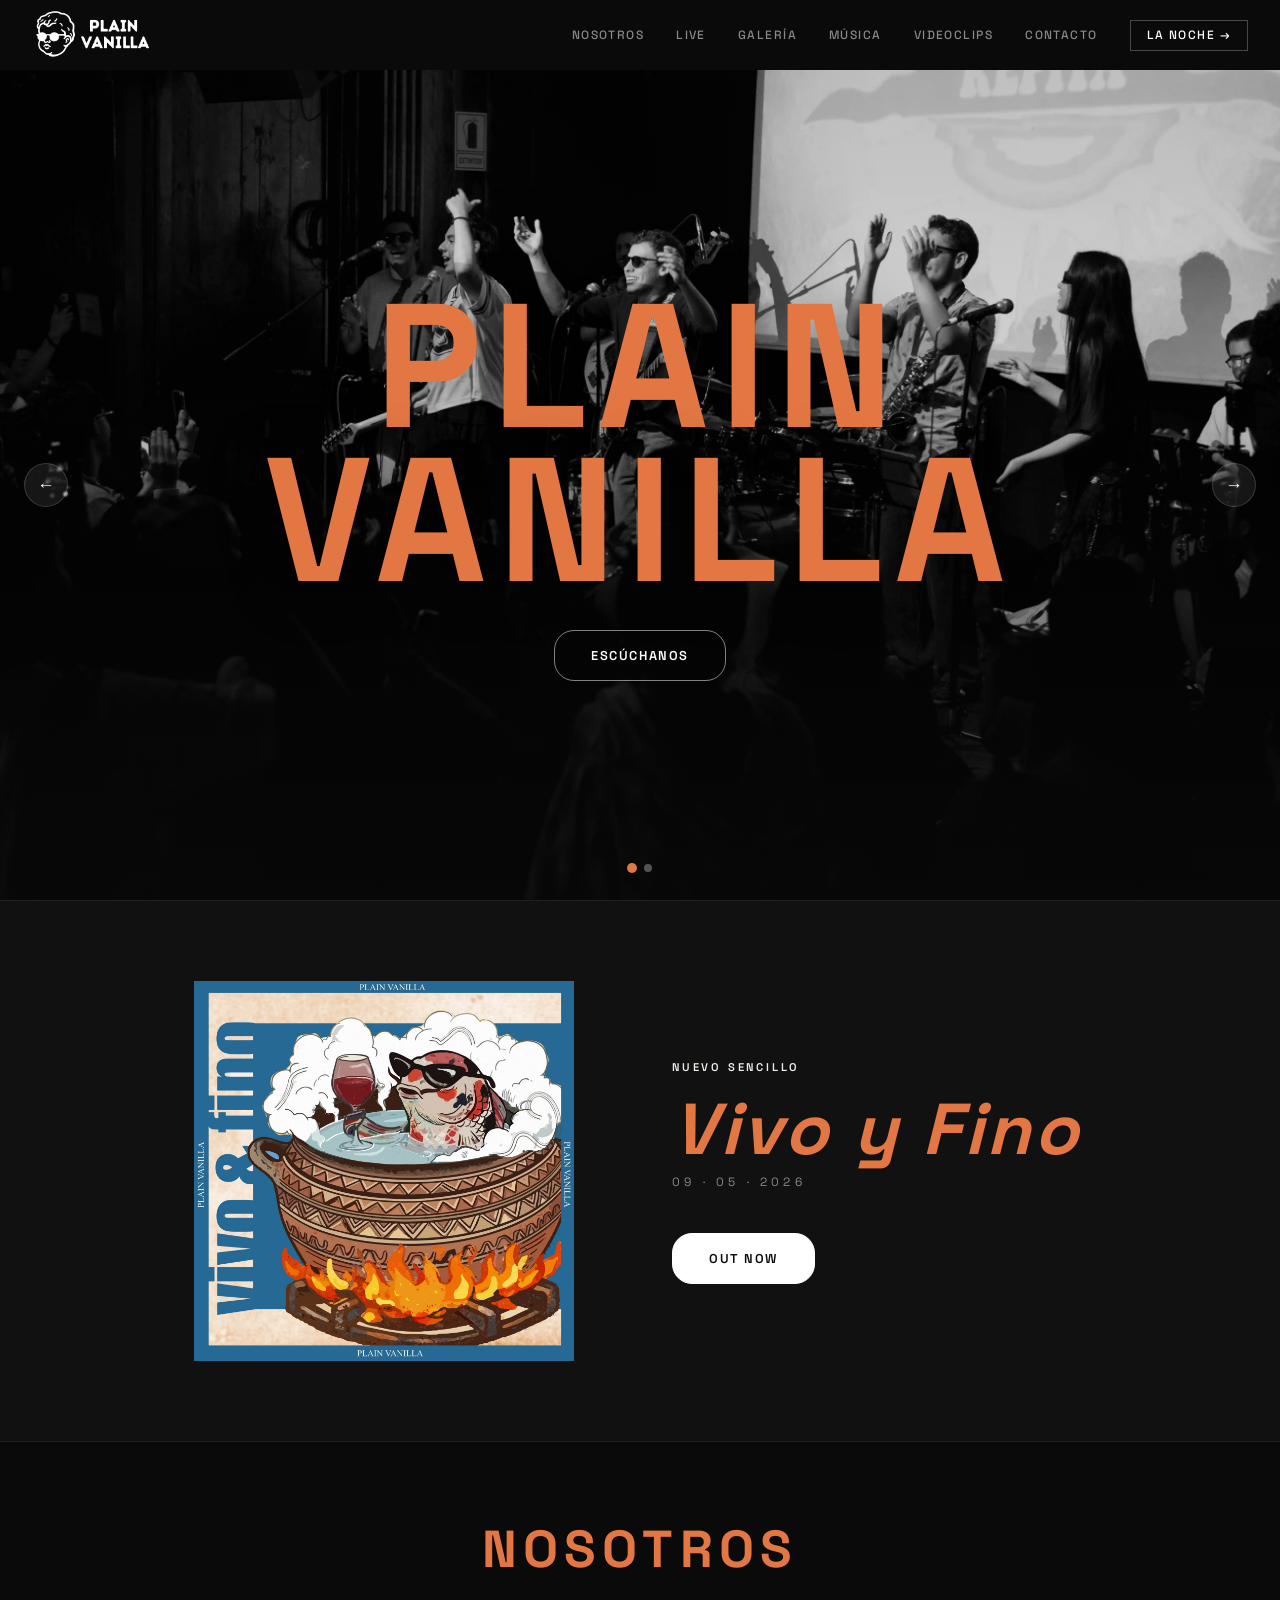
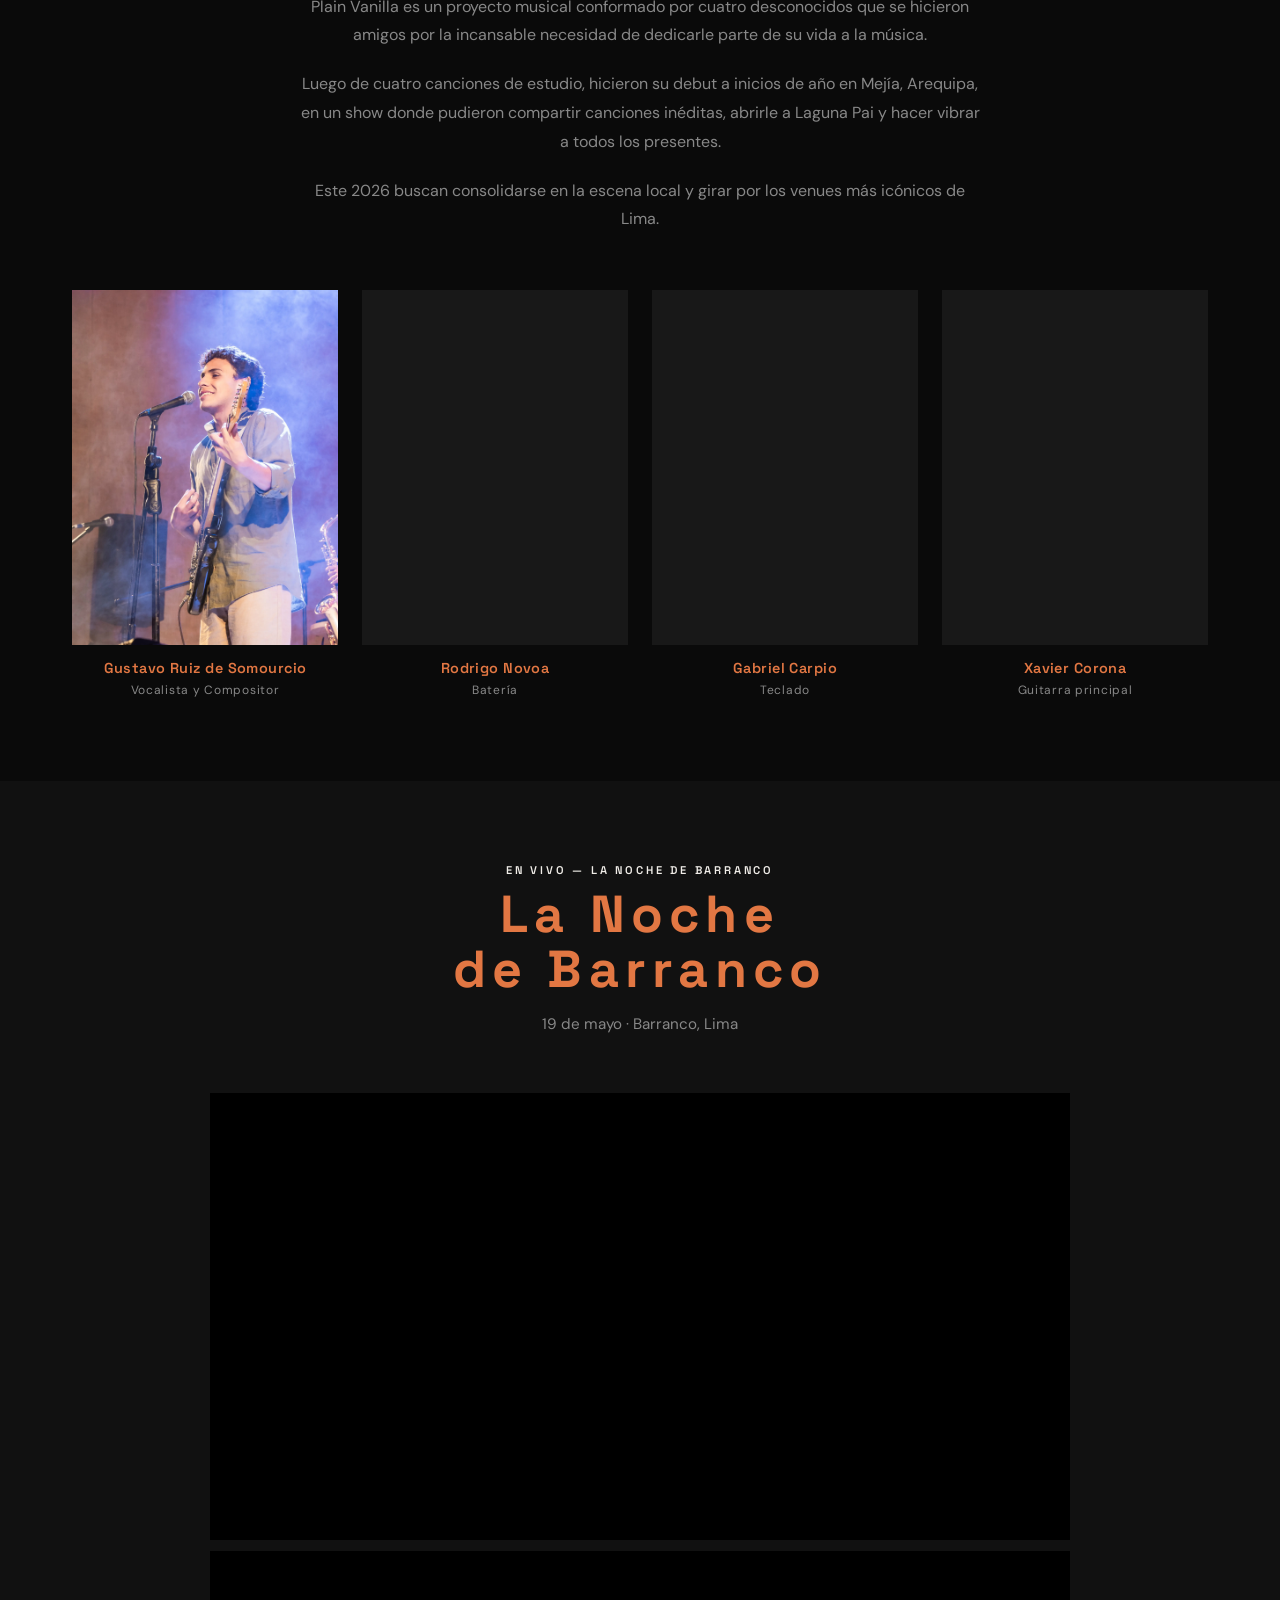
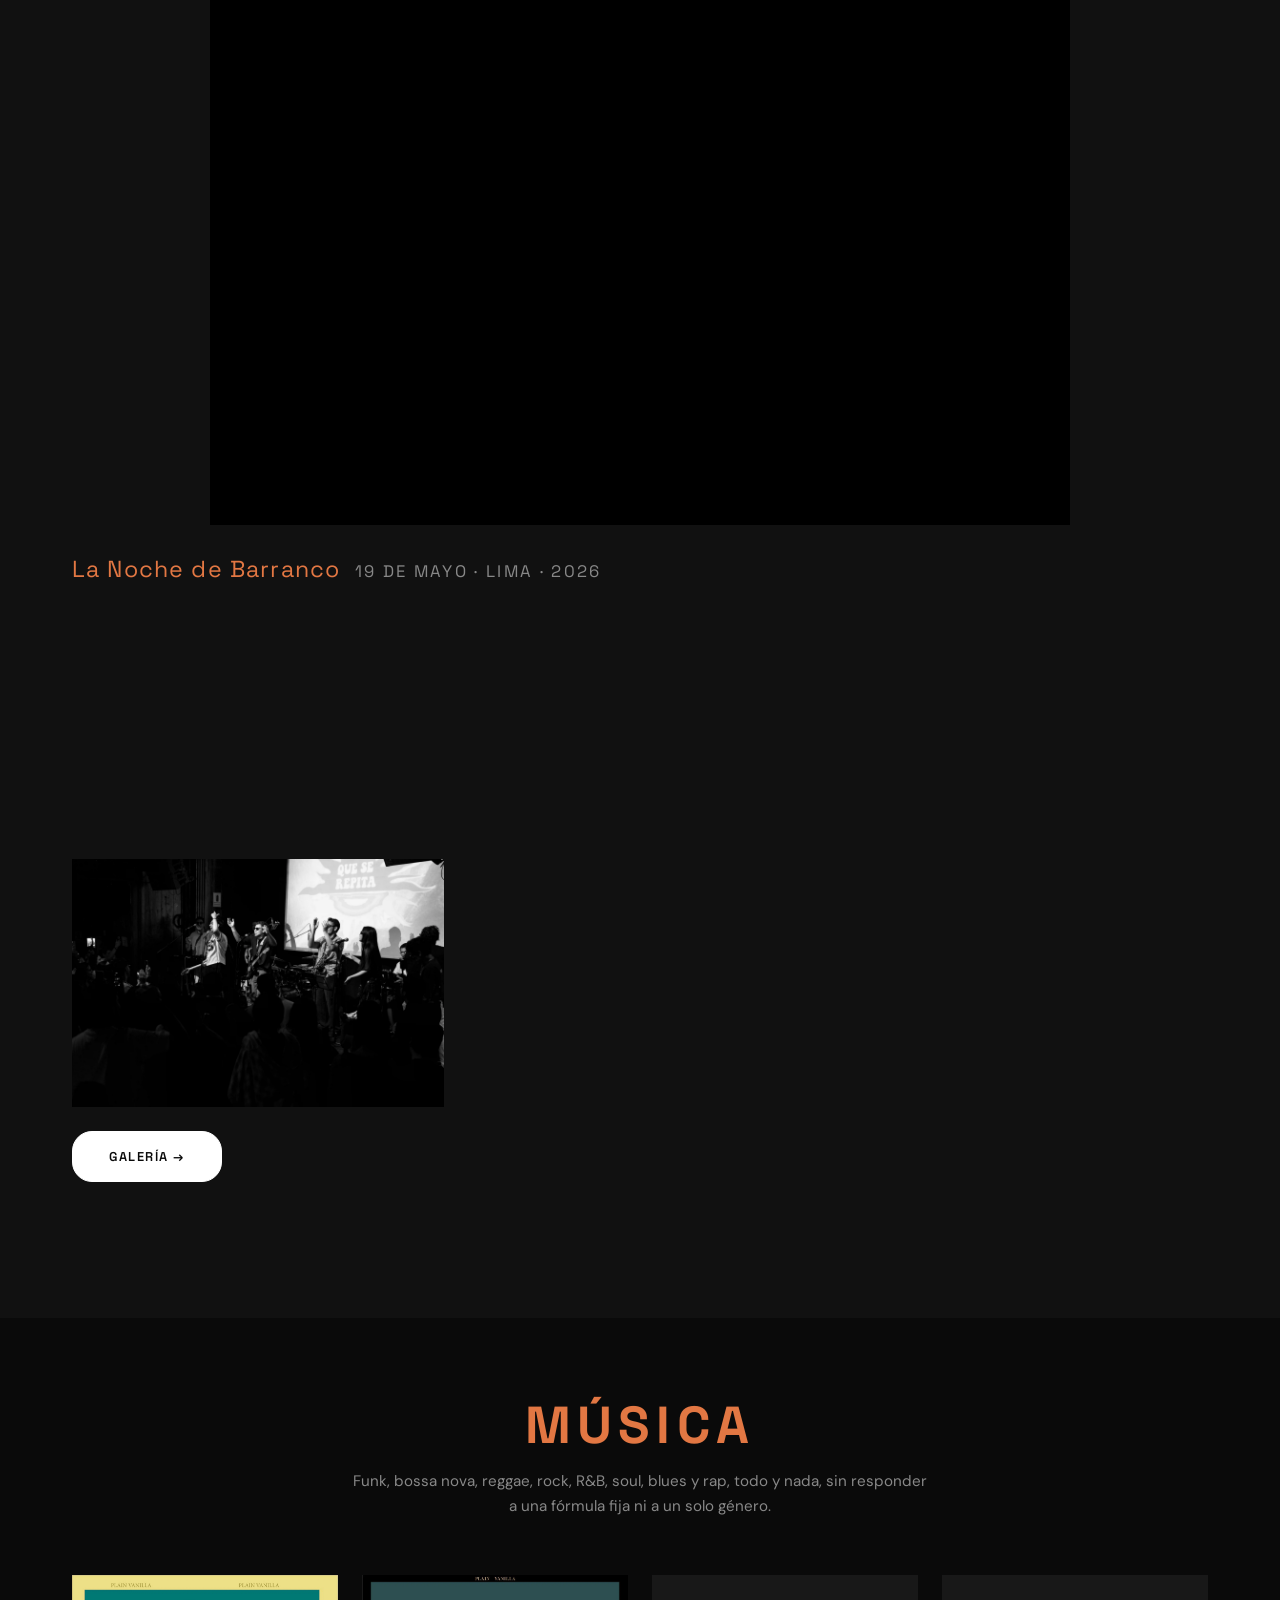
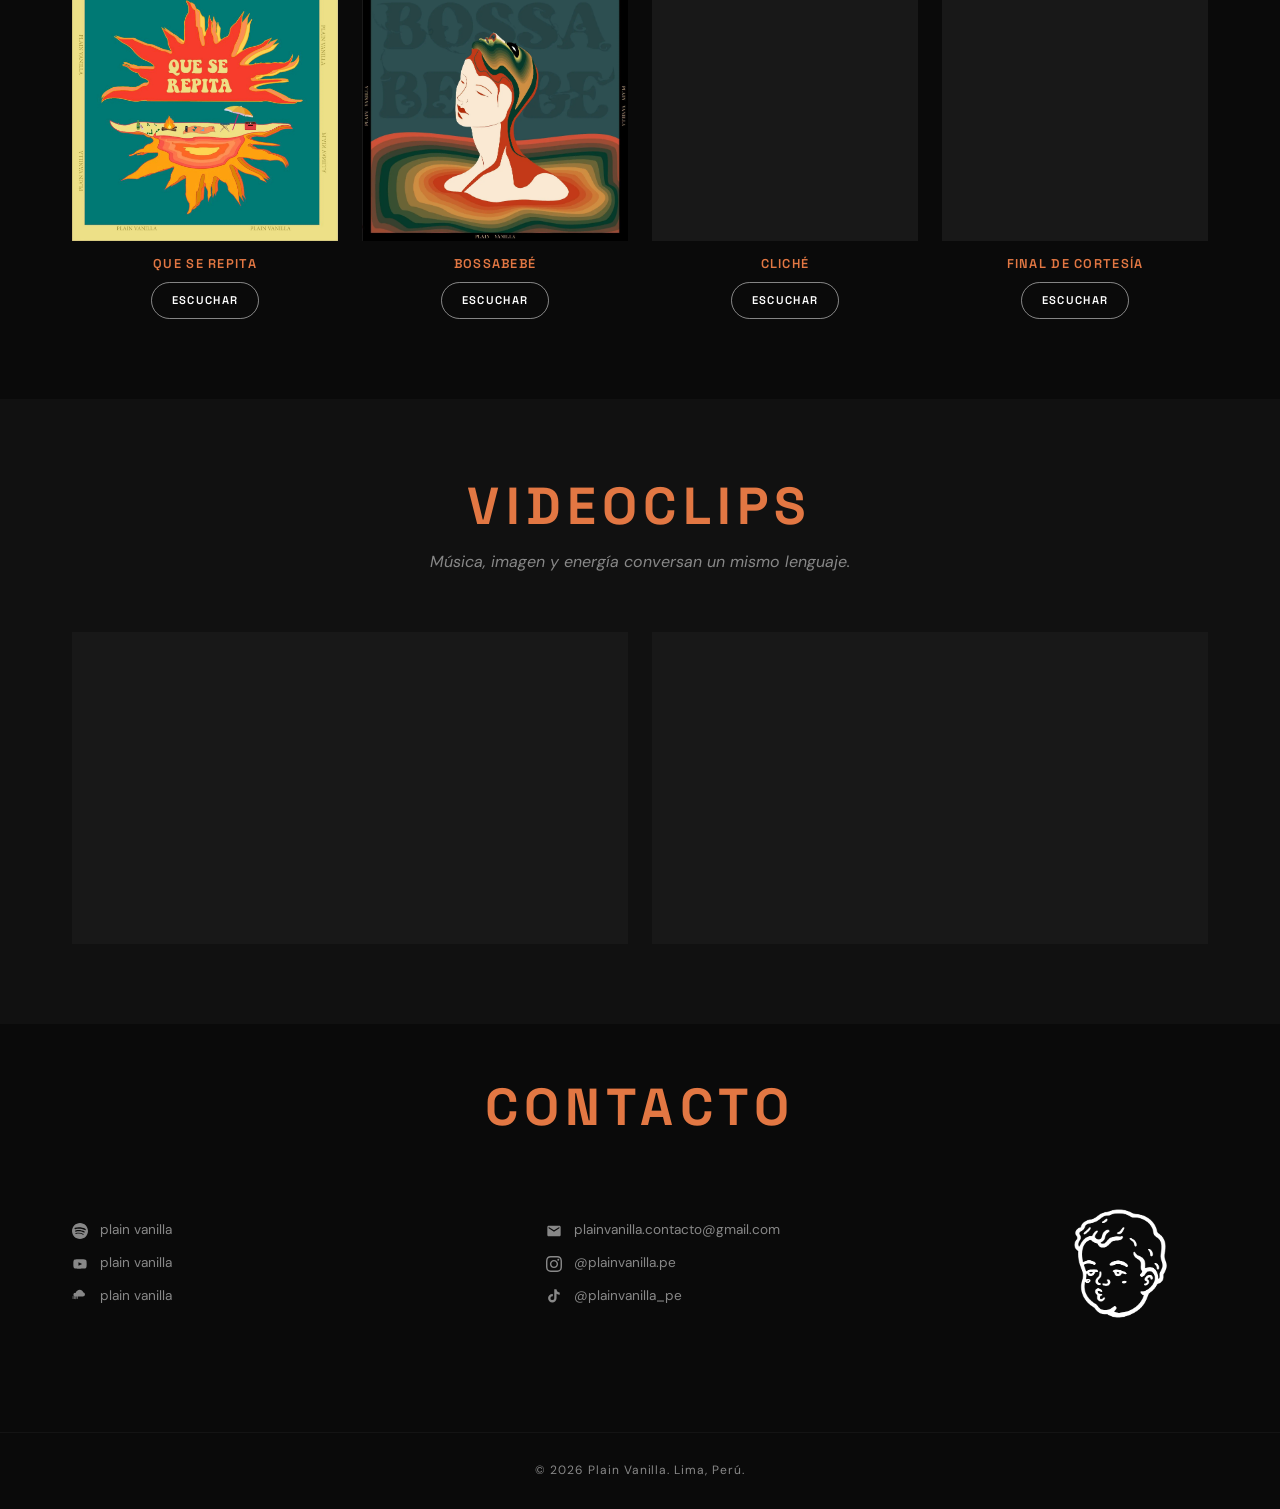
==== index.html @ beed2b67 "Reorganización: css/ js/ subcarpetas, utils.js compartido, carpetas sin espacios - Mueve styles.css " ====
<!DOCTYPE html>
<html lang="es">
<head>
  <meta charset="UTF-8">
  <meta name="viewport" content="width=device-width, initial-scale=1.0">
  <title>Plain Vanilla — Banda</title>
  <meta name="description" content="Plain Vanilla es un proyecto musical de Lima que mezcla funk, bossa nova, reggae, rock, R&B, soul, blues y rap. Cuatro amigos que decidieron dedicarle parte de su vida a la música.">

  <!-- Canonical -->
  <link rel="canonical" href="https://plainvanilla-pe.github.io/">

  <!-- Open Graph -->
  <meta property="og:title"       content="Plain Vanilla">
  <meta property="og:description" content="Funk, bossa nova, reggae, rock, R&B, soul, blues y rap — todo y nada, sin fórmula fija.">
  <meta property="og:image"       content="https://plainvanilla-pe.github.io/assets/Live/la-noche-1905/LaNoche_02.webp">
  <meta property="og:url"         content="https://plainvanilla-pe.github.io/">
  <meta property="og:type"        content="website">
  <meta property="og:locale"      content="es_PE">

  <!-- Twitter Card -->
  <meta name="twitter:card"        content="summary_large_image">
  <meta name="twitter:title"       content="Plain Vanilla">
  <meta name="twitter:description" content="Funk, bossa nova, reggae, rock, R&B, soul, blues y rap.">
  <meta name="twitter:image"       content="https://plainvanilla-pe.github.io/assets/Live/la-noche-1905/LaNoche_02.webp">

  <!-- Favicon -->
  <link rel="icon" href="assets/Marca/logo.png" type="image/png">

  <!-- Preload hero LCP -->
  <link rel="preload" as="image" href="assets/Live/la-noche-1905/LaNoche_02.webp" type="image/webp">

  <!-- Fonts -->
  <link rel="preconnect" href="https://fonts.googleapis.com">
  <link rel="preconnect" href="https://fonts.gstatic.com" crossorigin>
  <link href="https://fonts.googleapis.com/css2?family=DM+Sans:ital,opsz,wght@0,9..40,300;0,9..40,400;0,9..40,500;1,9..40,300&family=Space+Grotesk:wght@300;400;500;600;700&display=swap" rel="stylesheet">

  <link rel="stylesheet" href="css/styles.css">
</head>
<body class="page-home">

  <!-- ══════════════════════════════════════════
       NAVBAR
  ══════════════════════════════════════════ -->
  <nav id="navbar" role="navigation" aria-label="Navegación principal">
    <a href="#" class="nav-logo" aria-label="Plain Vanilla — inicio">
      <img src="assets/Marca/logo_y_typo.png" alt="Logo Plain Vanilla">
    </a>

    <ul class="nav-links" id="nav-menu">
      <li><a href="#nosotros">Nosotros</a></li>
      <li><a href="#live">Live</a></li>
      <li><a href="galeria.html">Galería</a></li>
      <li><a href="#musica">Música</a></li>
      <li><a href="#videoclips">Videoclips</a></li>
      <li><a href="#contacto">Contacto</a></li>
      <li><a href="#live" class="nav-show-btn">La Noche →</a></li>
    </ul>

    <button class="hamburger" aria-label="Abrir menú" aria-expanded="false" aria-controls="nav-menu">
      <span></span>
      <span></span>
      <span></span>
    </button>
  </nav>


  <!-- ══════════════════════════════════════════
       HERO — CARRUSEL
  ══════════════════════════════════════════ -->
  <section id="hero" class="hero-carousel" aria-label="Plain Vanilla">

    <!-- Slide 1: Landing -->
    <div class="carousel-slide is-active">
      <div class="hero-bg" style="background-image: url('assets/Live/la-noche-1905/LaNoche_02.webp');" aria-hidden="true"></div>
      <div class="hero-content">
        <h1>PLAIN<br>VANILLA</h1>
        <a href="#musica" class="btn btn-outline">ESCÚCHANOS</a>
      </div>
    </div>

    <!-- Slide 2: La Noche de Barranco — recap -->
    <div class="carousel-slide carousel-slide--show" style="justify-content:center;">
      <div class="hero-bg" style="background-image: url('assets/Live/la-noche-1905/LaNoche_01.webp');" aria-hidden="true"></div>
      <div class="hero-content">
        <p class="eyebrow" style="color:var(--accent);letter-spacing:0.25em;">EN VIVO — 19.05.26</p>
        <h2 class="show-title">La Noche<br>de Barranco</h2>
        <p style="color:var(--muted);font-family:'Space Grotesk',sans-serif;letter-spacing:0.15em;text-transform:uppercase;font-size:0.85rem;margin:-1rem 0 0;">Barranco, Lima</p>
        <a href="#live" class="btn btn-outline">Ver el recap →</a>
      </div>
    </div>

    <!-- Navegación -->
    <button class="carousel-arrow carousel-arrow--prev" aria-label="Slide anterior">&#8592;</button>
    <button class="carousel-arrow carousel-arrow--next" aria-label="Slide siguiente">&#8594;</button>
    <div class="carousel-dots" role="tablist" aria-label="Slides">
      <button class="carousel-dot is-active" role="tab" aria-selected="true"  aria-label="Slide 1"></button>
      <button class="carousel-dot"           role="tab" aria-selected="false" aria-label="Slide 2"></button>
    </div>

  </section>


  <!-- ══════════════════════════════════════════
       PRÓXIMO SENCILLO
  ══════════════════════════════════════════ -->
  <section id="proximo-sencillo" aria-label="Próximo sencillo">
    <div class="release-split">

      <!-- Portada B&W con fecha encima -->
      <div class="release-cover-wrap">
        <div class="release-cover">
          <img src="assets/Portadas/portada-vivo-y-fino.webp"
               alt="Portada — Vivo y Fino"
               loading="eager" decoding="async">
          <div class="release-date-overlay">
            <span class="overlay-label">Disponible el</span>
            <span class="overlay-date">09 · 05 · 2026</span>
          </div>
        </div>
      </div>

      <!-- Info + countdown -->
      <div class="release-info">
        <p class="eyebrow">Nuevo sencillo</p>
        <h2 class="release-name">Vivo y Fino</h2>
        <p class="release-date-tag">09 &middot; 05 &middot; 2026</p>

        <div class="countdown" id="countdown-release" aria-live="polite" aria-label="Cuenta regresiva al lanzamiento">
          <div class="countdown-unit">
            <span class="countdown-num" id="r-days">--</span>
            <span class="countdown-label">días</span>
          </div>
          <span class="countdown-sep" aria-hidden="true">:</span>
          <div class="countdown-unit">
            <span class="countdown-num" id="r-hours">--</span>
            <span class="countdown-label">horas</span>
          </div>
          <span class="countdown-sep" aria-hidden="true">:</span>
          <div class="countdown-unit">
            <span class="countdown-num" id="r-minutes">--</span>
            <span class="countdown-label">min</span>
          </div>
          <span class="countdown-sep" aria-hidden="true">:</span>
          <div class="countdown-unit">
            <span class="countdown-num" id="r-seconds">--</span>
            <span class="countdown-label">seg</span>
          </div>
        </div>

        <!-- TODO: Reemplaza href="#" con el link de pre-save cuando esté disponible -->
        <a href="https://open.spotify.com/intl-es/album/0TxqgWVaQvHPiJQagavPEP?si=i4xYRVoyTY66tYGq8T2piw" class="btn btn-primary" id="presave-btn">Pre-save</a>
      </div>

    </div>
  </section>


  <!-- ══════════════════════════════════════════
       NOSOTROS
  ══════════════════════════════════════════ -->
  <section id="nosotros">
    <div class="container">
      <h2 class="section-title fade-in">NOSOTROS</h2>

      <p class="section-body fade-in">
        Plain Vanilla es un proyecto musical conformado por cuatro desconocidos que se hicieron amigos
        por la incansable necesidad de dedicarle parte de su vida a la música.
      </p>
      <p class="section-body fade-in">
        Luego de cuatro canciones de estudio, hicieron su debut a inicios de año en Mejía, Arequipa,
        en un show donde pudieron compartir canciones inéditas, abrirle a Laguna Pai y hacer vibrar
        a todos los presentes.
      </p>
      <p class="section-body fade-in">
        Este 2026 buscan consolidarse en la escena local y girar por los venues más icónicos de Lima.
      </p>

      <div class="members-grid">

        <div class="member-card fade-in">
          <div class="member-photo">
            <img src="assets/Nosotros/tavo.webp"
                 alt="Gustavo Ruiz de Somourcio"
                 loading="lazy" decoding="async">
          </div>
          <h3>Gustavo Ruiz de Somourcio</h3>
          <p class="member-role">Vocalista y Compositor</p>
        </div>

        <div class="member-card fade-in">
          <div class="member-photo">
            <img src="assets/Nosotros/ñoba.webp"
                 alt="Rodrigo Novoa"
                 loading="lazy" decoding="async">
          </div>
          <h3>Rodrigo Novoa</h3>
          <p class="member-role">Batería</p>
        </div>

        <div class="member-card fade-in">
          <div class="member-photo">
            <img src="assets/Nosotros/gabo.png"
                 alt="Gabriel Carpio"
                 loading="lazy" decoding="async">
          </div>
          <h3>Gabriel Carpio</h3>
          <p class="member-role">Teclado</p>
        </div>

        <div class="member-card fade-in">
          <div class="member-photo">
            <img src="assets/Nosotros/shavi.webp"
                 alt="Xavier Corona"
                 loading="lazy" decoding="async">
          </div>
          <h3>Xavier Corona</h3>
          <p class="member-role">Guitarra principal</p>
        </div>

      </div>
    </div>
  </section>


  <!-- ══════════════════════════════════════════
       LIVE
  ══════════════════════════════════════════ -->
  <section id="live">
    <div class="container">
      <p class="eyebrow fade-in" style="text-align:center;margin-bottom:0.5rem;">EN VIVO — LA NOCHE DE BARRANCO</p>
      <h2 class="section-title fade-in">La Noche<br>de Barranco</h2>
      <p class="section-subtitle fade-in">19 de mayo · Barranco, Lima</p>

      <div class="fomo-video-col fade-in" style="max-width:860px;margin:0 auto 2rem">
        <div class="fomo-video-main">
          <iframe
            src="https://www.youtube.com/embed/dQ9UH9av3Kg"
            title="Plain Vanilla — La Noche de Barranco (En Vivo)"
            frameborder="0"
            allow="accelerometer; autoplay; clipboard-write; encrypted-media; gyroscope; picture-in-picture; web-share"
            referrerpolicy="strict-origin-when-cross-origin"
            allowfullscreen loading="lazy">
          </iframe>
        </div>
        <div class="fomo-video-row">
          <div class="fomo-video-small">
            <iframe
              src="https://www.youtube.com/embed/_6mXFVPkBbE"
              title="Plain Vanilla en vivo — La Noche de Barranco"
              frameborder="0"
              allow="accelerometer; autoplay; clipboard-write; encrypted-media; gyroscope; picture-in-picture; web-share"
              referrerpolicy="strict-origin-when-cross-origin"
              allowfullscreen loading="lazy">
            </iframe>
          </div>
        </div>
      </div>

      <!-- Galería La Noche — se puebla con main.js -->
      <div class="gallery-section fade-in">
        <div class="gallery-section-header">
          <h3 class="gallery-section-title">La Noche de Barranco &nbsp;<span class="gallery-section-meta">19 de mayo · Lima · 2026</span></h3>
        </div>
        <div class="gallery-grid" id="gallery-la-noche" aria-label="Fotos La Noche de Barranco"></div>
        <a href="galeria.html" class="btn btn-primary" style="margin-top:1.5rem">
          Galería →
        </a>
      </div>
    </div>
  </section>


  <!-- ══════════════════════════════════════════
       MÚSICA
  ══════════════════════════════════════════ -->
  <section id="musica">
    <div class="container">
      <h2 class="section-title fade-in">MÚSICA</h2>
      <p class="section-subtitle fade-in">
        Funk, bossa nova, reggae, rock, R&amp;B, soul, blues y rap, todo y nada,
        sin responder a una fórmula fija ni a un solo género.
      </p>

      <div class="music-grid">

        <!-- TODO: Reemplaza href="#" con el link de Spotify u otra plataforma -->
        <div class="music-card fade-in">
          <div class="music-cover">
            <img src="assets/Portadas/portada-que-se-repita.webp"
                 alt="Portada — Que Se Repita"
                 loading="lazy" decoding="async">
            <div class="music-overlay" aria-hidden="true">
              <svg class="play-icon" viewBox="0 0 24 24" xmlns="http://www.w3.org/2000/svg">
                <path d="M8 5v14l11-7z"/>
              </svg>
            </div>
          </div>
          <h3>QUE SE REPITA</h3>
          <a href="https://open.spotify.com/intl-es/track/4RddDnUWGa59RNb8IFh2nN?si=c5349d1901574a01" class="btn btn-sm btn-outline" target="_blank" rel="noopener">ESCUCHAR</a>
        </div>

        <div class="music-card fade-in">
          <div class="music-cover">
            <img src="assets/Portadas/portada-bossabebe.webp"
                 alt="Portada — Bossabebé"
                 loading="lazy" decoding="async">
            <div class="music-overlay" aria-hidden="true">
              <svg class="play-icon" viewBox="0 0 24 24" xmlns="http://www.w3.org/2000/svg">
                <path d="M8 5v14l11-7z"/>
              </svg>
            </div>
          </div>
          <h3>BOSSABEBÉ</h3>
          <a href="https://open.spotify.com/intl-es/track/7KaxP5dLz8JsmqQ7glcBNy?si=1bd0588bffc34185" class="btn btn-sm btn-outline" target="_blank" rel="noopener">ESCUCHAR</a>
        </div>

        <div class="music-card fade-in">
          <div class="music-cover">
            <img src="assets/Portadas/portada-cliche.webp"
                 alt="Portada — Cliché"
                 loading="lazy" decoding="async">
            <div class="music-overlay" aria-hidden="true">
              <svg class="play-icon" viewBox="0 0 24 24" xmlns="http://www.w3.org/2000/svg">
                <path d="M8 5v14l11-7z"/>
              </svg>
            </div>
          </div>
          <h3>CLICHÉ</h3>
          <a href="https://open.spotify.com/intl-es/track/2cdrJB5NT9BCvCVgQSa1bA?si=e52a5793fa414df9" class="btn btn-sm btn-outline" target="_blank" rel="noopener">ESCUCHAR</a>
        </div>

        <div class="music-card fade-in">
          <div class="music-cover">
            <img src="assets/Portadas/portada-darte-amor.webp"
                 alt="Portada — Final de Cortesía"
                 loading="lazy" decoding="async">
            <div class="music-overlay" aria-hidden="true">
              <svg class="play-icon" viewBox="0 0 24 24" xmlns="http://www.w3.org/2000/svg">
                <path d="M8 5v14l11-7z"/>
              </svg>
            </div>
          </div>
          <h3>FINAL DE CORTESÍA</h3>
          <a href="https://open.spotify.com/intl-es/track/7084pgBk9wAIe4GyPHjvwF?si=6af6f87b188e4ee4" class="btn btn-sm btn-outline" target="_blank" rel="noopener">ESCUCHAR</a>
        </div>

      </div>
    </div>
  </section>


  <!-- ══════════════════════════════════════════
       VIDEOCLIPS
  ══════════════════════════════════════════ -->
  <section id="videoclips">
    <div class="container">
      <h2 class="section-title fade-in">VIDEOCLIPS</h2>
      <p class="videoclips-quote fade-in">Música, imagen y energía conversan un mismo lenguaje.</p>

      <div class="videoclips-grid">

        <div class="videoclip-wrap fade-in">
          <iframe
            src="https://www.youtube.com/embed/MkhNbPwUZTw"
            title="Plain Vanilla — Final de Cortesía (Video - 1/2)"
            allow="accelerometer; autoplay; clipboard-write; encrypted-media; gyroscope; picture-in-picture"
            allowfullscreen loading="lazy">
          </iframe>
        </div>

        <div class="videoclip-wrap fade-in">
          <iframe
            src="https://www.youtube.com/embed/FStexjIv_WQ"
            title="Plain Vanilla — Videoclip 2"
            allow="accelerometer; autoplay; clipboard-write; encrypted-media; gyroscope; picture-in-picture"
            allowfullscreen loading="lazy">
          </iframe>
        </div>

      </div>
    </div>
  </section>


  <!-- ══════════════════════════════════════════
       PRÓXIMO SHOW (teaser)
  ══════════════════════════════════════════ -->
  <section id="proximo-show" style="display:none">
    <div class="show-teaser-bg" style="background-image: url('assets/proximo-show/1.webp');" aria-hidden="true"></div>
    <div class="show-teaser-overlay">
      <div class="show-teaser">
        <p class="eyebrow fade-in">Próximo show</p>
        <h2 class="section-title fade-in">Plain Vanilla<br>en vivo</h2>

        <div class="show-meta fade-in">
          <span class="show-meta-item">La Noche de Barranco</span>
          <span class="show-meta-dot" aria-hidden="true"></span>
          <span class="show-meta-item">Martes 19 de Mayo</span>
          <span class="show-meta-dot" aria-hidden="true"></span>
          <span class="show-meta-item">10:00 PM</span>
        </div>

        <div class="show-teaser-btns fade-in">
          <a href="show.html" class="btn btn-outline">MÁS INFO</a>
          <a href="https://api.whatsapp.com/send/?phone=51978491169&text=Hola%21%20Quiero%2010%20entradas%20para%20el%20concierto%20en%20la%20Noche%20de%20Barranco%20%F0%9F%91%80&type=phone_number&app_absent=0"
             class="btn btn-primary" target="_blank" rel="noopener">
            COMPRAR ENTRADAS →
          </a>
        </div>
      </div>
    </div>
  </section>


  <!-- ══════════════════════════════════════════
       CONTACTO
  ══════════════════════════════════════════ -->
  <section id="contacto">
    <div class="container">
      <h2 class="section-title fade-in">CONTACTO</h2>
      <div class="contacto-inner">
        <div>
          <ul class="social-list">
            <!-- Columna 1: Música -->
            <li>
              <a href="https://open.spotify.com/intl-es/artist/2JTvs9rYsl6DrYLX1KTclC?si=2txjzWL5RnC5Kjn4PdqlIQ" class="social-link fade-in"
                 target="_blank" rel="noopener" aria-label="Spotify de Plain Vanilla">
                <svg class="social-icon" viewBox="0 0 24 24" xmlns="http://www.w3.org/2000/svg">
                  <path d="M12 0C5.4 0 0 5.4 0 12s5.4 12 12 12 12-5.4 12-12S18.66 0 12 0zm5.521 17.34c-.24.359-.66.48-1.021.24-2.82-1.74-6.36-2.101-10.561-1.141-.418.122-.779-.179-.899-.539-.12-.421.18-.78.54-.9 4.56-1.021 8.52-.6 11.64 1.32.42.18.479.659.301 1.02zm1.44-3.3c-.301.42-.841.6-1.262.3-3.239-1.98-8.159-2.58-11.939-1.38-.479.12-1.02-.12-1.14-.6-.12-.48.12-1.021.6-1.141C9.6 9.9 15 10.561 18.72 12.84c.361.181.54.78.241 1.2zm.12-3.36C15.24 8.4 8.82 8.16 5.16 9.301c-.6.179-1.2-.181-1.38-.721-.18-.601.18-1.2.72-1.381 4.26-1.26 11.28-1.02 15.721 1.621.539.3.719 1.02.419 1.56-.299.421-1.02.599-1.559.3z"/>
                </svg>
                plain vanilla
              </a>
            </li>
            <li>
              <a href="https://youtube.com/@plainvanilla_pe?si=2OWf7o_E9nl4OWSz" class="social-link fade-in"
                 target="_blank" rel="noopener" aria-label="YouTube de Plain Vanilla">
                <svg class="social-icon" viewBox="0 0 24 24" xmlns="http://www.w3.org/2000/svg">
                  <path d="M21.8 8s-.2-1.4-.8-2c-.8-.8-1.6-.8-2-.9C16.4 5 12 5 12 5s-4.4 0-7 .1c-.4.1-1.2.1-2 .9-.6.6-.8 2-.8 2S2 9.6 2 11.2v1.5c0 1.6.2 3.2.2 3.2s.2 1.4.8 2c.8.8 1.8.8 2.2.8C6.6 19 12 19 12 19s4.4 0 7-.2c.4-.1 1.2-.1 2-.9.6-.6.8-2 .8-2s.2-1.6.2-3.2v-1.5C22 9.6 21.8 8 21.8 8zM9.7 14.5V9.5l5.4 2.5-5.4 2.5z"/>
                </svg>
                plain vanilla
              </a>
            </li>
            <li>
              <a href="https://on.soundcloud.com/FM1fztX7rX0Sr1G1qx" class="social-link fade-in"
                 target="_blank" rel="noopener" aria-label="SoundCloud de Plain Vanilla">
                <svg class="social-icon" viewBox="0 0 24 24" xmlns="http://www.w3.org/2000/svg">
                  <path d="M1.175 12.225c-.017 0-.034.007-.05.01A.632.632 0 001 12.6v3.525c0 .235.19.425.425.425H1.7a.425.425 0 00.425-.425V12.6a.632.632 0 00-.125-.365.454.454 0 00-.35-.16.454.454 0 00-.475.15zM3.5 10.8a.55.55 0 00-.55.55v4.775a.55.55 0 001.1 0V11.35a.55.55 0 00-.55-.55zm2.175-.7a.625.625 0 00-.625.625v5.45a.625.625 0 001.25 0V10.725a.625.625 0 00-.625-.625zm2.175.325a.7.7 0 00-.7.7v4.8a.7.7 0 001.4 0v-4.8a.7.7 0 00-.7-.7zm8.9-3.875C16.05 4.075 14.1 2.5 11.8 2.5A6.95 6.95 0 005.5 7.325a2.725 2.725 0 00-.65-.075 2.75 2.75 0 000 5.5h11.375A3.275 3.275 0 0019.5 9.5a3.275 3.275 0 00-2.75-2.95z"/>
                </svg>
                plain vanilla
              </a>
            </li>
            <!-- Columna 2: Redes sociales -->
            <li>
              <a href="mailto:plainvanilla.contacto@gmail.com" class="social-link fade-in">
                <svg class="social-icon" viewBox="0 0 24 24" xmlns="http://www.w3.org/2000/svg">
                  <path d="M20 4H4c-1.1 0-2 .9-2 2v12c0 1.1.9 2 2 2h16c1.1 0 2-.9 2-2V6c0-1.1-.9-2-2-2zm0 4l-8 5-8-5V6l8 5 8-5v2z"/>
                </svg>
                plainvanilla.contacto@gmail.com
              </a>
            </li>
            <li>
              <a href="https://www.instagram.com/plainvanilla.pe?utm_source=ig_web_button_share_sheet&igsh=ZDNlZDc0MzIxNw==" class="social-link fade-in"
                 target="_blank" rel="noopener" aria-label="Instagram de Plain Vanilla">
                <svg class="social-icon" viewBox="0 0 24 24" xmlns="http://www.w3.org/2000/svg">
                  <path d="M12 2.163c3.204 0 3.584.012 4.85.07 3.252.148 4.771 1.691 4.919 4.919.058 1.265.069 1.645.069 4.849 0 3.205-.012 3.584-.069 4.849-.149 3.225-1.664 4.771-4.919 4.919-1.266.058-1.644.07-4.85.07-3.204 0-3.584-.012-4.849-.07-3.26-.149-4.771-1.699-4.919-4.92-.058-1.265-.07-1.644-.07-4.849 0-3.204.013-3.583.07-4.849.149-3.227 1.664-4.771 4.919-4.919 1.266-.057 1.645-.069 4.849-.069zm0-2.163c-3.259 0-3.667.014-4.947.072-4.358.2-6.78 2.618-6.98 6.98-.059 1.281-.073 1.689-.073 4.948 0 3.259.014 3.668.072 4.948.2 4.358 2.618 6.78 6.98 6.98 1.281.058 1.689.072 4.948.072 3.259 0 3.668-.014 4.948-.072 4.354-.2 6.782-2.618 6.979-6.98.059-1.28.073-1.689.073-4.948 0-3.259-.014-3.667-.072-4.947-.196-4.354-2.617-6.78-6.979-6.98-1.281-.059-1.69-.073-4.949-.073zm0 5.838c-3.403 0-6.162 2.759-6.162 6.162s2.759 6.163 6.162 6.163 6.162-2.759 6.162-6.163c0-3.403-2.759-6.162-6.162-6.162zm0 10.162c-2.209 0-4-1.79-4-4 0-2.209 1.791-4 4-4s4 1.791 4 4c0 2.21-1.791 4-4 4zm6.406-11.845c-.796 0-1.441.645-1.441 1.44s.645 1.44 1.441 1.44c.795 0 1.439-.645 1.439-1.44s-.644-1.44-1.439-1.44z"/>
                </svg>
                @plainvanilla.pe
              </a>
            </li>
            <li>
              <a href="https://www.tiktok.com/@plainvanilla_pe" class="social-link fade-in"
                 target="_blank" rel="noopener" aria-label="TikTok de Plain Vanilla">
                <svg class="social-icon" viewBox="0 0 24 24" xmlns="http://www.w3.org/2000/svg">
                  <path d="M19.59 6.69a4.83 4.83 0 01-3.77-4.25V2h-3.45v13.67a2.89 2.89 0 01-2.88 2.5 2.89 2.89 0 01-2.89-2.89 2.89 2.89 0 012.89-2.89c.28 0 .54.04.79.1V9.01a6.33 6.33 0 00-.79-.05 6.34 6.34 0 00-6.34 6.34 6.34 6.34 0 006.34 6.34 6.34 6.34 0 006.33-6.34V8.69a8.17 8.17 0 004.77 1.52V6.76a4.85 4.85 0 01-1-.07z"/>
                </svg>
                @plainvanilla_pe
              </a>
            </li>
          </ul>
        </div>

        <div class="contacto-logo fade-in" aria-hidden="true">
          <img src="assets/Marca/logo.png" alt="">
        </div>
      </div>
    </div>
  </section>


  <!-- ══════════════════════════════════════════
       FOOTER
  ══════════════════════════════════════════ -->
  <footer class="site-footer">
    <p>&copy; 2026 Plain Vanilla. Lima, Perú.</p>
  </footer>


  <!-- ══════════════════════════════════════════
       LIGHTBOX
  ══════════════════════════════════════════ -->
  <div id="lightbox" class="lightbox" role="dialog" aria-modal="true"
       aria-label="Galería de fotos" aria-hidden="true" tabindex="-1">
    <button class="lightbox-close" aria-label="Cerrar galería">&times;</button>
    <button class="lightbox-nav lightbox-prev" aria-label="Foto anterior">&#8592;</button>
    <img class="lightbox-img" src="" alt="" loading="eager">
    <button class="lightbox-nav lightbox-next" aria-label="Foto siguiente">&#8594;</button>
    <span class="lightbox-counter" aria-live="polite"></span>
  </div>


  <script type="application/ld+json">
  {
    "@context": "https://schema.org",
    "@type": "MusicGroup",
    "name": "Plain Vanilla",
    "description": "Plain Vanilla es un proyecto musical de Lima que mezcla funk, bossa nova, reggae, rock, R&B, soul, blues y rap.",
    "url": "https://plainvanilla-pe.github.io/",
    "genre": ["Funk", "Bossa Nova", "Reggae", "Rock", "R&B", "Soul", "Blues", "Rap"],
    "foundingLocation": {
      "@type": "Place",
      "name": "Lima, Perú"
    },
    "sameAs": [
      "https://open.spotify.com/intl-es/artist/2JTvs9rYsl6DrYLX1KTclC",
      "https://youtube.com/@plainvanilla_pe",
      "https://www.instagram.com/plainvanilla.pe",
      "https://www.tiktok.com/@plainvanilla_pe",
      "https://on.soundcloud.com/FM1fztX7rX0Sr1G1qx"
    ]
  }
  </script>
  <script src="js/utils.js"></script>
  <script src="js/main.js"></script>
</body>
</html>
---- css/styles.css ----
/* ============================================================
   PLAIN VANILLA — styles.css
   Shared styles for index.html and show.html
   ============================================================ */

/* === RESET & BASE === */
*, *::before, *::after {
  box-sizing: border-box;
  margin: 0;
  padding: 0;
}

:root {
  --bg:         #0a0a0a;
  --surface:    #111111;
  --surface-2:  #181818;
  --text:       #ffffff;
  --muted:      #888888;
  --accent:     #f0ede8;
  --nav-height: 70px;
  --section-v:  5rem;
  --radius:     2px;
  --ease:       0.3s ease;
  --max-w:      1200px;
}

html {
  scroll-behavior: smooth;
  scroll-padding-top: var(--nav-height);
}

body {
  background: var(--bg);
  color: var(--text);
  font-family: 'DM Sans', sans-serif;
  font-size: 16px;
  line-height: 1.65;
  overflow-x: hidden;
  -webkit-font-smoothing: antialiased;
  padding-top: var(--nav-height);
}

img { display: block; max-width: 100%; height: auto; }
a   { color: inherit; text-decoration: none; }
ul  { list-style: none; }

/* === TYPOGRAPHY === */
h1, h2, h3, h4 {
  font-family: 'Space Grotesk', sans-serif;
  font-weight: 700;
  line-height: 1.05;
  letter-spacing: -0.02em;
}

.page-home h1,
.page-home h2,
.page-home h3,
.page-home h4 { color: #e27743; }

.page-home .show-title { color: #ebdcca; }

/* === LAYOUT === */
.container {
  max-width: var(--max-w);
  margin: 0 auto;
  padding: 0 2rem;
}

section { padding: var(--section-v) 0; }

/* === BUTTONS === */
.btn {
  display: inline-flex;
  align-items: center;
  gap: 0.5rem;
  padding: 0.875rem 2.25rem;
  font-family: 'Space Grotesk', sans-serif;
  font-size: 0.8rem;
  font-weight: 600;
  letter-spacing: 0.12em;
  text-transform: uppercase;
  border: 1px solid currentColor;
  border-radius: 20px;
  cursor: pointer;
  transition: background var(--ease), color var(--ease), border-color var(--ease);
  position: relative;
  overflow: hidden;
}

.btn-primary {
  background: var(--text);
  color: var(--bg);
  border-color: var(--text);
}
.btn-primary:hover {
  background: var(--accent);
  border-color: var(--accent);
  color: var(--bg);
}

.btn-outline {
  background: transparent;
  color: var(--text);
  border-color: rgba(255,255,255,0.5);
}
.btn-outline:hover {
  background: var(--text);
  color: var(--bg);
  border-color: var(--text);
}

.btn-sm {
  padding: 0.5rem 1.25rem;
  font-size: 0.7rem;
}

/* === SECTION LABELS === */
.eyebrow {
  font-family: 'Space Grotesk', sans-serif;
  font-size: 0.7rem;
  font-weight: 600;
  letter-spacing: 0.25em;
  text-transform: uppercase;
  color: var(--accent);
  text-align: center;
  margin-bottom: 1rem;
}

.section-title {
  font-size: clamp(2rem, 5vw, 3.25rem);
  text-align: center;
  letter-spacing: 0.12em;
  margin-bottom: 1rem;
}

.section-subtitle {
  text-align: center;
  color: var(--muted);
  max-width: 580px;
  margin: 0 auto 3.5rem;
  font-size: 0.95rem;
}

.section-body {
  max-width: 680px;
  margin: 0 auto 1.25rem;
  text-align: center;
  color: var(--muted);
  font-size: 1rem;
  line-height: 1.8;
}

/* === FADE-IN ON SCROLL === */
.fade-in {
  opacity: 0;
  transform: translateY(28px);
  transition: opacity 0.65s ease, transform 0.65s ease;
}

.fade-in.visible {
  opacity: 1;
  transform: translateY(0);
}

@media (prefers-reduced-motion: reduce) {
  .fade-in {
    opacity: 1;
    transform: none;
    transition: none;
  }
  html { scroll-behavior: auto; }
}

/* ============================================================
   NAVBAR
   ============================================================ */
#navbar {
  position: fixed;
  top: 0; left: 0; right: 0;
  z-index: 1000;
  height: var(--nav-height);
  display: flex;
  align-items: center;
  justify-content: space-between;
  padding: 0 2rem;
  background: var(--bg);
  transition: border-color var(--ease);
  border-bottom: 1px solid transparent;
}

#navbar.scrolled {
  border-bottom-color: rgba(255,255,255,0.06);
}

.nav-logo img {
  height: 51px;
  width: auto;
  object-fit: contain;
  filter: brightness(0) invert(1);
  transition: opacity var(--ease);
}
.nav-logo:hover img { opacity: 0.7; }

.nav-links {
  display: flex;
  align-items: center;
  gap: 2rem;
}

.nav-links a {
  font-family: 'Space Grotesk', sans-serif;
  font-size: 0.75rem;
  font-weight: 500;
  letter-spacing: 0.12em;
  text-transform: uppercase;
  color: var(--muted);
  transition: color var(--ease);
}
.nav-links a:hover { color: var(--text); }

.nav-show-btn {
  color: var(--text) !important;
  border: 1px solid rgba(255,255,255,0.25);
  padding: 0.4rem 1rem;
  transition: background var(--ease), border-color var(--ease) !important;
}
.nav-show-btn:hover {
  background: var(--text) !important;
  color: var(--bg) !important;
  border-color: var(--text) !important;
}

/* Hamburger */
.hamburger {
  display: none;
  flex-direction: column;
  justify-content: center;
  gap: 5px;
  background: none;
  border: none;
  cursor: pointer;
  padding: 8px;
  z-index: 1001;
}
.hamburger span {
  display: block;
  width: 22px;
  height: 1.5px;
  background: var(--text);
  transition: transform var(--ease), opacity var(--ease);
}
.hamburger.open span:nth-child(1) { transform: translateY(6.5px) rotate(45deg); }
.hamburger.open span:nth-child(2) { opacity: 0; }
.hamburger.open span:nth-child(3) { transform: translateY(-6.5px) rotate(-45deg); }

@media (max-width: 768px) {
  .hamburger { display: flex; }

  .nav-links {
    position: fixed;
    inset: var(--nav-height) 0 0 0;
    z-index: 999;
    background: rgba(10,10,10,0.98);
    backdrop-filter: blur(14px);
    -webkit-backdrop-filter: blur(14px);
    flex-direction: column;
    align-items: center;
    justify-content: center;
    gap: 2rem;
    overscroll-behavior: contain;
    transform: translateX(100%);
    transition: transform var(--ease);
    pointer-events: none;
  }
  .nav-links.open {
    transform: translateX(0);
    pointer-events: all;
  }
  .nav-links a {
    font-size: 1.1rem;
    min-height: 44px;
    display: flex;
    align-items: center;
    padding: 0 1rem;
  }
}

/* ============================================================
   HERO — CAROUSEL
   ============================================================ */
#hero {
  position: relative;
  height: calc(100svh - var(--nav-height));
  min-height: calc(560px - var(--nav-height));
  overflow: hidden;
  padding: 0;
  cursor: grab;
}
#hero:active { cursor: grabbing; }

/* Slides */
.carousel-slide {
  position: absolute;
  inset: 0;
  opacity: 0;
  pointer-events: none;
  transition: opacity 0.8s ease;
  display: flex;
  align-items: center;
  justify-content: center;
}
.carousel-slide.is-active {
  opacity: 1;
  pointer-events: auto;
}

/* Slide 2: show hero dentro del carrusel */
.carousel-slide--show {
  background: var(--bg);
  align-items: center;
  justify-content: flex-start;
}
.carousel-slide--show .show-hero-split {
  width: 100%;
}

/* Flechas */
.carousel-arrow {
  position: absolute;
  top: 50%;
  transform: translateY(-50%);
  z-index: 10;
  background: rgba(255,255,255,0.08);
  border: 1px solid rgba(255,255,255,0.15);
  color: var(--text);
  width: 44px;
  height: 44px;
  border-radius: 50%;
  font-size: 1.1rem;
  cursor: pointer;
  display: flex;
  align-items: center;
  justify-content: center;
  transition: background var(--ease), border-color var(--ease);
}
.carousel-arrow:hover { background: rgba(255,255,255,0.18); border-color: rgba(255,255,255,0.35); }
.carousel-arrow--prev { left: 1.5rem; }
.carousel-arrow--next { right: 1.5rem; }

/* Dots */
.carousel-dots {
  position: absolute;
  bottom: 1.75rem;
  left: 50%;
  transform: translateX(-50%);
  display: flex;
  gap: 8px;
  z-index: 10;
}
.carousel-dot {
  width: 8px;
  height: 8px;
  border-radius: 50%;
  border: none;
  background: rgba(255,255,255,0.3);
  cursor: pointer;
  padding: 0;
  transition: background var(--ease), transform var(--ease);
}
.carousel-dot.is-active {
  background: #e27743;
  transform: scale(1.25);
}

@media (max-width: 768px) {
  .carousel-arrow { display: none; }
  .carousel-dot   { width: 10px; height: 10px; }
  .carousel-slide { bottom: 3rem; }
  .carousel-dots  { bottom: 0; height: 3rem; align-items: center; }
  .hero-bg {
    inset: 0;
    background-position: center 25%;
  }
}

.hero-bg {
  position: absolute;
  inset: -10%;
  background-size: cover;
  background-position: center;
  background-repeat: no-repeat;
  will-change: transform;
}

.hero-bg::after {
  content: '';
  position: absolute;
  inset: 0;
  background: linear-gradient(
    to bottom,
    rgba(10,10,10,0.25) 0%,
    rgba(10,10,10,0.15) 40%,
    rgba(10,10,10,0.75) 100%
  );
}

.hero-content {
  position: relative;
  z-index: 1;
  text-align: center;
  display: flex;
  flex-direction: column;
  align-items: center;
  gap: 2rem;
  padding: 0 1.5rem;
}

.hero-logo {
  width: 70px;
  height: auto;
  filter: brightness(0) invert(1);
  opacity: 0.9;
}

.hero-content h1 {
  font-size: clamp(4.5rem, 18vw, 11rem);
  font-weight: 700;
  letter-spacing: 0.06em;
  line-height: 0.88;
  text-shadow: 0 4px 60px rgba(0,0,0,0.4);
}

/* ============================================================
   PRÓXIMO SENCILLO
   ============================================================ */
#proximo-sencillo {
  background: var(--surface);
  padding: var(--section-v) 2rem;
  border-top: 1px solid rgba(255,255,255,0.06);
  border-bottom: 1px solid rgba(255,255,255,0.06);
}

/* Dos columnas: portada izq | info + countdown der */
.release-split {
  display: grid;
  grid-template-columns: 1fr 1fr;
  gap: 4rem;
  align-items: center;
  max-width: 960px;
  margin: 0 auto;
}

/* Portada B&W */
.release-cover-wrap {
  display: flex;
  justify-content: center;
}

.release-cover {
  position: relative;
  width: 100%;
  max-width: 380px;
  aspect-ratio: 1;
  overflow: hidden;
}

.release-cover img {
  width: 100%;
  height: 100%;
  object-fit: cover;
  filter: grayscale(100%) contrast(1.08);
  display: block;
}

/* Overlay con fecha */
.release-date-overlay {
  position: absolute;
  bottom: 0;
  left: 0;
  right: 0;
  padding: 1.5rem 1.25rem 1.25rem;
  background: linear-gradient(to top, rgba(0,0,0,0.88) 0%, transparent 100%);
  display: flex;
  flex-direction: column;
  align-items: center;
  gap: 0.2rem;
}

.overlay-label {
  font-family: 'Space Grotesk', sans-serif;
  font-size: 0.6rem;
  letter-spacing: 0.3em;
  text-transform: uppercase;
  color: var(--accent);
}

.overlay-date {
  font-family: 'Space Grotesk', sans-serif;
  font-size: 1.6rem;
  font-weight: 700;
  letter-spacing: 0.08em;
  color: #ffffff;
  line-height: 1;
}

/* Info + countdown: alineado a la izquierda en desktop */
.release-info {
  display: flex;
  flex-direction: column;
  align-items: flex-start;
  gap: 0;
}

.release-info .eyebrow {
  text-align: left;
}

.release-name {
  font-size: clamp(2.5rem, 6vw, 4.5rem);
  letter-spacing: 0.05em;
  color: var(--accent);
  margin-bottom: 0.5rem;
  font-style: italic;
  line-height: 1;
}

.release-date-tag {
  font-family: 'Space Grotesk', sans-serif;
  font-size: 0.75rem;
  letter-spacing: 0.35em;
  color: var(--muted);
  margin-bottom: 2.5rem;
  text-transform: uppercase;
}

.release-info .countdown {
  justify-content: flex-start;
  margin-bottom: 2.5rem;
}

/* Mobile: stack */
@media (max-width: 700px) {
  .release-split {
    grid-template-columns: 1fr;
    gap: 2.5rem;
  }
  .release-cover {
    max-width: 260px;
    margin: 0 auto;
  }
  .release-info {
    align-items: center;
  }
  .release-info .eyebrow,
  .release-info .countdown {
    text-align: center;
    justify-content: center;
  }
}

@media (max-width: 480px) {
  #proximo-sencillo .countdown-num  { font-size: 2rem; }
  #proximo-sencillo .countdown-sep  { font-size: 1.4rem; }
  #proximo-sencillo .countdown-unit { min-width: 52px; }
}

.countdown {
  display: flex;
  align-items: flex-start;
  justify-content: center;
  gap: 0.25rem;
  margin-bottom: 3rem;
}

.countdown-unit {
  display: flex;
  flex-direction: column;
  align-items: center;
  min-width: 90px;
}

.countdown-num {
  font-family: 'Space Grotesk', sans-serif;
  font-size: clamp(2.5rem, 7vw, 4.5rem);
  font-weight: 700;
  line-height: 1;
  color: var(--text);
  font-variant-numeric: tabular-nums;
}

.countdown-label {
  font-size: 0.6rem;
  letter-spacing: 0.2em;
  text-transform: uppercase;
  color: var(--muted);
  margin-top: 0.35rem;
}

.countdown-sep {
  font-family: 'Space Grotesk', sans-serif;
  font-size: clamp(2rem, 5vw, 3.5rem);
  font-weight: 300;
  color: rgba(255,255,255,0.2);
  padding-top: 0.05em;
  line-height: 1;
  user-select: none;
}

/* ============================================================
   NOSOTROS
   ============================================================ */
#nosotros { background: var(--bg); }

.members-grid {
  display: grid;
  grid-template-columns: repeat(4, 1fr);
  gap: 1.5rem;
  margin-top: 3.5rem;
}

.member-card { text-align: center; }

.member-photo {
  aspect-ratio: 3 / 4;
  overflow: hidden;
  margin-bottom: 1rem;
  background: var(--surface-2);
}

.member-photo img {
  width: 100%;
  height: 100%;
  object-fit: cover;
  object-position: top center;
  transition: transform 0.55s ease;
}
.member-card:hover .member-photo img { transform: scale(1.05); }

.member-photo-placeholder {
  width: 100%;
  height: 100%;
  background: var(--surface-2);
  display: flex;
  align-items: center;
  justify-content: center;
}

.member-photo-placeholder svg {
  width: 40px;
  opacity: 0.2;
}

.member-card h3 {
  font-size: 0.9rem;
  font-weight: 600;
  letter-spacing: 0.03em;
  margin-bottom: 0.3rem;
}
.member-card .member-role {
  font-size: 0.75rem;
  color: var(--muted);
  letter-spacing: 0.06em;
}

@media (max-width: 860px) {
  .members-grid { grid-template-columns: repeat(2, 1fr); }
}
@media (max-width: 480px) {
  .members-grid { grid-template-columns: repeat(2, 1fr); gap: 1rem; }
}

/* ============================================================
   LIVE
   ============================================================ */
#live { background: var(--surface); }

/* Galería page intro */
.galeria-intro {
  padding-top: 4rem;
  padding-bottom: 0;
}

#galeria { padding-top: 1.5rem; }

/* Gallery sections */
.gallery-section {
  margin-bottom: 3.5rem;
}

.gallery-section-header {
  margin-bottom: 1.25rem;
}

.gallery-section-title {
  font-size: clamp(1.1rem, 2.2vw, 1.45rem);
  letter-spacing: 0.05em;
  font-weight: 400;
}

.gallery-section-meta {
  font-size: 0.72em;
  letter-spacing: 0.14em;
  color: var(--muted);
  font-family: 'Space Grotesk', sans-serif;
  text-transform: uppercase;
  vertical-align: middle;
}

.gallery-item--hidden {
  display: none;
}

.gallery-item--reduced img {
  width: 67%;
  margin: 0 auto;
}

.gallery-expand-btn,
.gallery-collapse-btn {
  display: inline-block;
  margin-top: 0.875rem;
  background: none;
  border: none;
  font-family: 'Space Grotesk', sans-serif;
  font-size: 0.75rem;
  letter-spacing: 0.16em;
  text-transform: uppercase;
  color: var(--muted);
  cursor: pointer;
  padding: 0;
  transition: color var(--ease);
}
.gallery-expand-btn:hover,
.gallery-collapse-btn:hover { color: var(--text); }
.gallery-expand-btn[hidden],
.gallery-collapse-btn[hidden] { display: none; }

/* Gallery grid */
.gallery-grid {
  columns: 3;
  column-gap: 0.625rem;
}

.gallery-item {
  break-inside: avoid;
  margin-bottom: 0.625rem;
  overflow: hidden;
  cursor: pointer;
  position: relative;
}

.gallery-item img {
  width: 100%;
  display: block;
  transition: transform 0.45s ease, filter 0.45s ease;
}

.gallery-item::after {
  content: '';
  position: absolute;
  inset: 0;
  background: rgba(0,0,0,0);
  transition: background 0.35s ease;
}

.gallery-item:hover img { transform: scale(1.04); }
.gallery-item:hover::after { background: rgba(0,0,0,0.35); }

@media (max-width: 768px) { .gallery-grid { columns: 2; } }
@media (max-width: 480px) { .gallery-grid { columns: 1; } }

/* ============================================================
   LIGHTBOX
   ============================================================ */
#lightbox {
  position: fixed;
  inset: 0;
  z-index: 9999;
  background: rgba(0,0,0,0.94);
  display: flex;
  align-items: center;
  justify-content: center;
  opacity: 0;
  pointer-events: none;
  transition: opacity 0.3s ease;
}

#lightbox.open {
  opacity: 1;
  pointer-events: all;
}

.lightbox-img {
  max-width: 88vw;
  max-height: 82vh;
  object-fit: contain;
  user-select: none;
  display: block;
}

.lightbox-close {
  position: absolute;
  top: 1.25rem;
  right: 1.5rem;
  background: none;
  border: none;
  color: var(--text);
  font-size: 1.75rem;
  line-height: 1;
  cursor: pointer;
  opacity: 0.5;
  transition: opacity var(--ease);
  font-family: 'Space Grotesk', sans-serif;
}
.lightbox-close:hover { opacity: 1; }

.lightbox-nav {
  position: absolute;
  top: 50%;
  transform: translateY(-50%);
  background: rgba(255,255,255,0.05);
  border: 1px solid rgba(255,255,255,0.15);
  color: var(--text);
  width: 44px;
  height: 44px;
  display: flex;
  align-items: center;
  justify-content: center;
  cursor: pointer;
  font-size: 1.1rem;
  transition: background var(--ease);
}
.lightbox-nav:hover { background: rgba(255,255,255,0.12); }
.lightbox-prev { left: 1.25rem; }
.lightbox-next { right: 1.25rem; }

.lightbox-counter {
  position: absolute;
  bottom: 1.25rem;
  left: 50%;
  transform: translateX(-50%);
  font-family: 'Space Grotesk', sans-serif;
  font-size: 0.7rem;
  letter-spacing: 0.15em;
  color: var(--muted);
}

/* ============================================================
   MÚSICA
   ============================================================ */
#musica { background: var(--bg); }

.music-grid {
  display: grid;
  grid-template-columns: repeat(4, 1fr);
  gap: 1.5rem;
}

.music-card { text-align: center; }

.music-cover {
  position: relative;
  aspect-ratio: 1;
  overflow: hidden;
  margin-bottom: 1rem;
  background: var(--surface-2);
  cursor: pointer;
}

.music-cover img {
  width: 100%;
  height: 100%;
  object-fit: cover;
  transition: transform 0.45s ease;
}

.music-overlay {
  position: absolute;
  inset: 0;
  background: rgba(0,0,0,0.5);
  display: flex;
  align-items: center;
  justify-content: center;
  opacity: 0;
  transition: opacity 0.3s ease;
}

.music-card:hover .music-cover img { transform: scale(1.06); }
.music-card:hover .music-overlay  { opacity: 1; }

.play-icon { width: 44px; height: 44px; fill: var(--text); }

.music-card h3 {
  font-size: 0.8rem;
  font-weight: 600;
  letter-spacing: 0.1em;
  margin-bottom: 0.75rem;
}

@media (max-width: 860px) {
  .music-grid { grid-template-columns: repeat(2, 1fr); }
}

/* ============================================================
   VIDEOCLIPS
   ============================================================ */
#videoclips { background: var(--surface); }

.videoclips-quote {
  text-align: center;
  color: var(--muted);
  font-style: italic;
  font-size: 1rem;
  margin-bottom: 3.5rem;
}

.videoclips-grid {
  display: grid;
  grid-template-columns: repeat(2, 1fr);
  gap: 1.5rem;
}

.videoclip-wrap {
  position: relative;
  padding-bottom: 56.25%;
  height: 0;
  overflow: hidden;
  background: var(--surface-2);
}

.videoclip-wrap iframe {
  position: absolute;
  inset: 0;
  width: 100%;
  height: 100%;
  border: 0;
}

@media (max-width: 600px) {
  .videoclips-grid { grid-template-columns: 1fr; }
}

/* ============================================================
   PRÓXIMO SHOW (teaser in index.html)
   ============================================================ */
#proximo-show {
  position: relative;
  overflow: hidden;
  border-top: 1px solid rgba(255,255,255,0.06);
  padding: 0;
}

.show-teaser-bg {
  position: absolute;
  inset: -10%;
  background-size: cover;
  background-position: center;
  will-change: transform;
}

.show-teaser-overlay {
  position: relative;
  z-index: 1;
  background: linear-gradient(to bottom,
    rgba(10,10,10,0.7)  0%,
    rgba(10,10,10,0.6)  50%,
    rgba(10,10,10,0.85) 100%
  );
  padding: var(--section-v) 2rem;
}

.show-teaser {
  text-align: center;
  max-width: 640px;
  margin: 0 auto;
}

.show-meta {
  display: flex;
  align-items: center;
  justify-content: center;
  flex-wrap: wrap;
  gap: 0.75rem 1.5rem;
  margin: 1.75rem 0 2.5rem;
}

.show-meta-item {
  font-family: 'Space Grotesk', sans-serif;
  font-size: 0.8rem;
  letter-spacing: 0.12em;
  color: var(--accent);
  text-transform: uppercase;
}

.show-meta-dot {
  width: 3px;
  height: 3px;
  border-radius: 50%;
  background: rgba(255,255,255,0.3);
  flex-shrink: 0;
}

.show-teaser-btns {
  display: flex;
  align-items: center;
  justify-content: center;
  gap: 1rem;
  flex-wrap: wrap;
}

/* ── Show art grid (show.html) ── */
.show-art-section {
  background: #ebdcca;
  padding: 0;
  overflow: hidden;
  line-height: 0;
}

.show-art-grid {
  display: grid;
  grid-template-columns: repeat(3, 1fr);
  gap: 0;
}

.show-art-item {
  overflow: hidden;
}

.show-art-item img {
  width: 100%;
  height: auto;
  display: block;
  transition: transform 0.5s ease;
}

.show-art-item:hover img {
  transform: scale(1.03);
}



/* ============================================================
   CONTACTO
   ============================================================ */
#contacto {
  background: var(--bg);
  padding: 3.5rem 0;
}

.contacto-inner {
  display: grid;
  grid-template-columns: 1fr auto;
  align-items: center;
  gap: 3rem;
}

.contacto-email {
  display: flex;
  align-items: center;
  gap: 0.75rem;
  font-family: 'Space Grotesk', sans-serif;
  font-size: 0.9rem;
  color: var(--muted);
  margin-bottom: 1.5rem;
  transition: color var(--ease);
}
.contacto-email:hover { color: var(--text); }

.social-list {
  display: grid;
  grid-template-columns: repeat(2, 1fr);
  grid-template-rows: repeat(3, auto);
  grid-auto-flow: column;
  gap: 0.65rem 2.5rem;
}

.social-link {
  display: flex;
  align-items: center;
  gap: 0.75rem;
  color: var(--muted);
  font-size: 0.85rem;
  transition: color var(--ease);
}
.social-link:hover { color: var(--text); }

.social-icon {
  width: 16px;
  height: 16px;
  flex-shrink: 0;
  fill: currentColor;
}

.contacto-logo img {
  width: 180px;
  filter: brightness(0) invert(1);
  opacity: 1;
}

@media (max-width: 640px) {
  .contacto-inner {
    grid-template-columns: 1fr auto;
    align-items: center;
    gap: 1.5rem;
  }
  .contacto-logo { display: block; }
  .contacto-logo img { width: 177px; }
  .social-list {
    grid-template-columns: 1fr;
    grid-auto-flow: row;
    gap: 1rem;
  }
  #contacto .section-title {
    opacity: 1 !important;
    transform: none !important;
  }
}

/* ============================================================
   FOOTER
   ============================================================ */
.site-footer {
  padding: 1.75rem 2rem;
  background: var(--bg);
  text-align: center;
  color: var(--muted);
  font-size: 0.75rem;
  letter-spacing: 0.08em;
  border-top: 1px solid rgba(255,255,255,0.04);
}

/* ============================================================
   SHOW PAGE (show.html specific)
   ============================================================ */
/* ── Hero split layout ──────────────────────────────────── */
.show-hero {
  position: relative;
  background: var(--bg);
  overflow: hidden;
  padding-top: 0;
}

.show-hero-split {
  display: flex;
  align-items: center;
  gap: clamp(2rem, 8vw, 6.875rem);
}

/* Left column — cream container matching Figma */
.show-hero-left {
  flex: 0 0 auto;
  background: #ebdcca;
  border: 10px solid #ebdcca;
  padding: 0 32px;
  display: flex;
  align-items: center;
  justify-content: center;
  overflow: hidden;
}

.show-hero-img {
  width: clamp(240px, 37vw, 535px);
  aspect-ratio: 535 / 657;
  object-fit: cover;
  object-position: top center;
  display: block;
}

/* Right column */
.show-hero-right {
  flex: 1;
  display: flex;
  flex-direction: column;
  gap: 28px;
  padding: 0 clamp(1.5rem, 4.5vw, 4rem) 0 0;
  background: var(--bg);
}

.show-hero-right .eyebrow {
  margin-bottom: 0;
}

.show-title {
  font-size: clamp(2.5rem, 5vw, 4.5rem);
  letter-spacing: 0.04em;
  line-height: 1;
  margin-bottom: 0;
  color: #ebdcca;
}

.show-venue-line {
  font-family: 'Space Grotesk', sans-serif;
  font-size: 0.8rem;
  letter-spacing: 0.2em;
  text-transform: uppercase;
  color: var(--muted);
  margin-bottom: 0;
}

/* Countdown inside hero */
.show-hero-countdown {
  display: flex;
  align-items: flex-start;
  justify-content: space-between;
  margin-bottom: 0;
}

.show-hero-countdown .countdown-unit {
  display: flex;
  flex-direction: column;
  align-items: center;
  gap: 6px;
  width: clamp(60px, 8vw, 111px);
}

.show-hero-countdown .countdown-num {
  font-family: 'Space Grotesk', sans-serif;
  font-size: clamp(3rem, 6.5vw, 6rem);
  font-weight: 700;
  line-height: 0.69;
  color: #e27743;
  font-variant-numeric: tabular-nums;
  letter-spacing: -0.014em;
}

.show-hero-countdown .countdown-label {
  font-family: 'DM Sans', sans-serif;
  font-size: 0.75rem;
  font-weight: 400;
  letter-spacing: 0.147em;
  text-transform: uppercase;
  color: var(--text);
  margin-top: 0;
}

.show-hero-countdown .countdown-sep {
  font-family: 'Space Grotesk', sans-serif;
  font-size: clamp(1.8rem, 3.2vw, 3.2rem);
  font-weight: 300;
  color: var(--text);
  padding-top: 0.05em;
  line-height: 0.69;
  user-select: none;
}

/* Hero ticket button — white, fixed size matching Figma */
.show-ticket-link {
  display: inline-flex;
  align-items: center;
  justify-content: center;
  font-family: 'Space Grotesk', sans-serif;
  font-size: 0.9rem;
  font-weight: 700;
  letter-spacing: 0.12em;
  text-transform: uppercase;
  color: #0a0a0a;
  background: #fff;
  border: 1px solid #fff;
  border-radius: 20px;
  width: 290px;
  height: 57px;
  align-self: flex-start;
  transition: background var(--ease), color var(--ease), border-color var(--ease);
}
.show-ticket-link:hover {
  background: transparent;
  color: var(--text);
  border-color: rgba(255,255,255,0.5);
}

@media (max-width: 768px) {
  .show-hero-split {
    flex-direction: column;
    gap: 0;
  }
  .show-hero-left {
    width: 100%;
    padding: 0;
    border-width: 0 0 10px 0;
  }
  .show-hero-img {
    width: 100%;
    max-height: 55svh;
    aspect-ratio: 535 / 657;
    object-fit: contain;
    object-position: center;
    margin: 0 auto;
  }
  .show-hero-right {
    padding: 2rem 1.5rem 2.5rem;
    gap: 20px;
  }
  .show-hero-countdown .countdown-unit { width: auto; min-width: 52px; }
  .show-ticket-link { width: 100%; }
}

/* Carousel slide 2: más compacto para caber en 100svh */
@media (max-width: 768px) {
  /* Imagen: altura fija en svh, sin crop horizontal */
  .carousel-slide--show .show-hero-img {
    width: 100%;
    height: 48svh;
    max-height: 800px;
    aspect-ratio: unset;
    object-fit: cover;
    object-position: top center;
  }
  /* Columna derecha: compacta */
  .carousel-slide--show .show-hero-right    { padding: 1.25rem 1.5rem 1.5rem; gap: 10px; }
  .carousel-slide--show .show-title         { font-size: 2rem; }
  /* Countdown: visible pero pequeño */
  .carousel-slide--show .show-hero-countdown .countdown-num { font-size: 1.8rem; line-height: 1; }
  .carousel-slide--show .show-hero-countdown .countdown-sep { font-size: 1.2rem; line-height: 1; }
}

/* CTA principal */
.show-cta-section {
  background: var(--bg);
  padding: var(--section-v) 2rem;
  text-align: center;
}

.ticket-price {
  font-family: 'Space Grotesk', sans-serif;
  font-size: 0.8rem;
  letter-spacing: 0.15em;
  color: var(--muted);
  text-transform: uppercase;
  margin-bottom: 2rem;
}

/* About show */
.show-about {
  background: var(--surface);
  padding: var(--section-v) 2rem;
}

.show-about .container {
  max-width: 720px;
}

.show-about h2,
.show-faq h2 {
  font-size: clamp(1.5rem, 3vw, 2.25rem);
  letter-spacing: 0.08em;
  text-align: center;
  margin-bottom: 2rem;
}

.show-about p {
  color: var(--muted);
  text-align: center;
  font-size: 1rem;
  line-height: 1.8;
  margin-bottom: 1.25rem;
}

/* Show gallery */
.show-gallery {
  background: var(--bg);
  padding: var(--section-v) 0;
}

/* FOMO gallery — 2-column layout */
.fomo-cols {
  display: flex;
  gap: 80px;
  align-items: flex-start;
  padding: 0 2rem;
}

.fomo-video-col {
  flex: 0 0 55%;
}

.fomo-video-main {
  background: #000;
  aspect-ratio: 685 / 356;
  margin-bottom: 11px;
  overflow: hidden;
}

.fomo-video-row {
  display: flex;
  gap: 11px;
}

.fomo-video-small {
  flex: 1;
  background: #000;
  aspect-ratio: 348 / 232;
  overflow: hidden;
}

.fomo-video-main iframe,
.fomo-video-small iframe {
  width: 100%;
  height: 100%;
  display: block;
  border: none;
}

/* Staggered photo grid */
.fomo-photo-col {
  flex: 1;
  display: flex;
  flex-wrap: wrap;
  gap: 6px;
  align-content: flex-start;
  align-items: flex-start;
}

.fomo-photo-col .fp-sm {
  width: calc(50% - 3px);
  aspect-ratio: 215 / 156;
  overflow: hidden;
}

.fomo-photo-col .fp-stack {
  width: calc(50% - 3px);
  display: flex;
  flex-direction: column;
  gap: 6px;
}

.fomo-photo-col .fp-c {
  aspect-ratio: 214 / 223;
  overflow: hidden;
}

.fomo-photo-col .fp-d {
  aspect-ratio: 214 / 157;
  overflow: hidden;
}

.fomo-photo-col .fp-tall {
  width: calc(50% - 3px);
  aspect-ratio: 222 / 411;
  overflow: hidden;
}

.fomo-photo-col img {
  width: 100%;
  height: 100%;
  object-fit: cover;
  display: block;
}

@media (max-width: 900px) {
  .fomo-cols { flex-direction: column; gap: 3rem; }
  .fomo-video-col { flex: 0 0 100%; width: 100%; }
}

@media (max-width: 768px) {
  .fomo-video-row { flex-direction: column; gap: 11px; }
  .fomo-video-small { aspect-ratio: 685 / 356; }
}

/* Color utilities */
.accent-orange,
.eyebrow--orange { color: #e27743; }
.accent-cream    { color: #ebdcca; }

/* About rich text */
.show-about .highlight {
  color: var(--text);
  font-weight: 600;
}

/* FAQ */
.show-faq {
  background: var(--surface);
  padding: var(--section-v) 2rem;
}

.faq-list {
  max-width: 680px;
  margin: 0 auto;
}

.faq-item {
  border-top: 1px solid rgba(255,255,255,0.08);
  padding: 1.5rem 0;
}

.faq-item:last-child {
  border-bottom: 1px solid rgba(255,255,255,0.08);
}

.faq-q {
  font-family: 'Space Grotesk', sans-serif;
  font-size: 0.9rem;
  font-weight: 600;
  letter-spacing: 0.04em;
  margin-bottom: 0.5rem;
}

.faq-a {
  color: var(--muted);
  font-size: 0.9rem;
  line-height: 1.7;
}

/* Show footer CTA */
.show-footer-cta {
  background: var(--bg);
  padding: var(--section-v) 2rem;
  text-align: center;
  border-top: 1px solid rgba(255,255,255,0.06);
}

.show-footer-cta p {
  color: var(--muted);
  font-size: 0.85rem;
  margin-top: 1.5rem;
}

.back-link {
  display: inline-flex;
  align-items: center;
  gap: 0.5rem;
  font-family: 'Space Grotesk', sans-serif;
  font-size: 0.75rem;
  letter-spacing: 0.12em;
  text-transform: uppercase;
  color: var(--muted);
  margin-bottom: 0.5rem;
  transition: color var(--ease);
}
.back-link:hover { color: var(--text); }
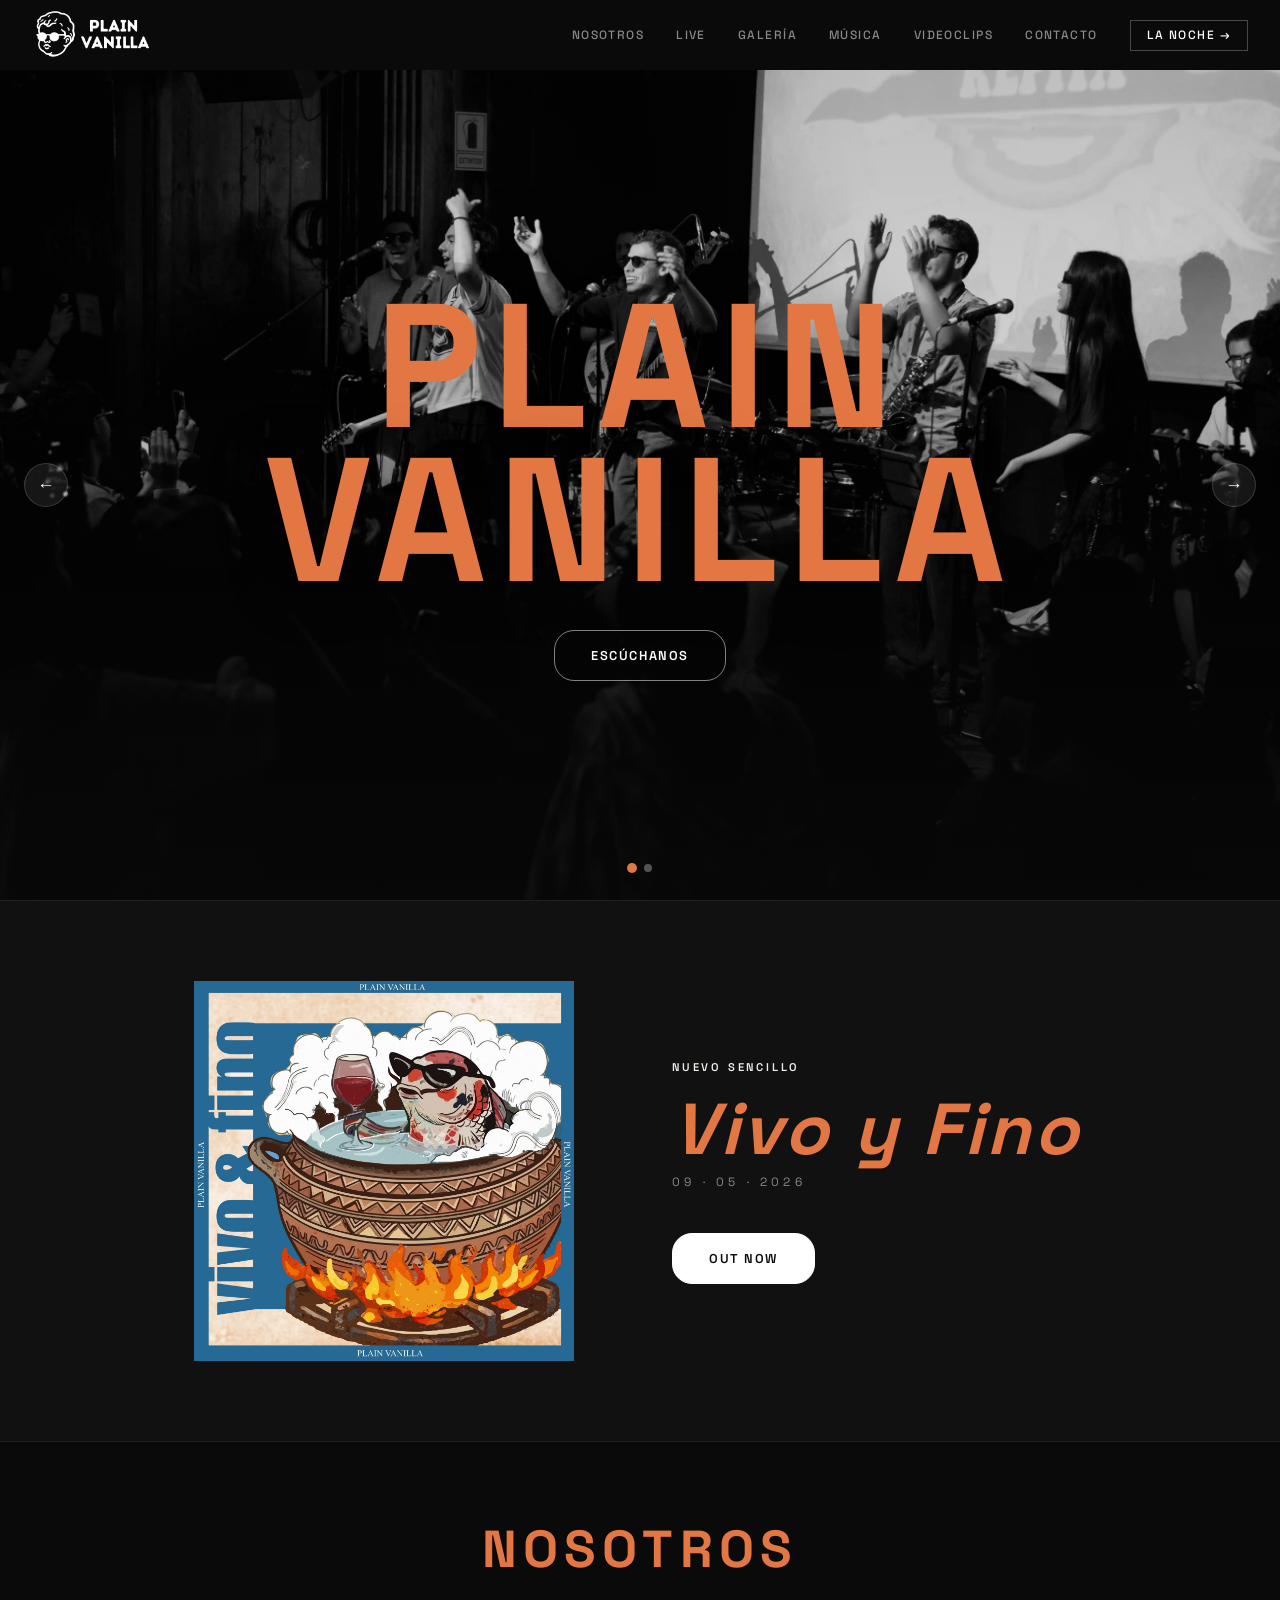
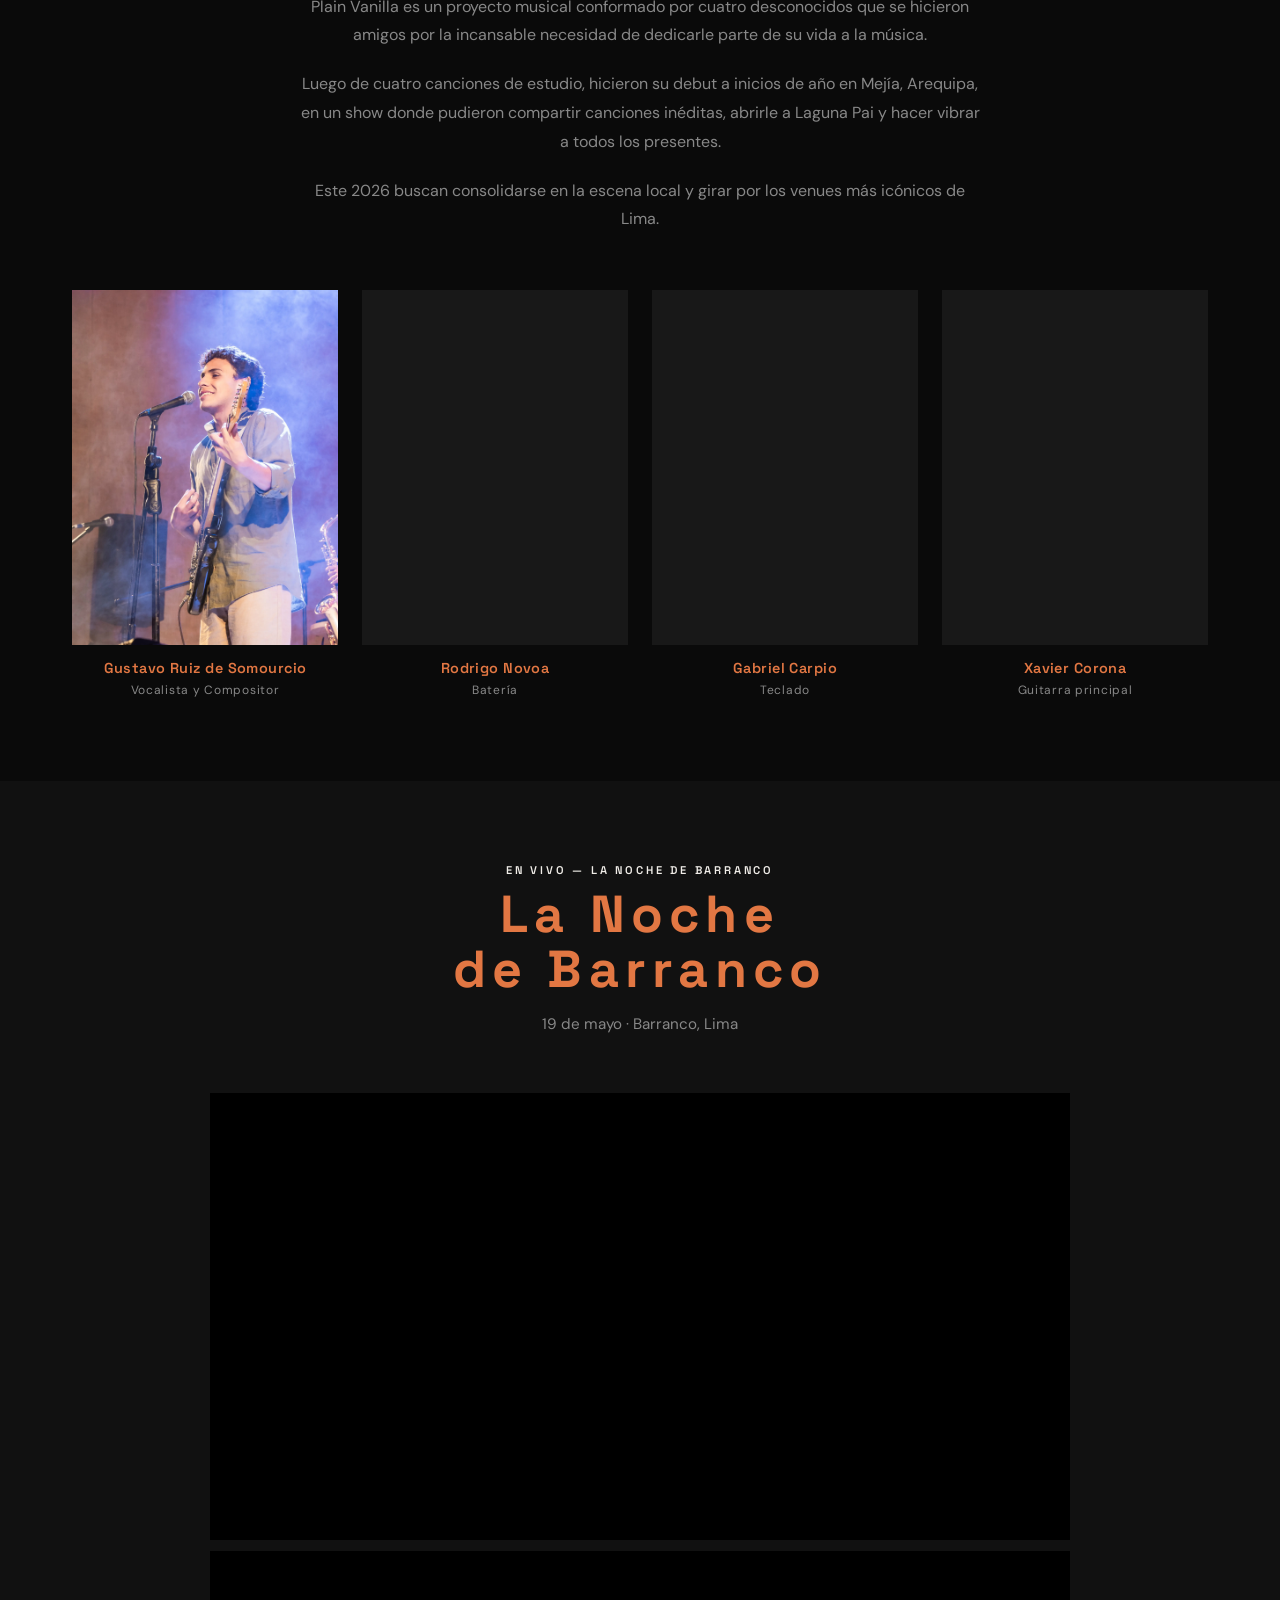
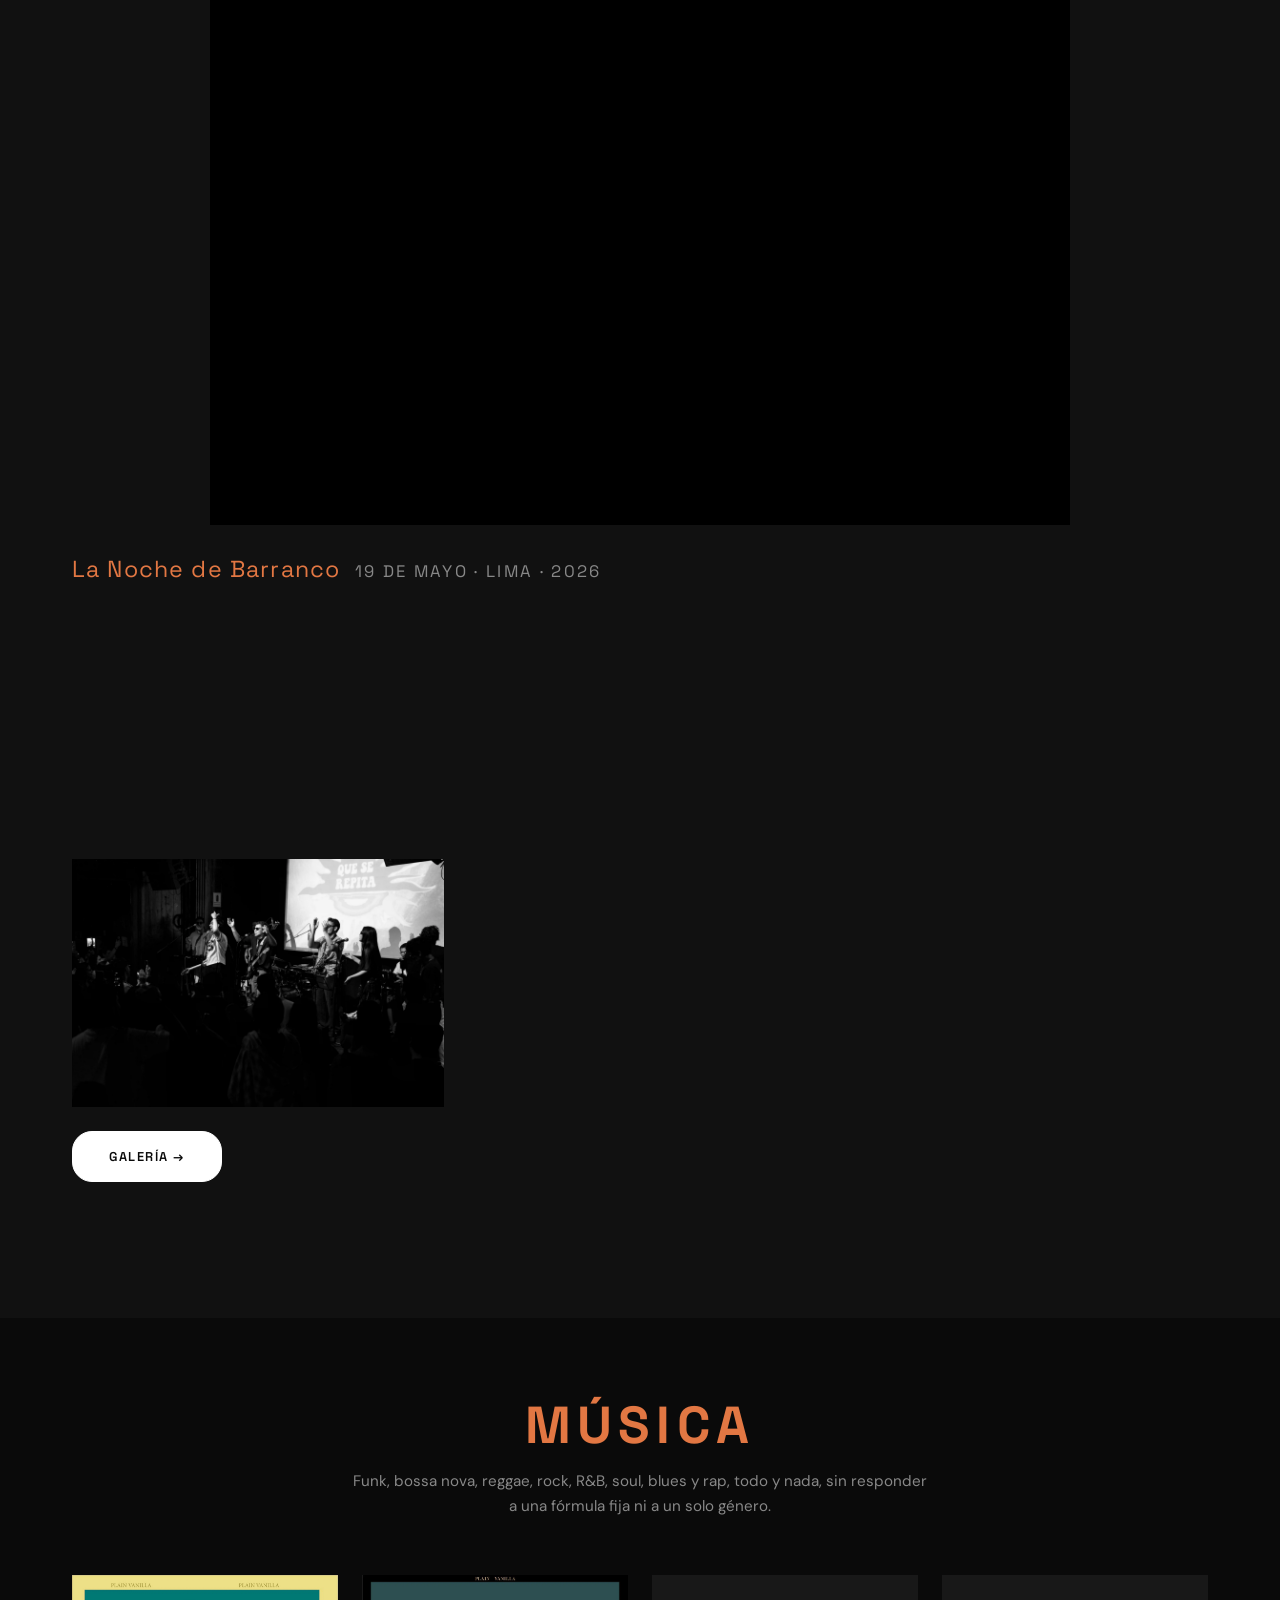
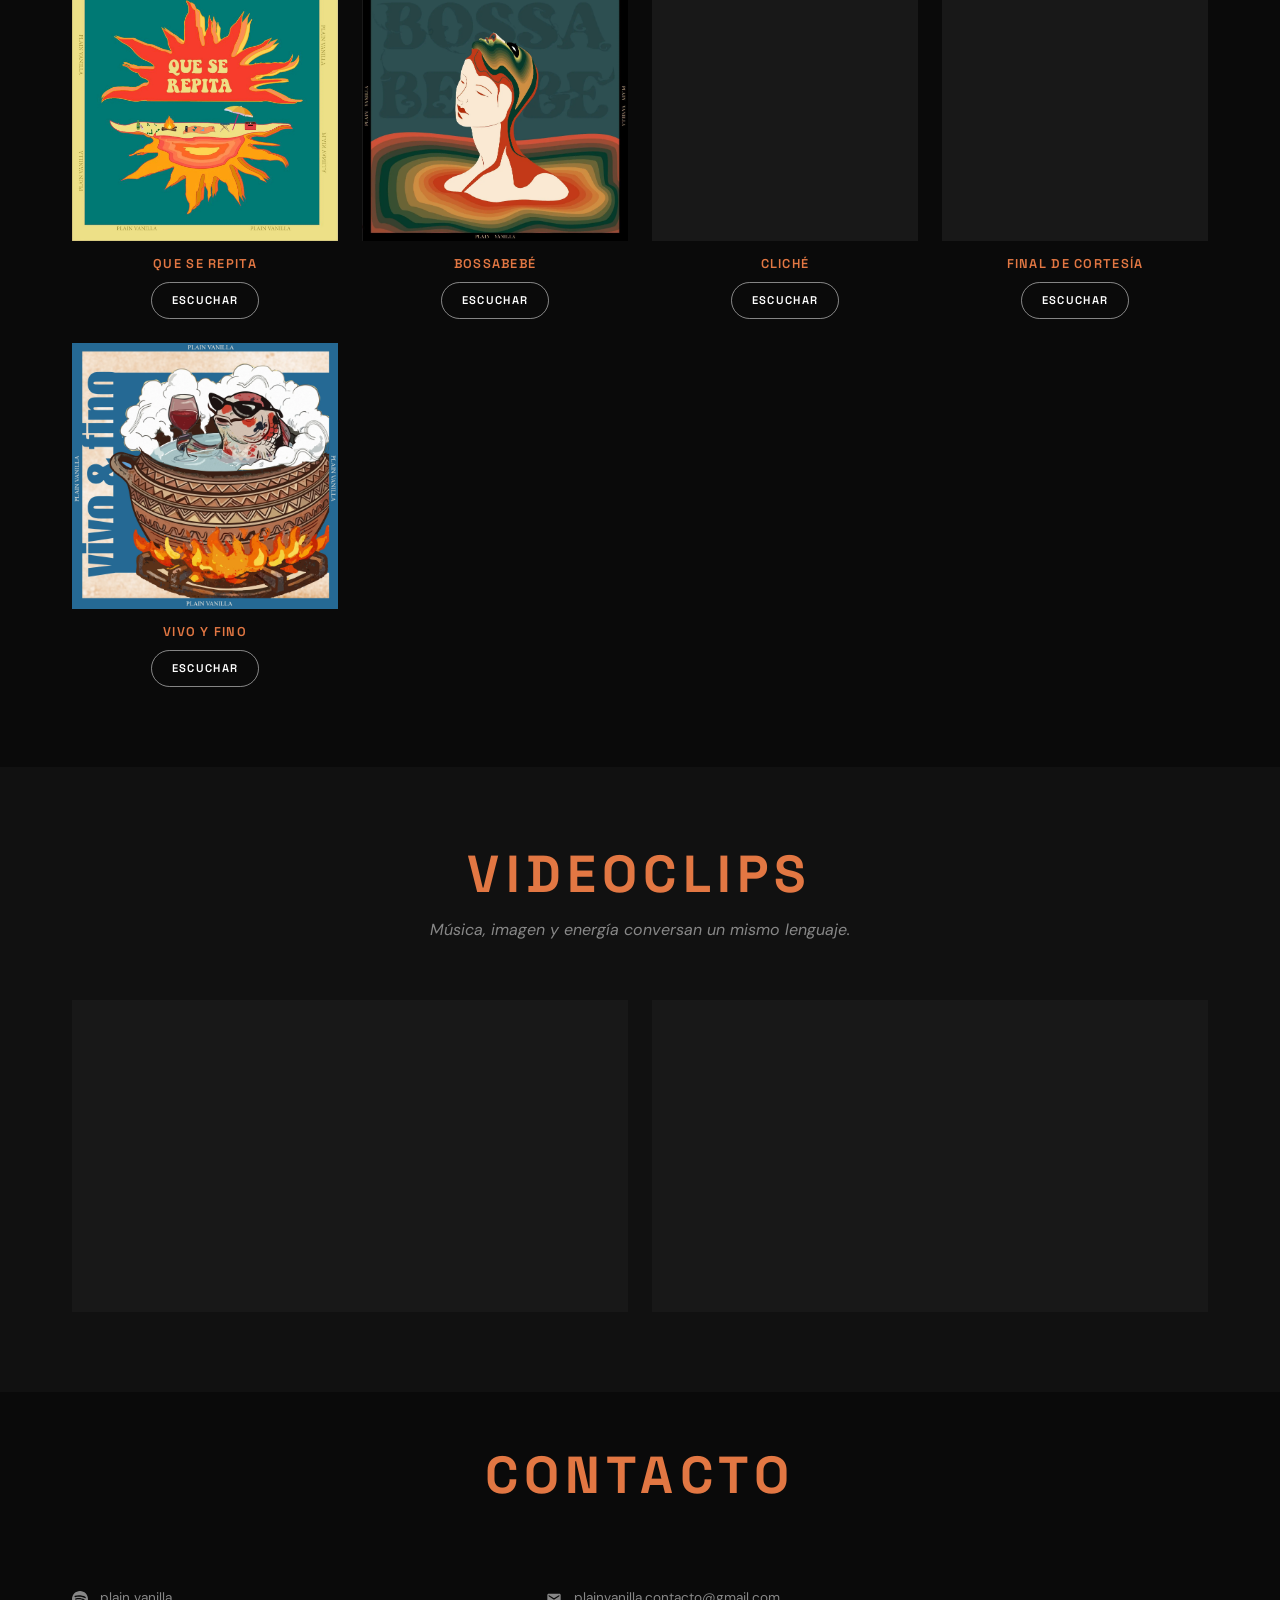
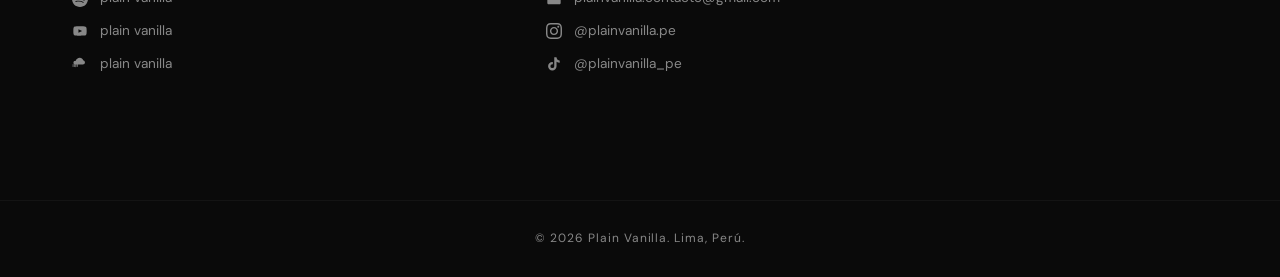
==== commit 6cc0b05c: "Agrega Vivo y Fino como 5to elemento en sección Música Co-Authored-By: Claude Sonnet 4.6 <noreply@an" ====
--- a/index.html
+++ b/index.html
@@ -342,6 +342,21 @@
           </div>
           <h3>FINAL DE CORTESÍA</h3>
           <a href="https://open.spotify.com/intl-es/track/7084pgBk9wAIe4GyPHjvwF?si=6af6f87b188e4ee4" class="btn btn-sm btn-outline" target="_blank" rel="noopener">ESCUCHAR</a>
+        </div>
+
+        <div class="music-card fade-in">
+          <div class="music-cover">
+            <img src="assets/Portadas/portada-vivo-y-fino.webp"
+                 alt="Portada — Vivo y Fino"
+                 loading="lazy" decoding="async">
+            <div class="music-overlay" aria-hidden="true">
+              <svg class="play-icon" viewBox="0 0 24 24" xmlns="http://www.w3.org/2000/svg">
+                <path d="M8 5v14l11-7z"/>
+              </svg>
+            </div>
+          </div>
+          <h3>VIVO Y FINO</h3>
+          <a href="https://open.spotify.com/intl-es/album/0TxqgWVaQvHPiJQagavPEP?si=i4xYRVoyTY66tYGq8T2piw" class="btn btn-sm btn-outline" target="_blank" rel="noopener">ESCUCHAR</a>
         </div>
 
       </div>
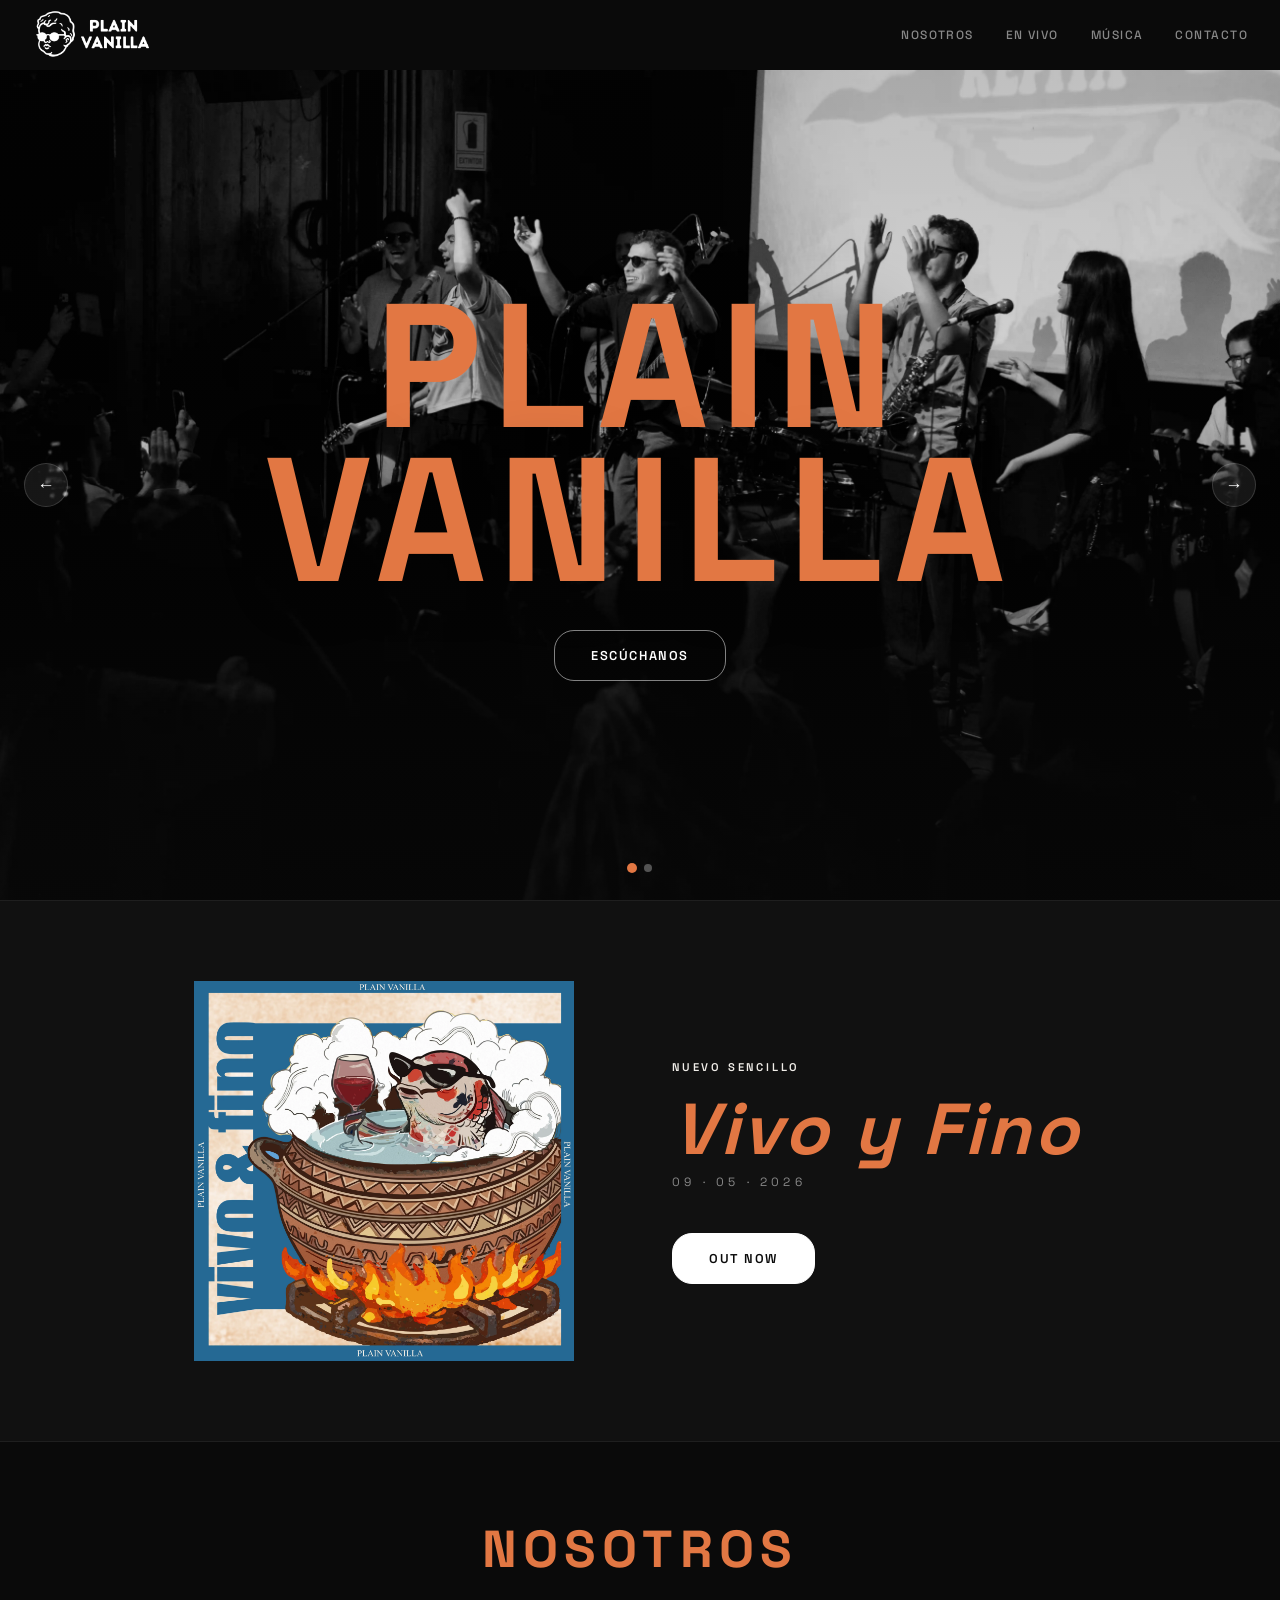
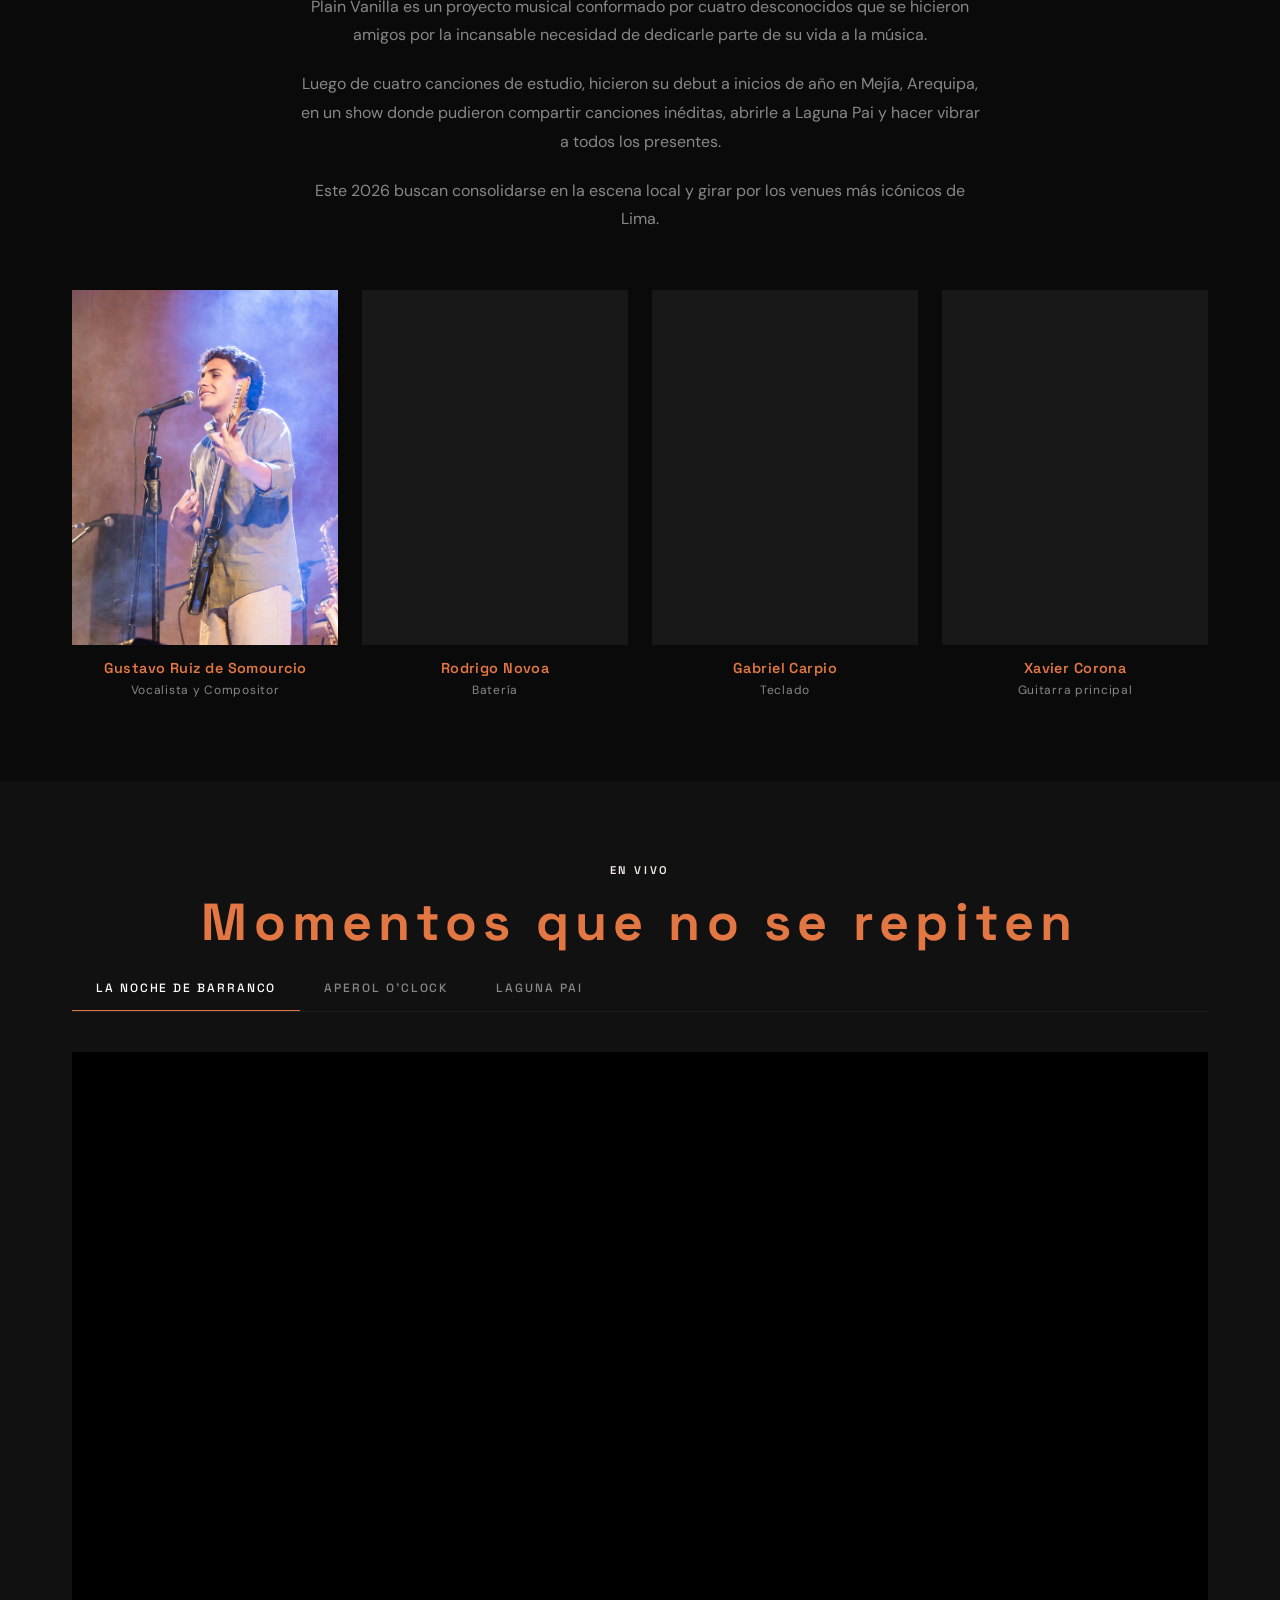
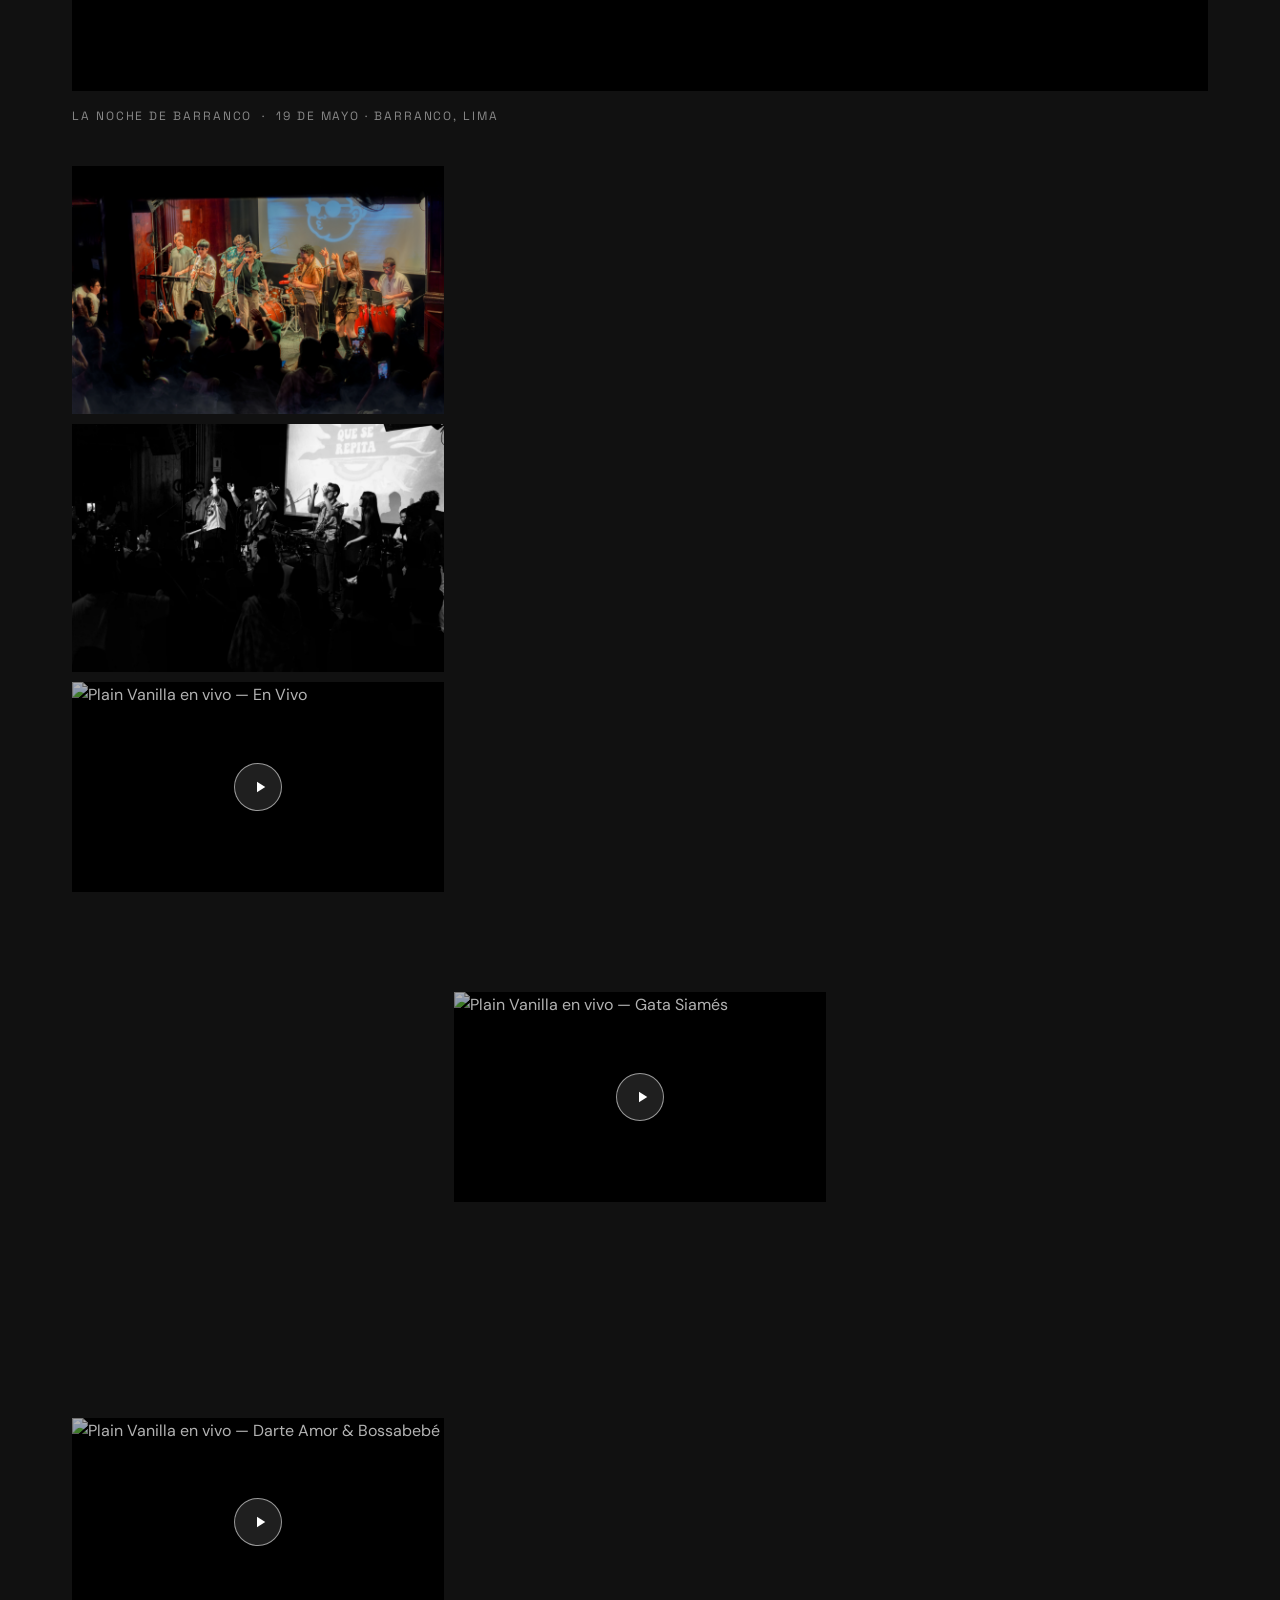
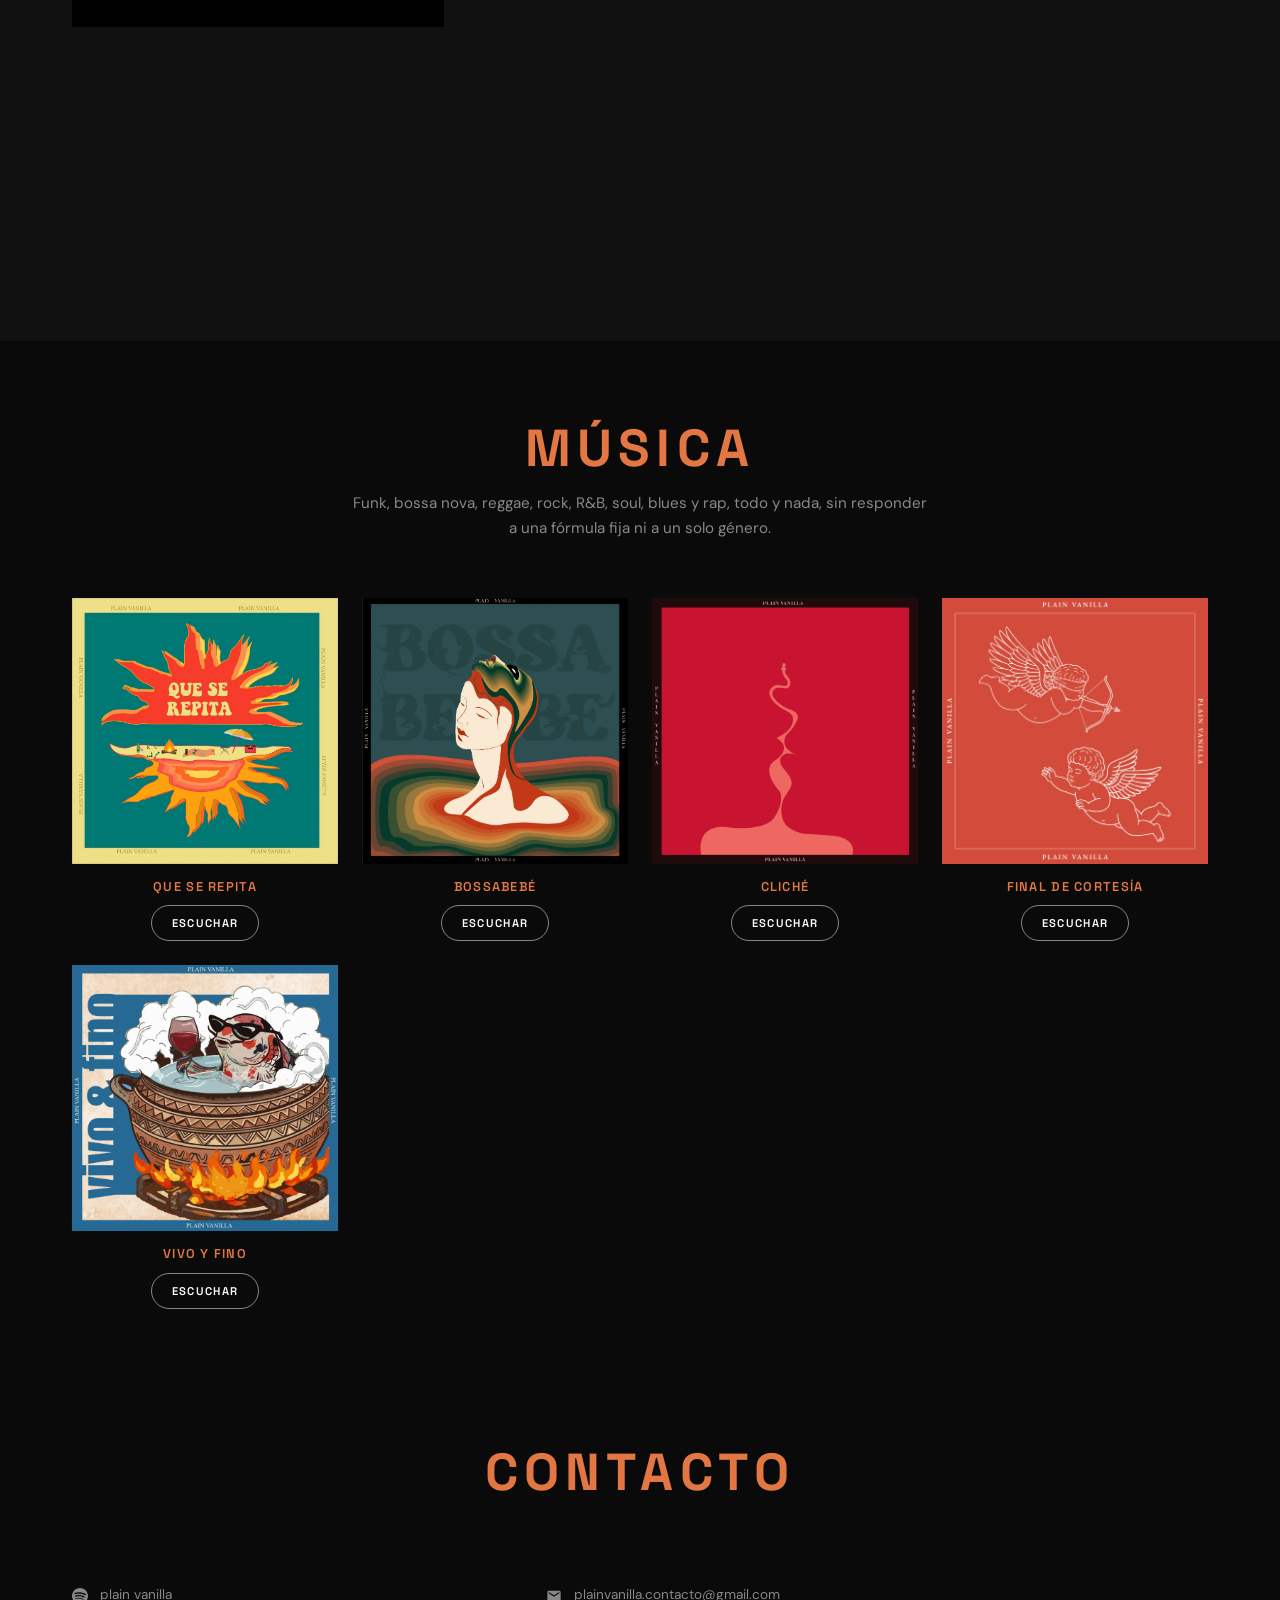
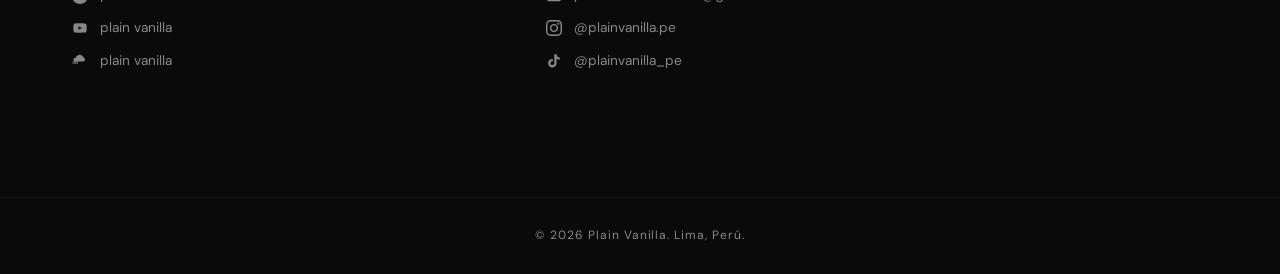
==== commit 2388bcc3: "cambios y mejoras a la sección en vivo" ====
--- a/index.html
+++ b/index.html
@@ -48,12 +48,9 @@
 
     <ul class="nav-links" id="nav-menu">
       <li><a href="#nosotros">Nosotros</a></li>
-      <li><a href="#live">Live</a></li>
-      <li><a href="galeria.html">Galería</a></li>
+      <li><a href="#en-vivo">En Vivo</a></li>
       <li><a href="#musica">Música</a></li>
-      <li><a href="#videoclips">Videoclips</a></li>
       <li><a href="#contacto">Contacto</a></li>
-      <li><a href="#live" class="nav-show-btn">La Noche →</a></li>
     </ul>
 
     <button class="hamburger" aria-label="Abrir menú" aria-expanded="false" aria-controls="nav-menu">
@@ -85,7 +82,7 @@
         <p class="eyebrow" style="color:var(--accent);letter-spacing:0.25em;">EN VIVO — 19.05.26</p>
         <h2 class="show-title">La Noche<br>de Barranco</h2>
         <p style="color:var(--muted);font-family:'Space Grotesk',sans-serif;letter-spacing:0.15em;text-transform:uppercase;font-size:0.85rem;margin:-1rem 0 0;">Barranco, Lima</p>
-        <a href="#live" class="btn btn-outline">Ver el recap →</a>
+        <a href="#en-vivo" class="btn btn-outline">Ver el recap →</a>
       </div>
     </div>
 
@@ -223,48 +220,41 @@
 
 
   <!-- ══════════════════════════════════════════
-       LIVE
-  ══════════════════════════════════════════ -->
-  <section id="live">
+       EN VIVO — HUB UNIFICADO
+  ══════════════════════════════════════════ -->
+  <section id="en-vivo">
     <div class="container">
-      <p class="eyebrow fade-in" style="text-align:center;margin-bottom:0.5rem;">EN VIVO — LA NOCHE DE BARRANCO</p>
-      <h2 class="section-title fade-in">La Noche<br>de Barranco</h2>
-      <p class="section-subtitle fade-in">19 de mayo · Barranco, Lima</p>
-
-      <div class="fomo-video-col fade-in" style="max-width:860px;margin:0 auto 2rem">
-        <div class="fomo-video-main">
+      <p class="eyebrow fade-in">En Vivo</p>
+      <h2 class="section-title fade-in">Momentos que no se repiten</h2>
+
+      <!-- Tabs de evento -->
+      <nav class="ev-tabs fade-in" aria-label="Seleccionar evento">
+        <button class="ev-tab is-active" data-event="la-noche" aria-selected="true">La Noche de Barranco</button>
+        <button class="ev-tab" data-event="aperol" aria-selected="false">Aperol O'clock</button>
+        <button class="ev-tab" data-event="mejia" aria-selected="false">Laguna Pai</button>
+      </nav>
+
+      <!-- Stage — video destacado -->
+      <div class="ev-stage fade-in">
+        <div class="ev-stage-video">
           <iframe
+            id="ev-featured"
             src="https://www.youtube.com/embed/dQ9UH9av3Kg"
-            title="Plain Vanilla — La Noche de Barranco (En Vivo)"
+            title="Plain Vanilla — En Vivo"
             frameborder="0"
             allow="accelerometer; autoplay; clipboard-write; encrypted-media; gyroscope; picture-in-picture; web-share"
             referrerpolicy="strict-origin-when-cross-origin"
             allowfullscreen loading="lazy">
           </iframe>
         </div>
-        <div class="fomo-video-row">
-          <div class="fomo-video-small">
-            <iframe
-              src="https://www.youtube.com/embed/_6mXFVPkBbE"
-              title="Plain Vanilla en vivo — La Noche de Barranco"
-              frameborder="0"
-              allow="accelerometer; autoplay; clipboard-write; encrypted-media; gyroscope; picture-in-picture; web-share"
-              referrerpolicy="strict-origin-when-cross-origin"
-              allowfullscreen loading="lazy">
-            </iframe>
-          </div>
-        </div>
-      </div>
-
-      <!-- Galería La Noche — se puebla con main.js -->
-      <div class="gallery-section fade-in">
-        <div class="gallery-section-header">
-          <h3 class="gallery-section-title">La Noche de Barranco &nbsp;<span class="gallery-section-meta">19 de mayo · Lima · 2026</span></h3>
-        </div>
-        <div class="gallery-grid" id="gallery-la-noche" aria-label="Fotos La Noche de Barranco"></div>
-        <a href="galeria.html" class="btn btn-primary" style="margin-top:1.5rem">
-          Galería →
-        </a>
+      </div>
+      <p class="ev-stage-caption fade-in" id="ev-caption">La Noche de Barranco &nbsp;·&nbsp; 19 de mayo · Barranco, Lima</p>
+
+      <!-- Grid mezclado: videos + fotos — poblado por JS -->
+      <div class="ev-grid gallery-grid" id="ev-grid" aria-label="Videos y fotos en vivo"></div>
+
+      <div class="ev-cta fade-in">
+        <a href="galeria.html" class="btn btn-outline">Ver archivo completo →</a>
       </div>
     </div>
   </section>
@@ -357,39 +347,6 @@
           </div>
           <h3>VIVO Y FINO</h3>
           <a href="https://open.spotify.com/intl-es/album/0TxqgWVaQvHPiJQagavPEP?si=i4xYRVoyTY66tYGq8T2piw" class="btn btn-sm btn-outline" target="_blank" rel="noopener">ESCUCHAR</a>
-        </div>
-
-      </div>
-    </div>
-  </section>
-
-
-  <!-- ══════════════════════════════════════════
-       VIDEOCLIPS
-  ══════════════════════════════════════════ -->
-  <section id="videoclips">
-    <div class="container">
-      <h2 class="section-title fade-in">VIDEOCLIPS</h2>
-      <p class="videoclips-quote fade-in">Música, imagen y energía conversan un mismo lenguaje.</p>
-
-      <div class="videoclips-grid">
-
-        <div class="videoclip-wrap fade-in">
-          <iframe
-            src="https://www.youtube.com/embed/MkhNbPwUZTw"
-            title="Plain Vanilla — Final de Cortesía (Video - 1/2)"
-            allow="accelerometer; autoplay; clipboard-write; encrypted-media; gyroscope; picture-in-picture"
-            allowfullscreen loading="lazy">
-          </iframe>
-        </div>
-
-        <div class="videoclip-wrap fade-in">
-          <iframe
-            src="https://www.youtube.com/embed/FStexjIv_WQ"
-            title="Plain Vanilla — Videoclip 2"
-            allow="accelerometer; autoplay; clipboard-write; encrypted-media; gyroscope; picture-in-picture"
-            allowfullscreen loading="lazy">
-          </iframe>
         </div>
 
       </div>
--- a/css/styles.css
+++ b/css/styles.css
@@ -1528,3 +1528,188 @@
   transition: color var(--ease);
 }
 .back-link:hover { color: var(--text); }
+
+/* ============================================================
+   EN VIVO — HUB UNIFICADO
+   ============================================================ */
+#en-vivo { background: var(--surface); }
+
+/* Tabs */
+.ev-tabs {
+  display: flex;
+  gap: 0;
+  margin-bottom: 2.5rem;
+  overflow-x: auto;
+  scrollbar-width: none;
+  -ms-overflow-style: none;
+  border-bottom: 1px solid rgba(255,255,255,0.06);
+}
+.ev-tabs::-webkit-scrollbar { display: none; }
+
+.ev-tab {
+  background: none;
+  border: none;
+  border-bottom: 2px solid transparent;
+  color: var(--muted);
+  font-family: 'Space Grotesk', sans-serif;
+  font-size: 0.75rem;
+  font-weight: 500;
+  letter-spacing: 0.16em;
+  text-transform: uppercase;
+  padding: 0.875rem 1.5rem;
+  cursor: pointer;
+  transition: color var(--ease), border-color var(--ease);
+  white-space: nowrap;
+  margin-bottom: -1px;
+}
+.ev-tab:hover { color: var(--text); }
+.ev-tab.is-active {
+  color: var(--text);
+  border-bottom-color: #e27743;
+}
+.ev-tab:focus-visible {
+  outline: 2px solid #e27743;
+  outline-offset: 2px;
+}
+
+/* Stage — featured video */
+.ev-stage {
+  margin-bottom: 0;
+}
+
+.ev-stage-video {
+  position: relative;
+  padding-bottom: 56.25%;
+  height: 0;
+  overflow: hidden;
+  background: #000;
+  transition: opacity 0.35s ease;
+}
+
+.ev-stage-video.is-fading {
+  opacity: 0;
+}
+
+.ev-stage-video iframe {
+  position: absolute;
+  inset: 0;
+  width: 100%;
+  height: 100%;
+  border: 0;
+}
+
+/* Stage caption */
+.ev-stage-caption {
+  font-family: 'Space Grotesk', sans-serif;
+  font-size: 0.75rem;
+  letter-spacing: 0.16em;
+  text-transform: uppercase;
+  color: var(--muted);
+  margin: 1rem 0 2.5rem;
+  transition: opacity 0.25s ease;
+}
+
+/* Mixed grid */
+.ev-grid {
+  transition: opacity 0.35s ease, transform 0.35s ease;
+}
+.ev-grid.is-fading {
+  opacity: 0;
+  transform: translateY(10px);
+}
+
+/* Video cards in the grid */
+.ev-card--video {
+  break-inside: avoid;
+  margin-bottom: 0.625rem;
+  overflow: hidden;
+  cursor: pointer;
+  position: relative;
+  background: #000;
+}
+
+.ev-thumb-wrap {
+  position: relative;
+  aspect-ratio: 16 / 9;
+  overflow: hidden;
+}
+
+.ev-card--video img {
+  width: 100%;
+  height: 100%;
+  object-fit: cover;
+  display: block;
+  transition: transform 0.45s ease;
+}
+.ev-card--video:hover img { transform: scale(1.04); }
+
+/* Play overlay */
+.ev-play-overlay {
+  position: absolute;
+  inset: 0;
+  background: rgba(0,0,0,0.3);
+  display: flex;
+  align-items: center;
+  justify-content: center;
+  transition: background 0.3s ease;
+}
+.ev-card--video:hover .ev-play-overlay { background: rgba(0,0,0,0.1); }
+
+.ev-play-icon {
+  width: 48px;
+  height: 48px;
+  background: rgba(255,255,255,0.12);
+  border: 1.5px solid rgba(255,255,255,0.55);
+  border-radius: 50%;
+  display: flex;
+  align-items: center;
+  justify-content: center;
+  transition: background 0.3s ease, transform 0.3s ease;
+}
+.ev-card--video:hover .ev-play-icon {
+  background: rgba(255,255,255,0.22);
+  transform: scale(1.1);
+}
+.ev-play-icon svg {
+  width: 18px;
+  height: 18px;
+  fill: #fff;
+  margin-left: 3px;
+}
+
+/* Song label */
+.ev-song-label {
+  position: absolute;
+  bottom: 0;
+  left: 0;
+  right: 0;
+  padding: 1.25rem 1rem 0.75rem;
+  background: linear-gradient(to top, rgba(0,0,0,0.8) 0%, transparent 100%);
+  font-family: 'Space Grotesk', sans-serif;
+  font-size: 0.68rem;
+  letter-spacing: 0.18em;
+  text-transform: uppercase;
+  color: var(--accent);
+  opacity: 0;
+  transform: translateY(4px);
+  transition: opacity 0.3s ease, transform 0.3s ease;
+}
+.ev-card--video:hover .ev-song-label {
+  opacity: 1;
+  transform: translateY(0);
+}
+
+/* Now Playing ring */
+.ev-card--now-playing {
+  outline: 2px solid #e27743;
+  outline-offset: 0;
+}
+.ev-card--now-playing .ev-play-overlay {
+  background: rgba(226,119,67,0.08);
+}
+
+/* CTA */
+.ev-cta {
+  text-align: center;
+  margin-top: 2.5rem;
+}
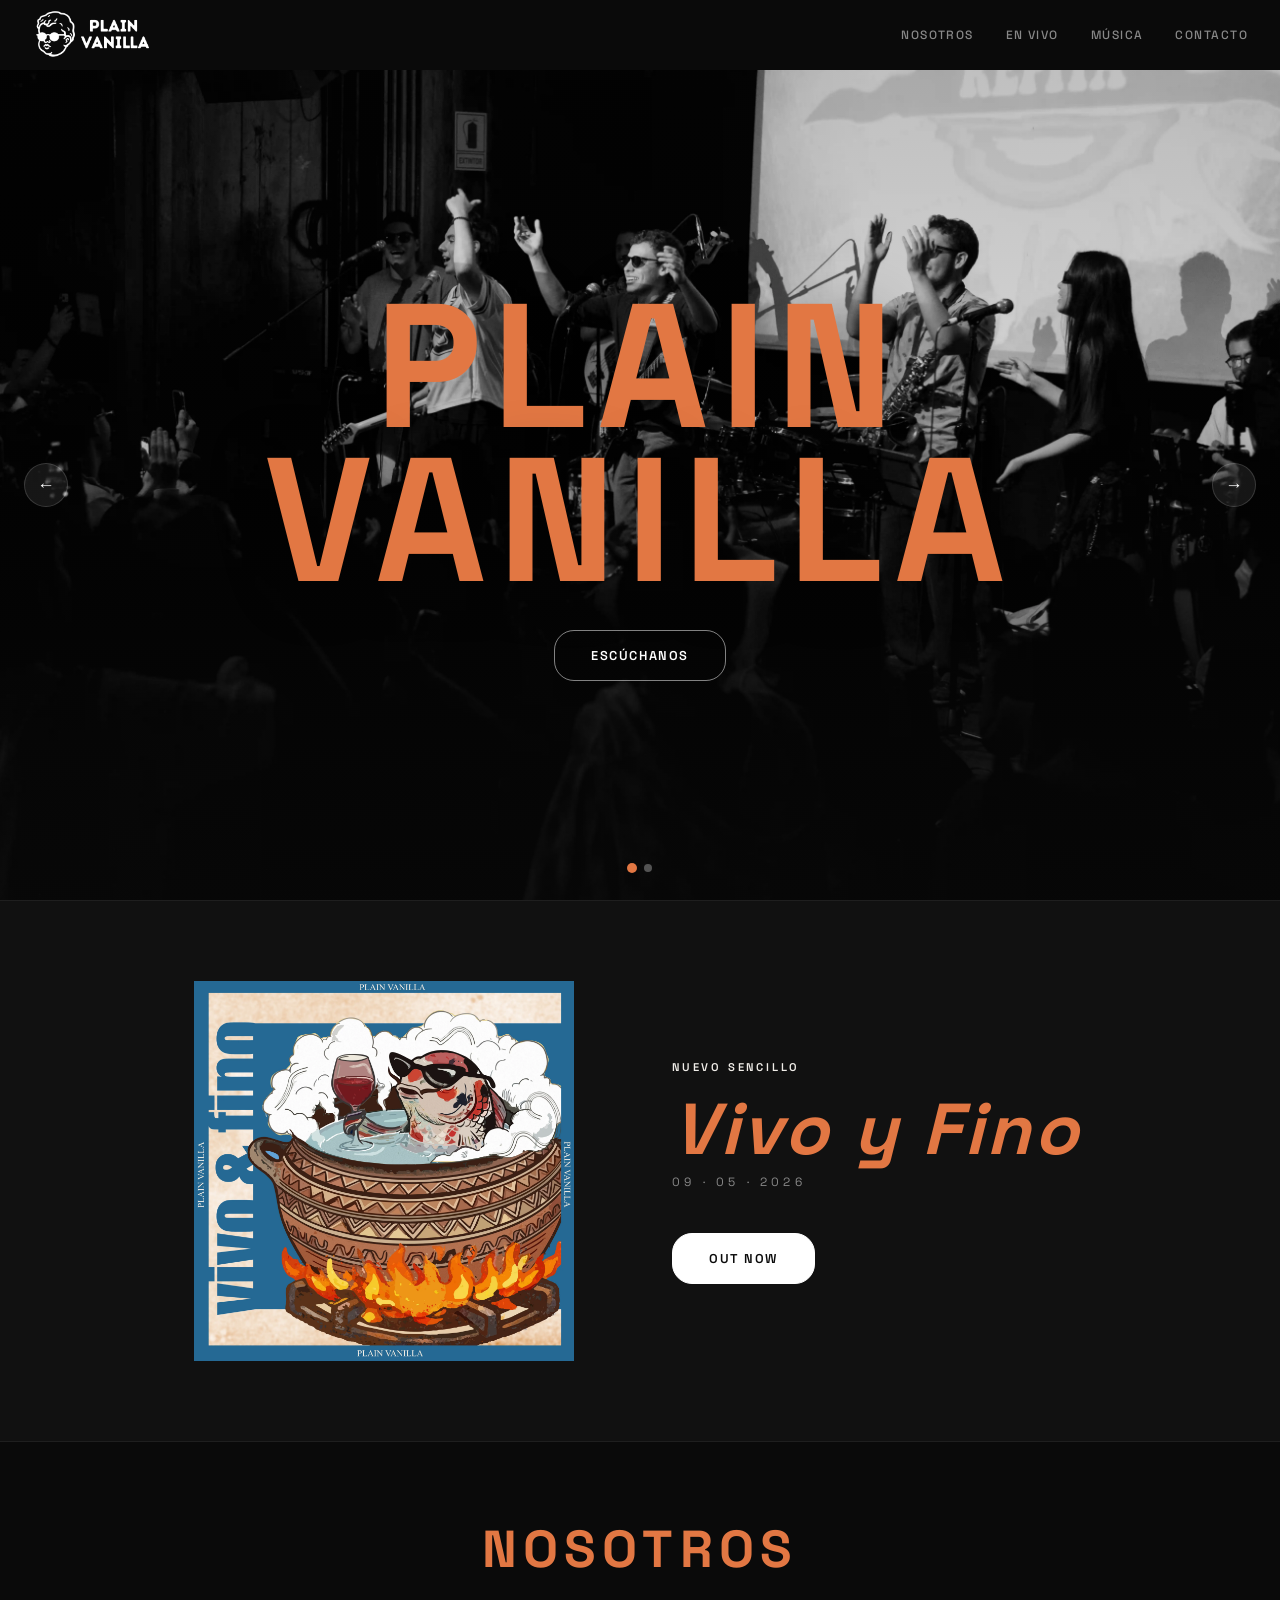
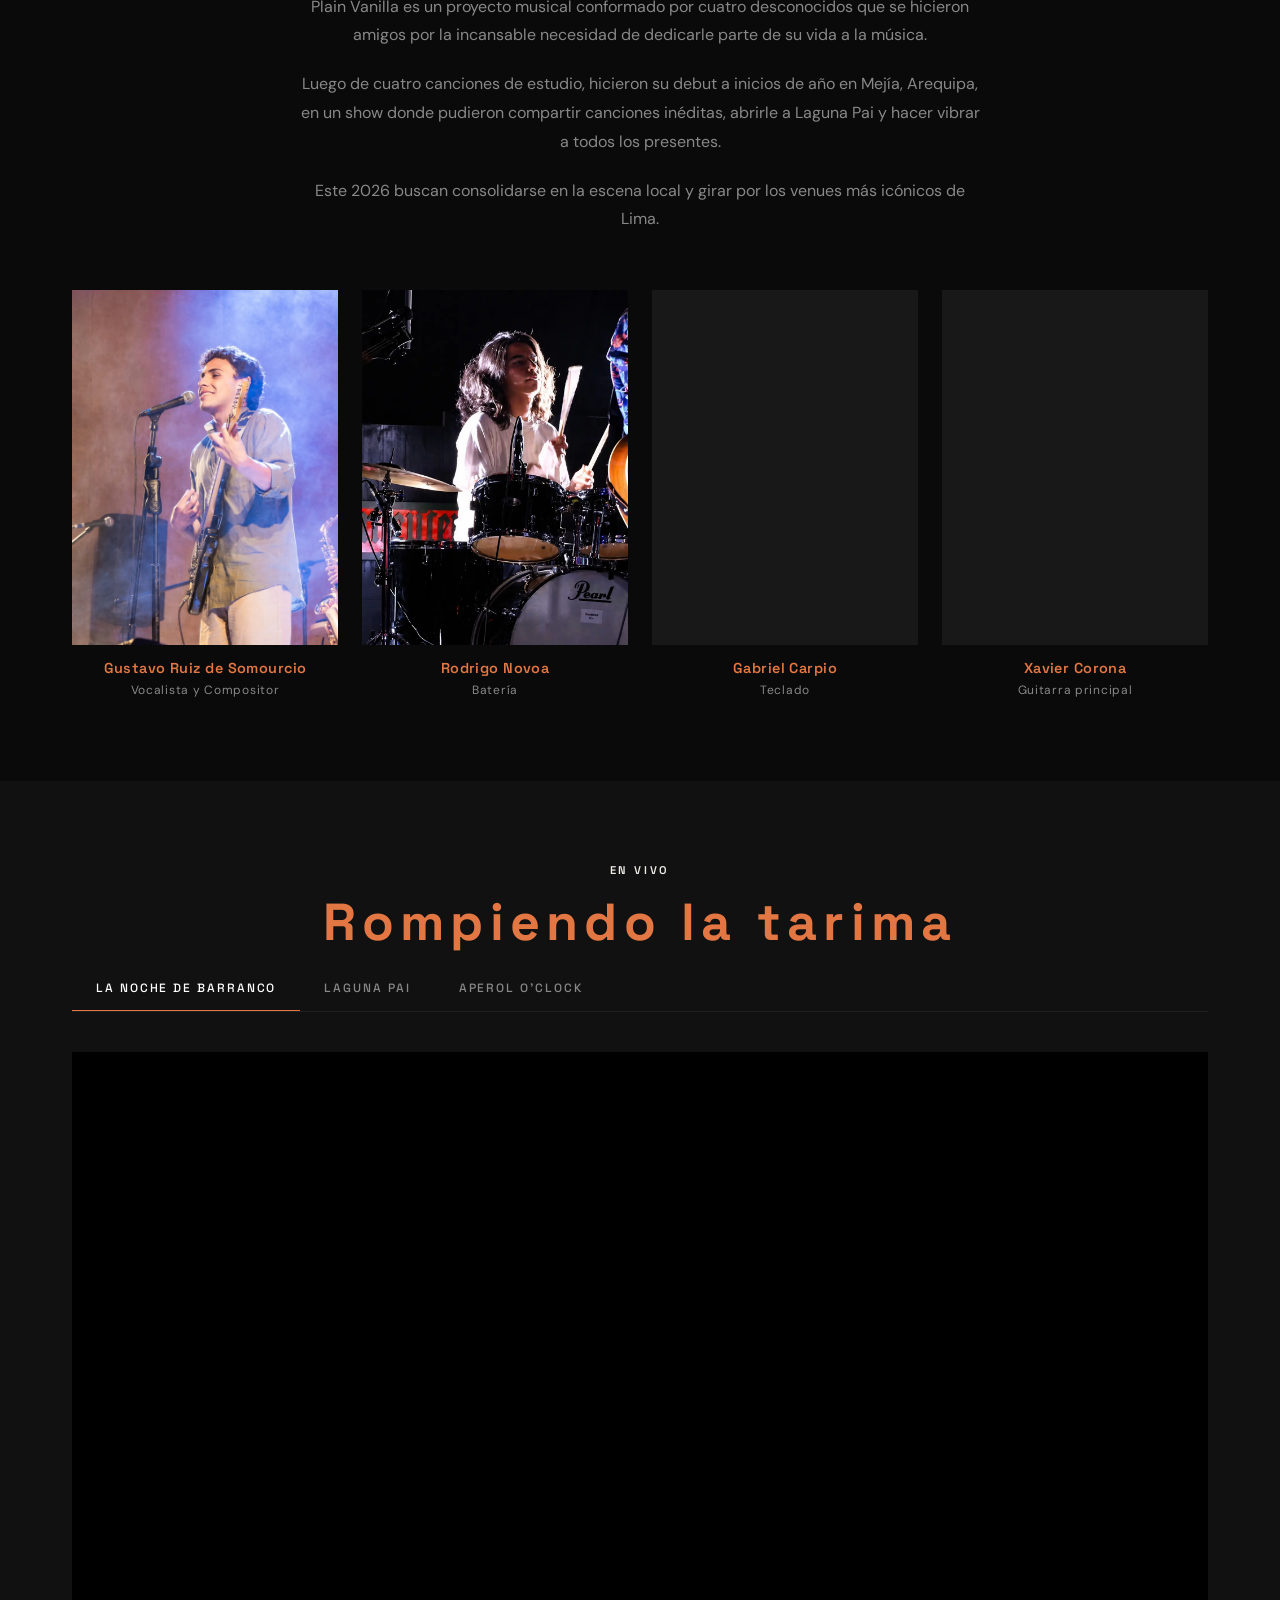
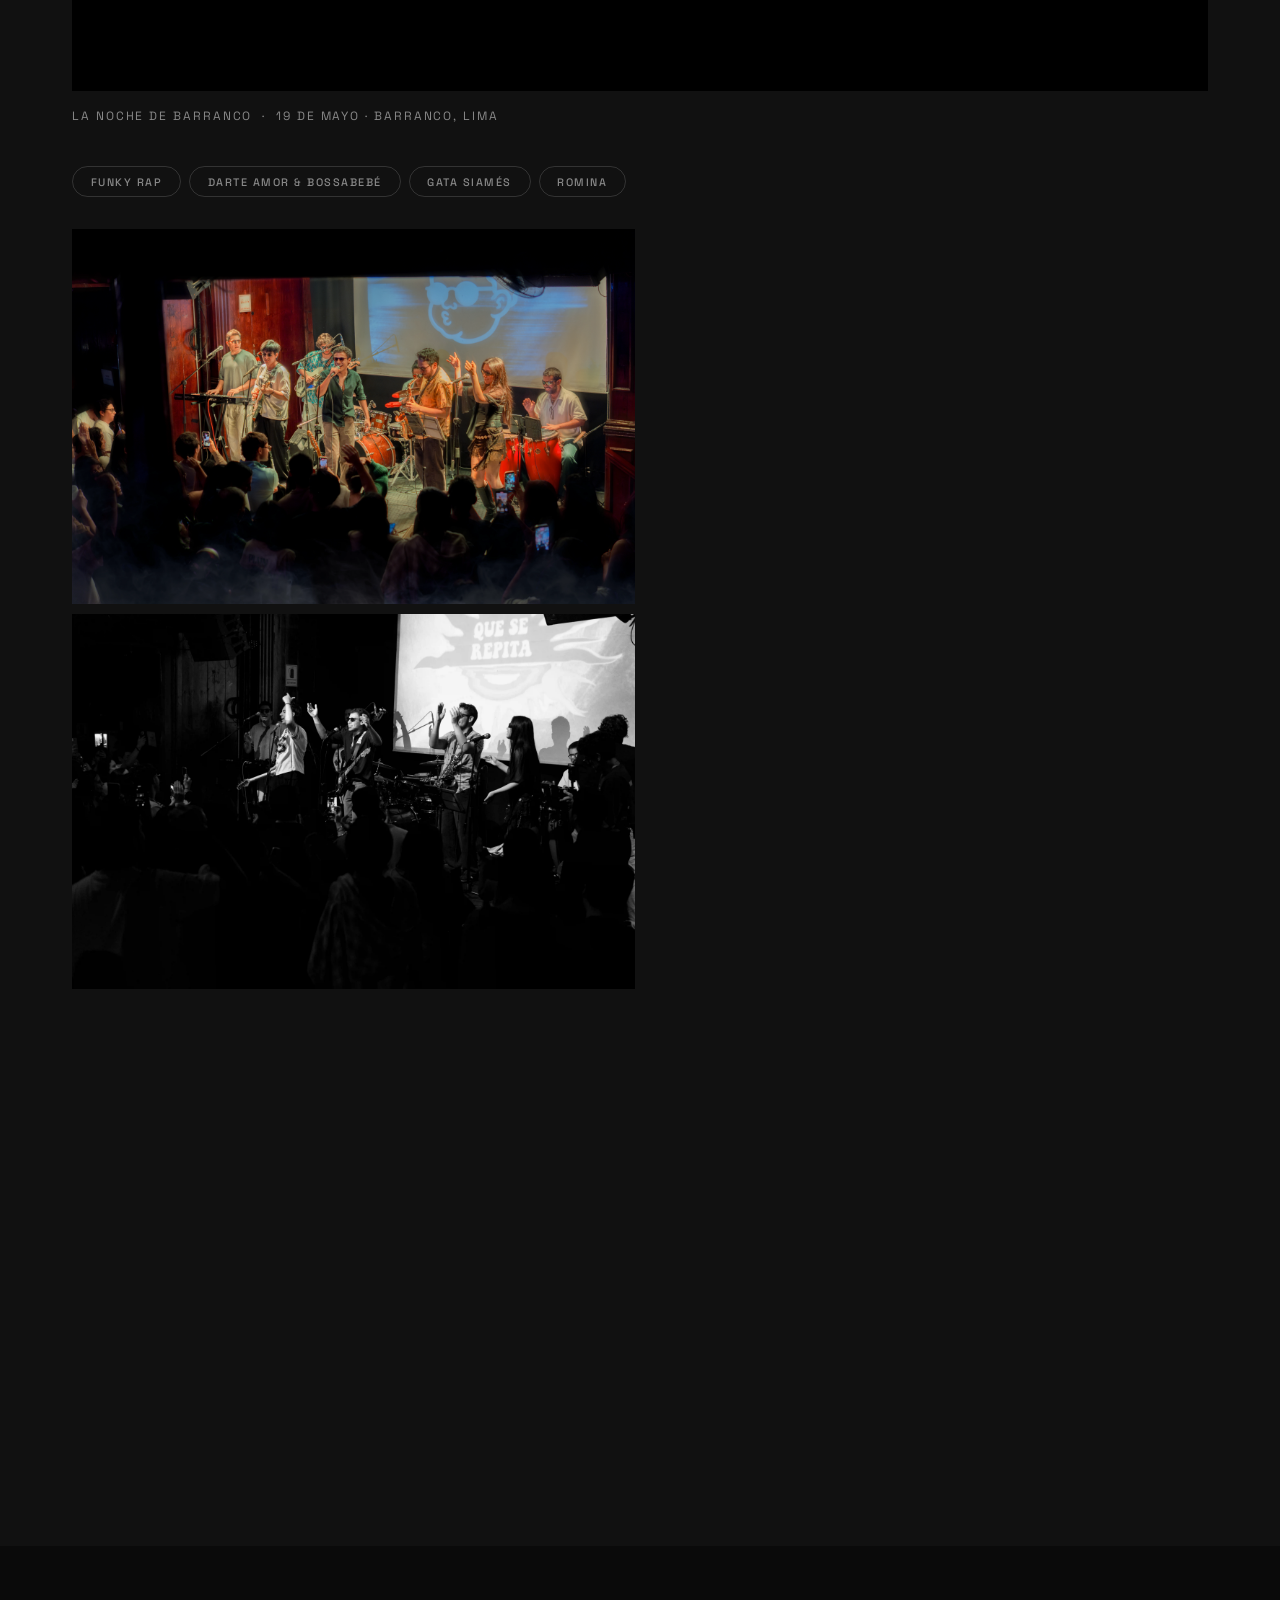
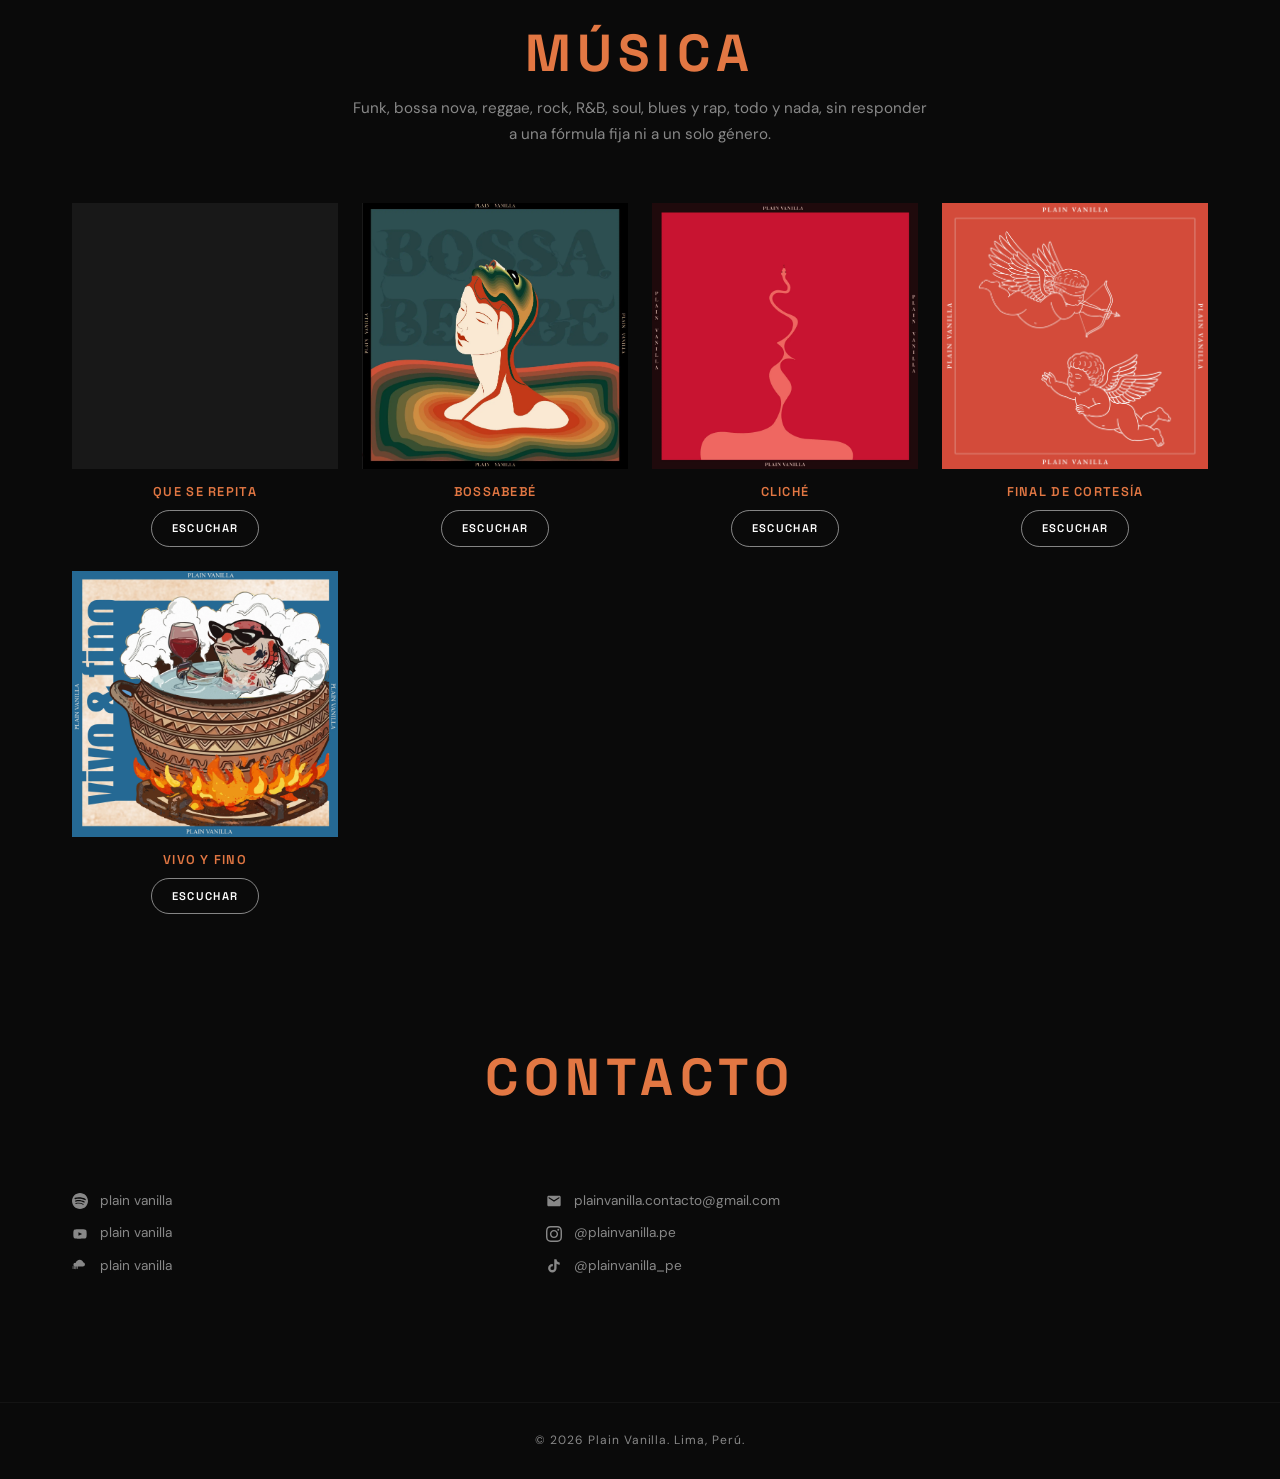
==== commit ce44c1a1: "mejoras del día v2" ====
--- a/index.html
+++ b/index.html
@@ -225,21 +225,21 @@
   <section id="en-vivo">
     <div class="container">
       <p class="eyebrow fade-in">En Vivo</p>
-      <h2 class="section-title fade-in">Momentos que no se repiten</h2>
+      <h2 class="section-title fade-in">Rompiendo la tarima</h2>
 
       <!-- Tabs de evento -->
-      <nav class="ev-tabs fade-in" aria-label="Seleccionar evento">
-        <button class="ev-tab is-active" data-event="la-noche" aria-selected="true">La Noche de Barranco</button>
-        <button class="ev-tab" data-event="aperol" aria-selected="false">Aperol O'clock</button>
-        <button class="ev-tab" data-event="mejia" aria-selected="false">Laguna Pai</button>
+      <nav class="ev-tabs fade-in" aria-label="Seleccionar evento" role="tablist">
+        <button class="ev-tab is-active" role="tab" data-event="la-noche" aria-selected="true">La Noche de Barranco</button>
+        <button class="ev-tab" role="tab" data-event="mejia" aria-selected="false">Laguna Pai</button>
+        <button class="ev-tab" role="tab" data-event="aperol" aria-selected="false">Aperol O'clock</button>
       </nav>
 
       <!-- Stage — video destacado -->
-      <div class="ev-stage fade-in">
+      <div class="ev-stage fade-in" id="ev-stage">
         <div class="ev-stage-video">
           <iframe
             id="ev-featured"
-            src="https://www.youtube.com/embed/dQ9UH9av3Kg"
+            src="https://www.youtube.com/embed/cYXllpHXKWI"
             title="Plain Vanilla — En Vivo"
             frameborder="0"
             allow="accelerometer; autoplay; clipboard-write; encrypted-media; gyroscope; picture-in-picture; web-share"
@@ -250,11 +250,14 @@
       </div>
       <p class="ev-stage-caption fade-in" id="ev-caption">La Noche de Barranco &nbsp;·&nbsp; 19 de mayo · Barranco, Lima</p>
 
-      <!-- Grid mezclado: videos + fotos — poblado por JS -->
-      <div class="ev-grid gallery-grid" id="ev-grid" aria-label="Videos y fotos en vivo"></div>
+      <!-- Botones de canción — poblados por JS -->
+      <div class="ev-songs" id="ev-songs"></div>
+
+      <!-- Grid de fotos (max 5, estilo Pinterest) — poblado por JS -->
+      <div class="ev-grid gallery-grid" id="ev-grid" aria-label="Fotos en vivo"></div>
 
       <div class="ev-cta fade-in">
-        <a href="galeria.html" class="btn btn-outline">Ver archivo completo →</a>
+        <a href="galeria.html" class="btn btn-outline">Ver más →</a>
       </div>
     </div>
   </section>
@@ -502,6 +505,7 @@
   }
   </script>
   <script src="js/utils.js"></script>
+  <script src="js/events-data.js"></script>
   <script src="js/main.js"></script>
 </body>
 </html>
--- a/css/styles.css
+++ b/css/styles.css
@@ -218,17 +218,7 @@
 }
 .nav-links a:hover { color: var(--text); }
 
-.nav-show-btn {
-  color: var(--text) !important;
-  border: 1px solid rgba(255,255,255,0.25);
-  padding: 0.4rem 1rem;
-  transition: background var(--ease), border-color var(--ease) !important;
-}
-.nav-show-btn:hover {
-  background: var(--text) !important;
-  color: var(--bg) !important;
-  border-color: var(--text) !important;
-}
+
 
 /* Hamburger */
 .hamburger {
@@ -669,10 +659,7 @@
   .members-grid { grid-template-columns: repeat(2, 1fr); gap: 1rem; }
 }
 
-/* ============================================================
-   LIVE
-   ============================================================ */
-#live { background: var(--surface); }
+
 
 /* Galería page intro */
 .galeria-intro {
@@ -1369,92 +1356,6 @@
   padding: 0 2rem;
 }
 
-.fomo-video-col {
-  flex: 0 0 55%;
-}
-
-.fomo-video-main {
-  background: #000;
-  aspect-ratio: 685 / 356;
-  margin-bottom: 11px;
-  overflow: hidden;
-}
-
-.fomo-video-row {
-  display: flex;
-  gap: 11px;
-}
-
-.fomo-video-small {
-  flex: 1;
-  background: #000;
-  aspect-ratio: 348 / 232;
-  overflow: hidden;
-}
-
-.fomo-video-main iframe,
-.fomo-video-small iframe {
-  width: 100%;
-  height: 100%;
-  display: block;
-  border: none;
-}
-
-/* Staggered photo grid */
-.fomo-photo-col {
-  flex: 1;
-  display: flex;
-  flex-wrap: wrap;
-  gap: 6px;
-  align-content: flex-start;
-  align-items: flex-start;
-}
-
-.fomo-photo-col .fp-sm {
-  width: calc(50% - 3px);
-  aspect-ratio: 215 / 156;
-  overflow: hidden;
-}
-
-.fomo-photo-col .fp-stack {
-  width: calc(50% - 3px);
-  display: flex;
-  flex-direction: column;
-  gap: 6px;
-}
-
-.fomo-photo-col .fp-c {
-  aspect-ratio: 214 / 223;
-  overflow: hidden;
-}
-
-.fomo-photo-col .fp-d {
-  aspect-ratio: 214 / 157;
-  overflow: hidden;
-}
-
-.fomo-photo-col .fp-tall {
-  width: calc(50% - 3px);
-  aspect-ratio: 222 / 411;
-  overflow: hidden;
-}
-
-.fomo-photo-col img {
-  width: 100%;
-  height: 100%;
-  object-fit: cover;
-  display: block;
-}
-
-@media (max-width: 900px) {
-  .fomo-cols { flex-direction: column; gap: 3rem; }
-  .fomo-video-col { flex: 0 0 100%; width: 100%; }
-}
-
-@media (max-width: 768px) {
-  .fomo-video-row { flex-direction: column; gap: 11px; }
-  .fomo-video-small { aspect-ratio: 685 / 356; }
-}
 
 /* Color utilities */
 .accent-orange,
@@ -1713,3 +1614,47 @@
   text-align: center;
   margin-top: 2.5rem;
 }
+
+/* Stage hidden (Aperol) */
+.ev-stage--hidden   { display: none; }
+.ev-caption--hidden { display: none; }
+
+/* Pinterest 2-col photo grid */
+#ev-grid { columns: 2; }
+
+/* Song title buttons */
+.ev-songs {
+  display: flex;
+  flex-wrap: wrap;
+  gap: 0.5rem;
+  margin: 1.5rem 0 2rem;
+}
+
+.ev-song-btn {
+  background: none;
+  border: 1px solid rgba(255,255,255,0.14);
+  color: var(--muted);
+  font-family: 'Space Grotesk', sans-serif;
+  font-size: 0.68rem;
+  font-weight: 500;
+  letter-spacing: 0.14em;
+  text-transform: uppercase;
+  padding: 0.45rem 1.1rem;
+  border-radius: 20px;
+  cursor: pointer;
+  transition: color var(--ease), border-color var(--ease), background var(--ease);
+  white-space: nowrap;
+}
+.ev-song-btn:hover {
+  color: var(--text);
+  border-color: rgba(255,255,255,0.4);
+}
+.ev-song-btn.is-active {
+  background: #e27743;
+  border-color: #e27743;
+  color: #fff;
+}
+.ev-song-btn:focus-visible {
+  outline: 2px solid #e27743;
+  outline-offset: 2px;
+}
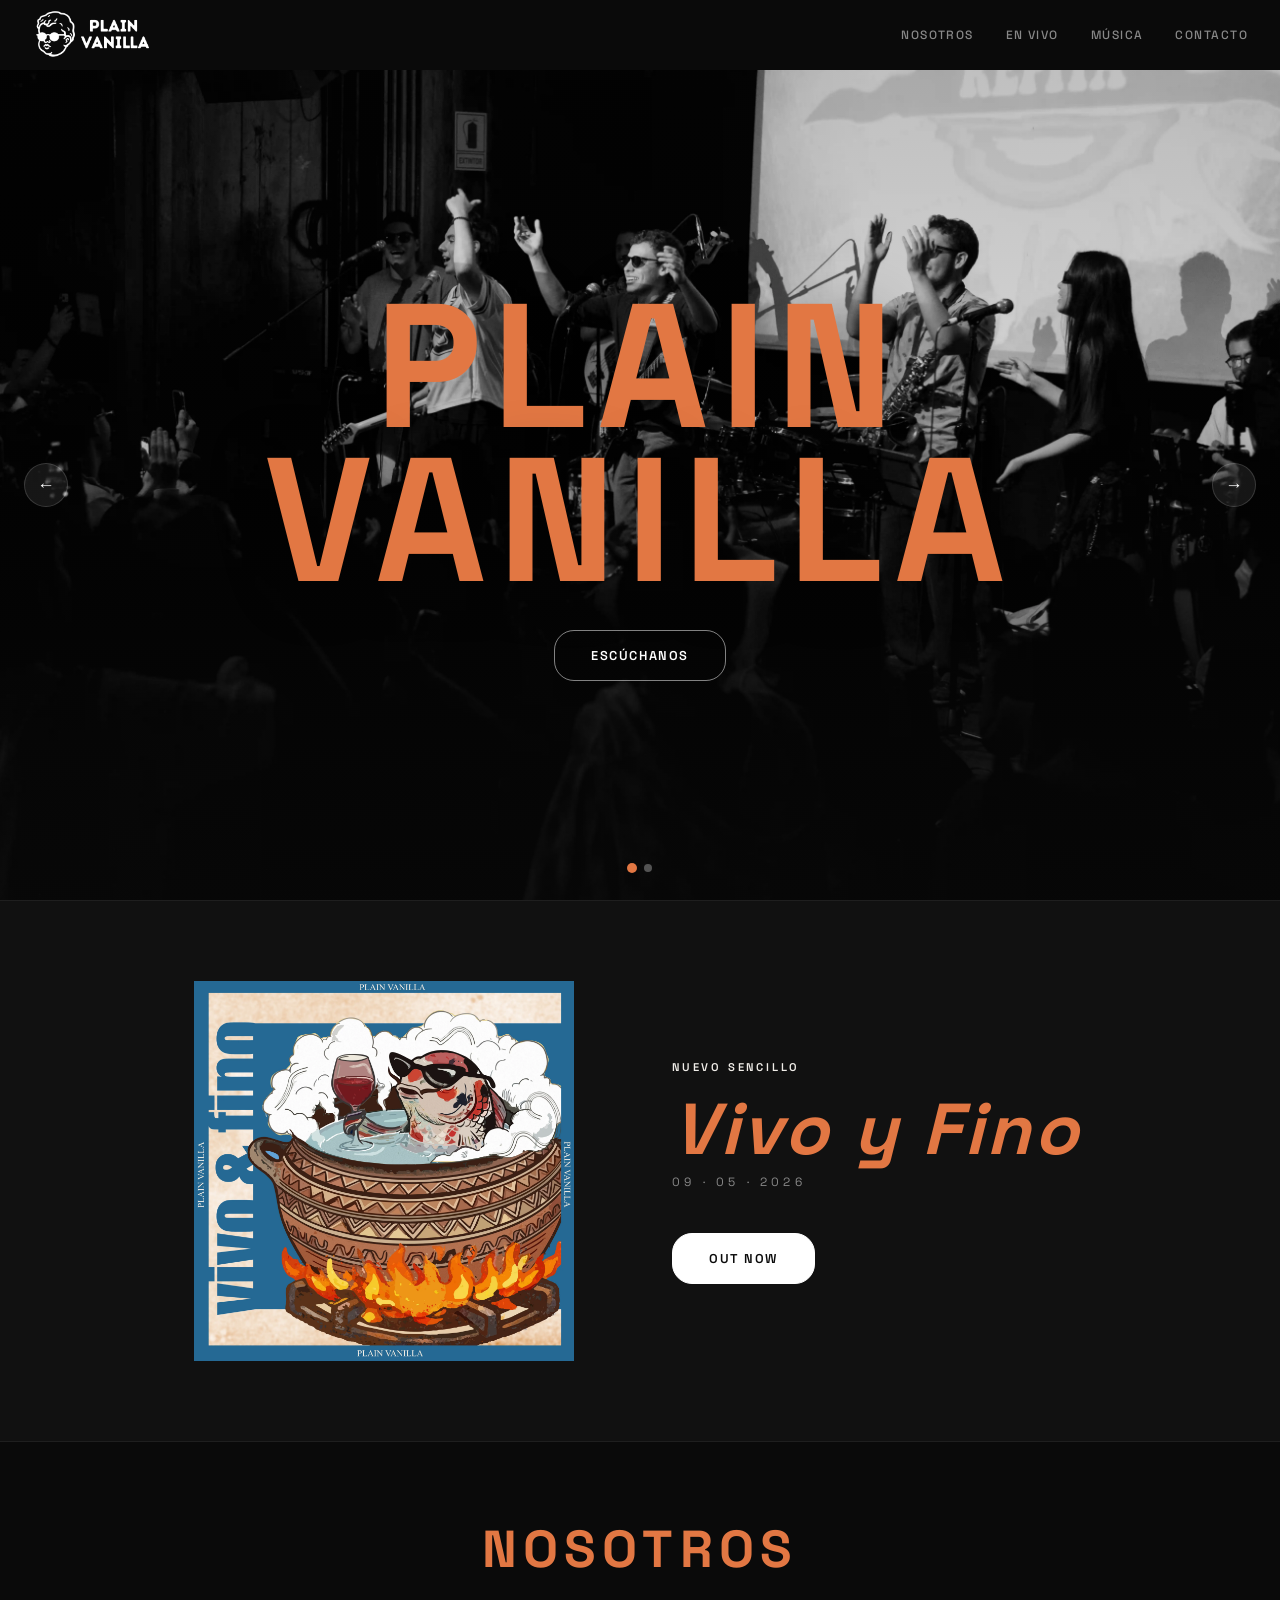
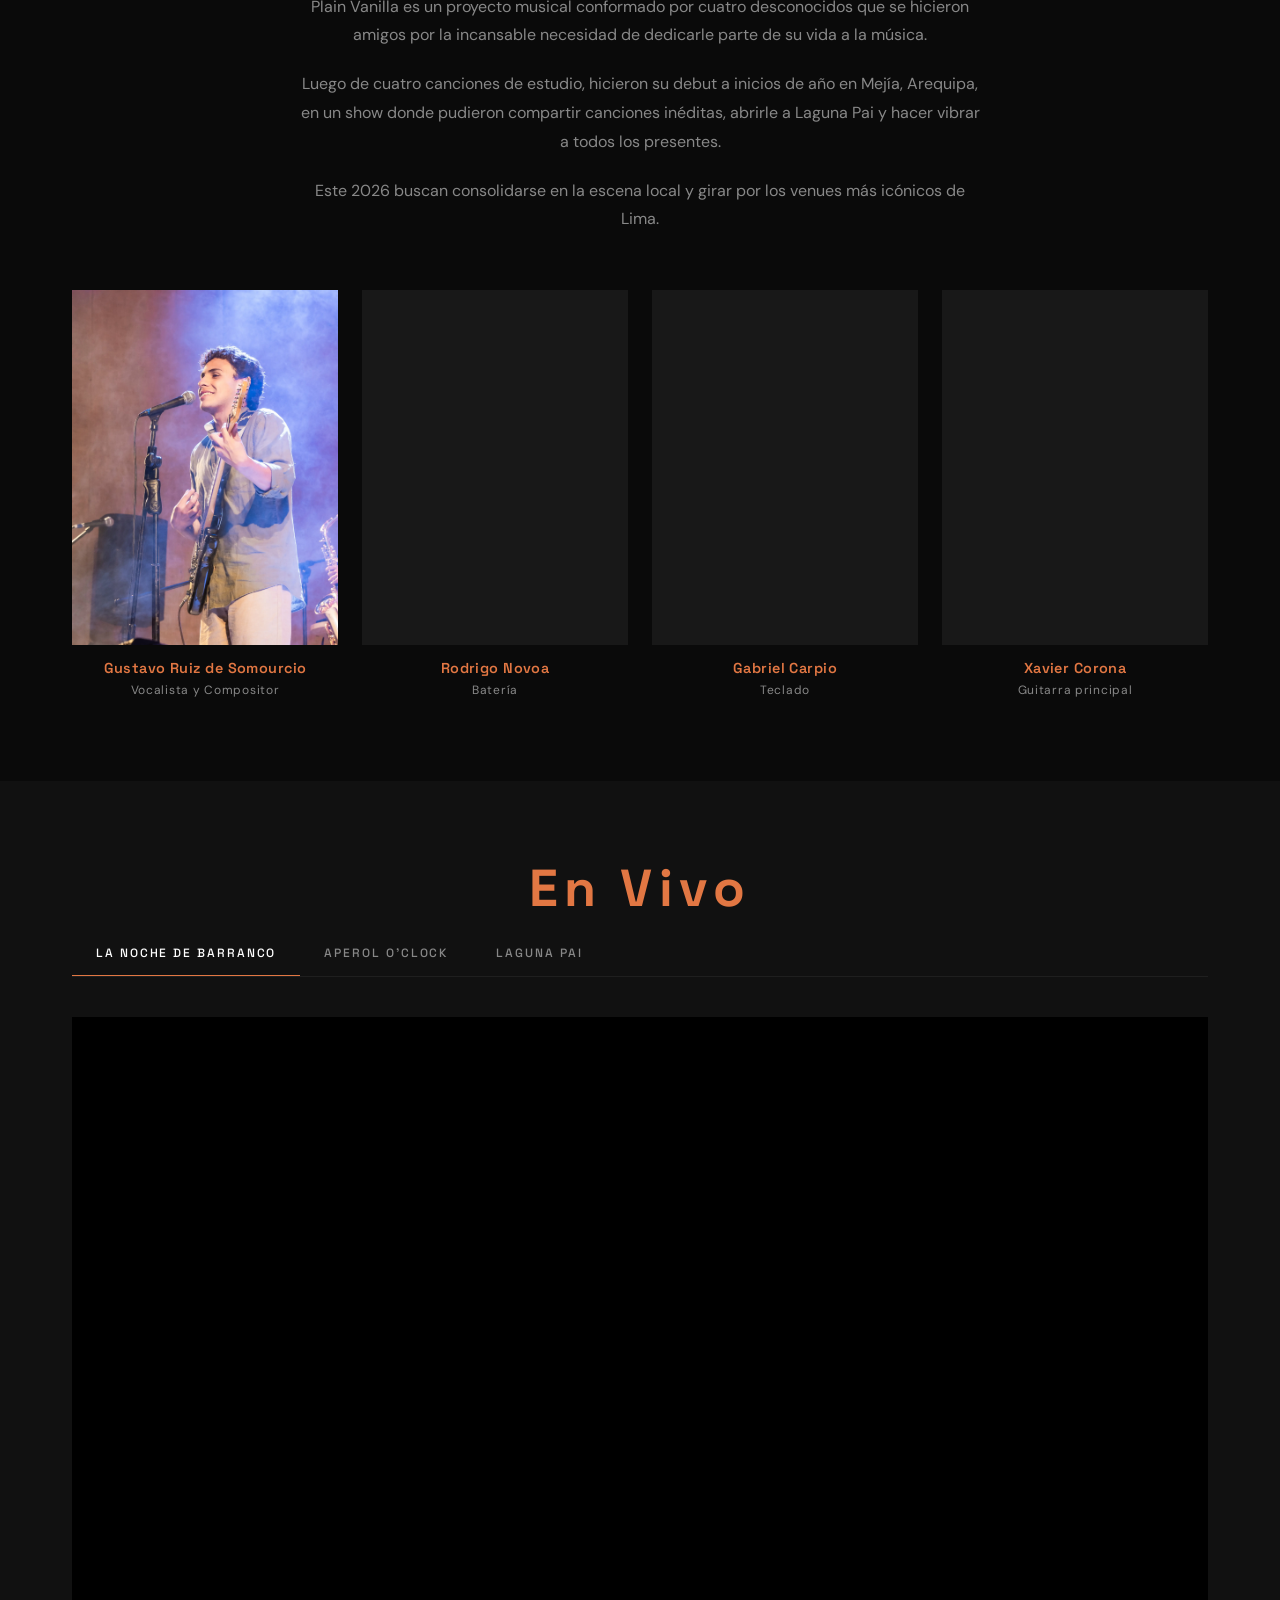
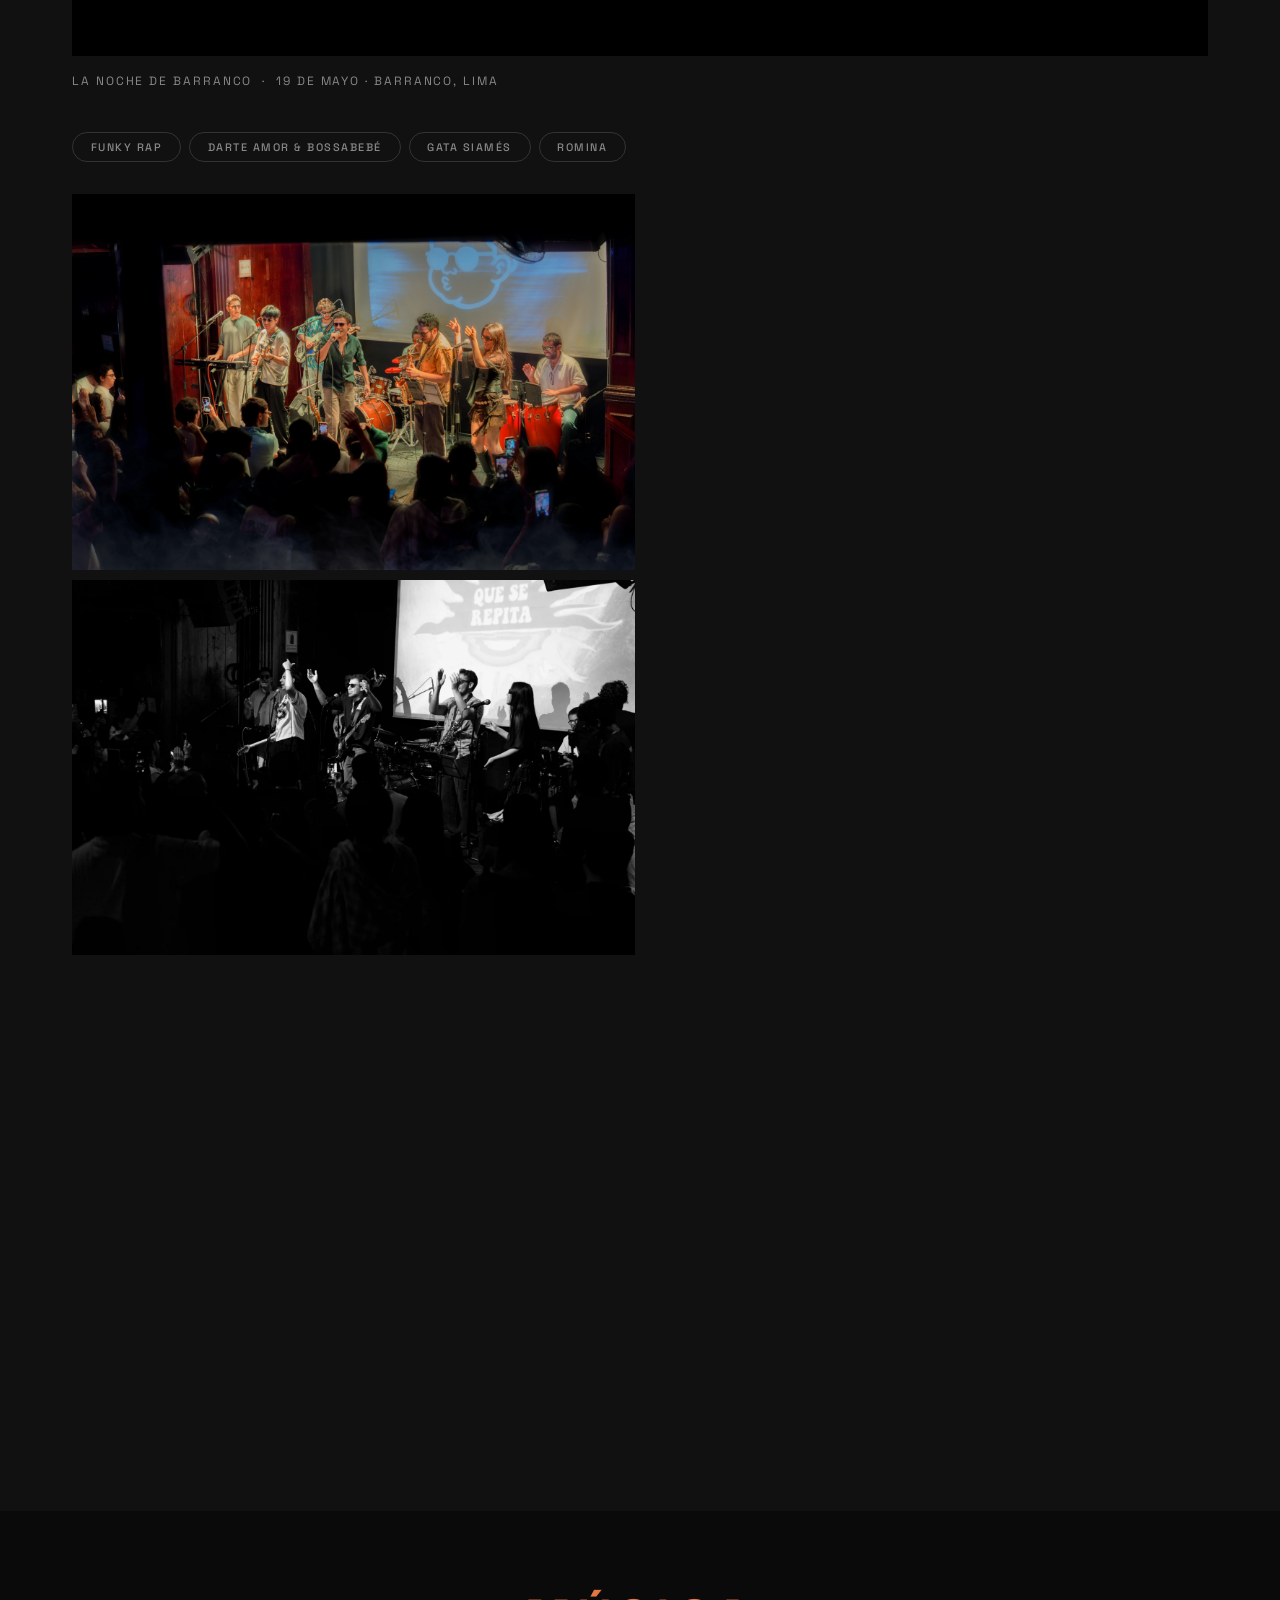
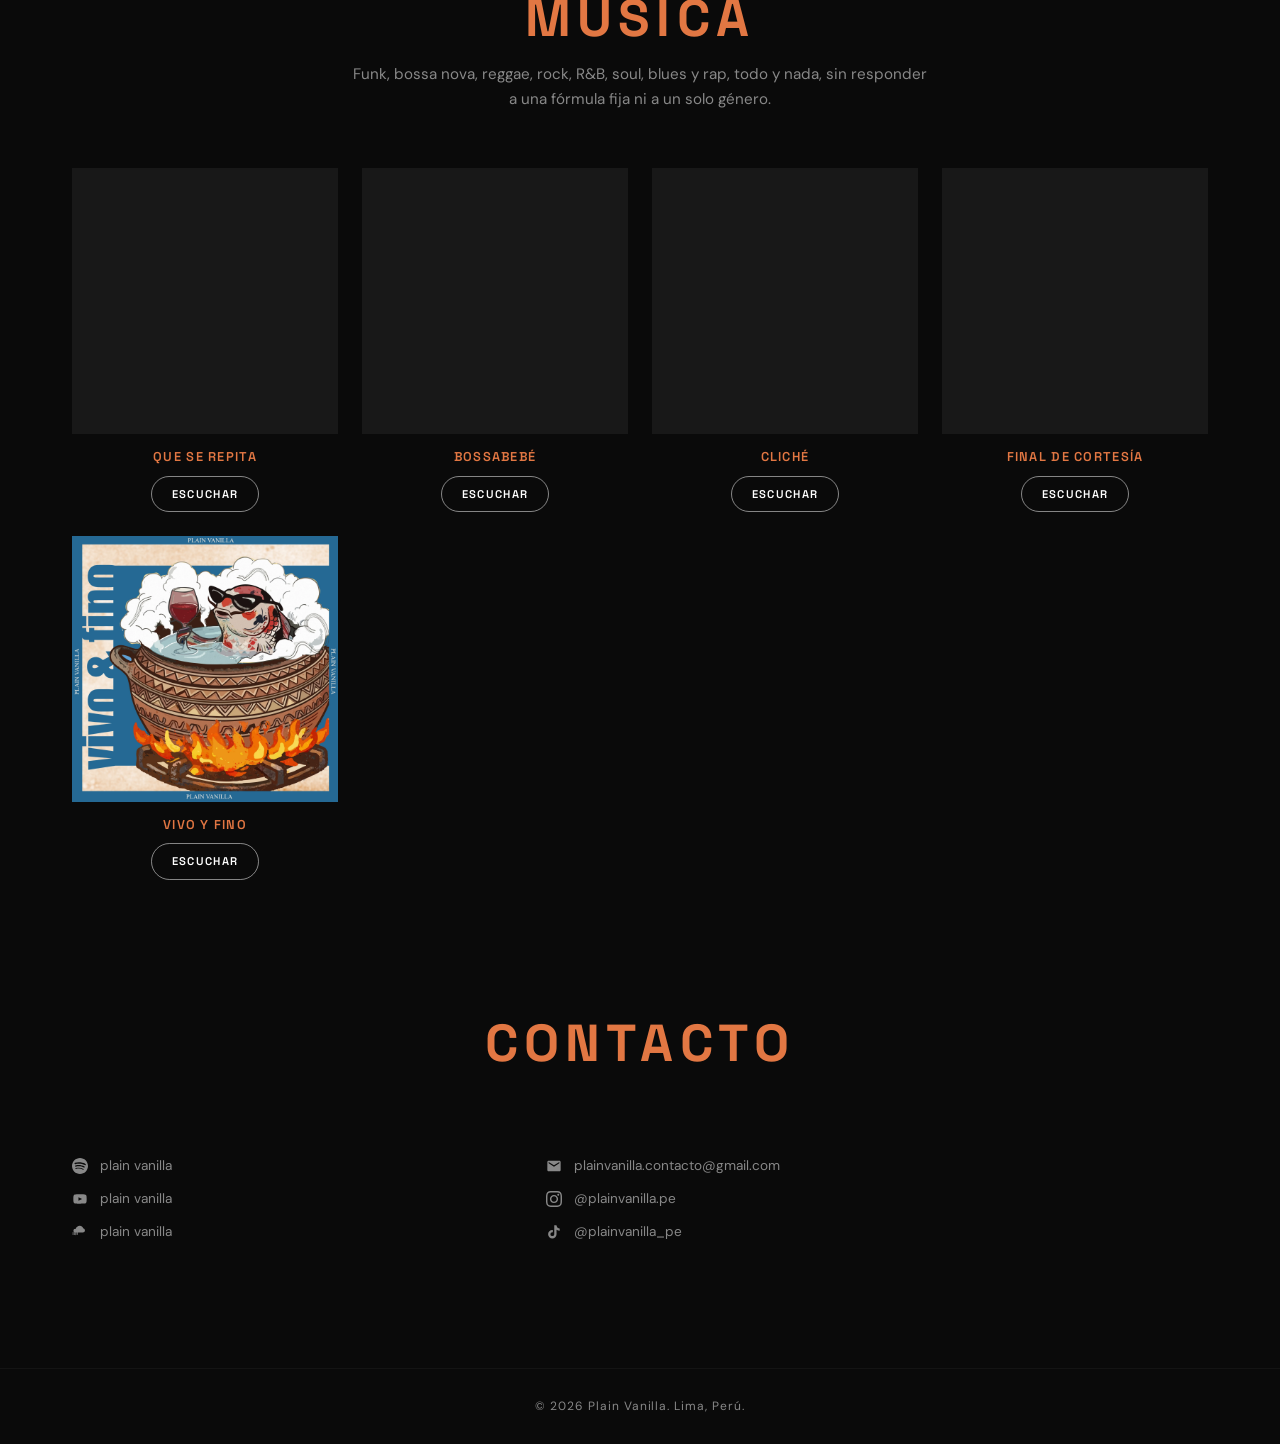
==== commit e6aad144: "Fixes a events-data.js para la vsualización de videos" ====
--- a/index.html
+++ b/index.html
@@ -224,14 +224,13 @@
   ══════════════════════════════════════════ -->
   <section id="en-vivo">
     <div class="container">
-      <p class="eyebrow fade-in">En Vivo</p>
-      <h2 class="section-title fade-in">Rompiendo la tarima</h2>
+      <h2 class="section-title fade-in">En Vivo</h2>
 
       <!-- Tabs de evento -->
       <nav class="ev-tabs fade-in" aria-label="Seleccionar evento" role="tablist">
         <button class="ev-tab is-active" role="tab" data-event="la-noche" aria-selected="true">La Noche de Barranco</button>
+        <button class="ev-tab" role="tab" data-event="aperol" aria-selected="false">Aperol O'clock</button>
         <button class="ev-tab" role="tab" data-event="mejia" aria-selected="false">Laguna Pai</button>
-        <button class="ev-tab" role="tab" data-event="aperol" aria-selected="false">Aperol O'clock</button>
       </nav>
 
       <!-- Stage — video destacado -->
@@ -239,7 +238,7 @@
         <div class="ev-stage-video">
           <iframe
             id="ev-featured"
-            src="https://www.youtube.com/embed/cYXllpHXKWI"
+            src="https://www.youtube.com/embed/dQ9UH9av3Kg"
             title="Plain Vanilla — En Vivo"
             frameborder="0"
             allow="accelerometer; autoplay; clipboard-write; encrypted-media; gyroscope; picture-in-picture; web-share"
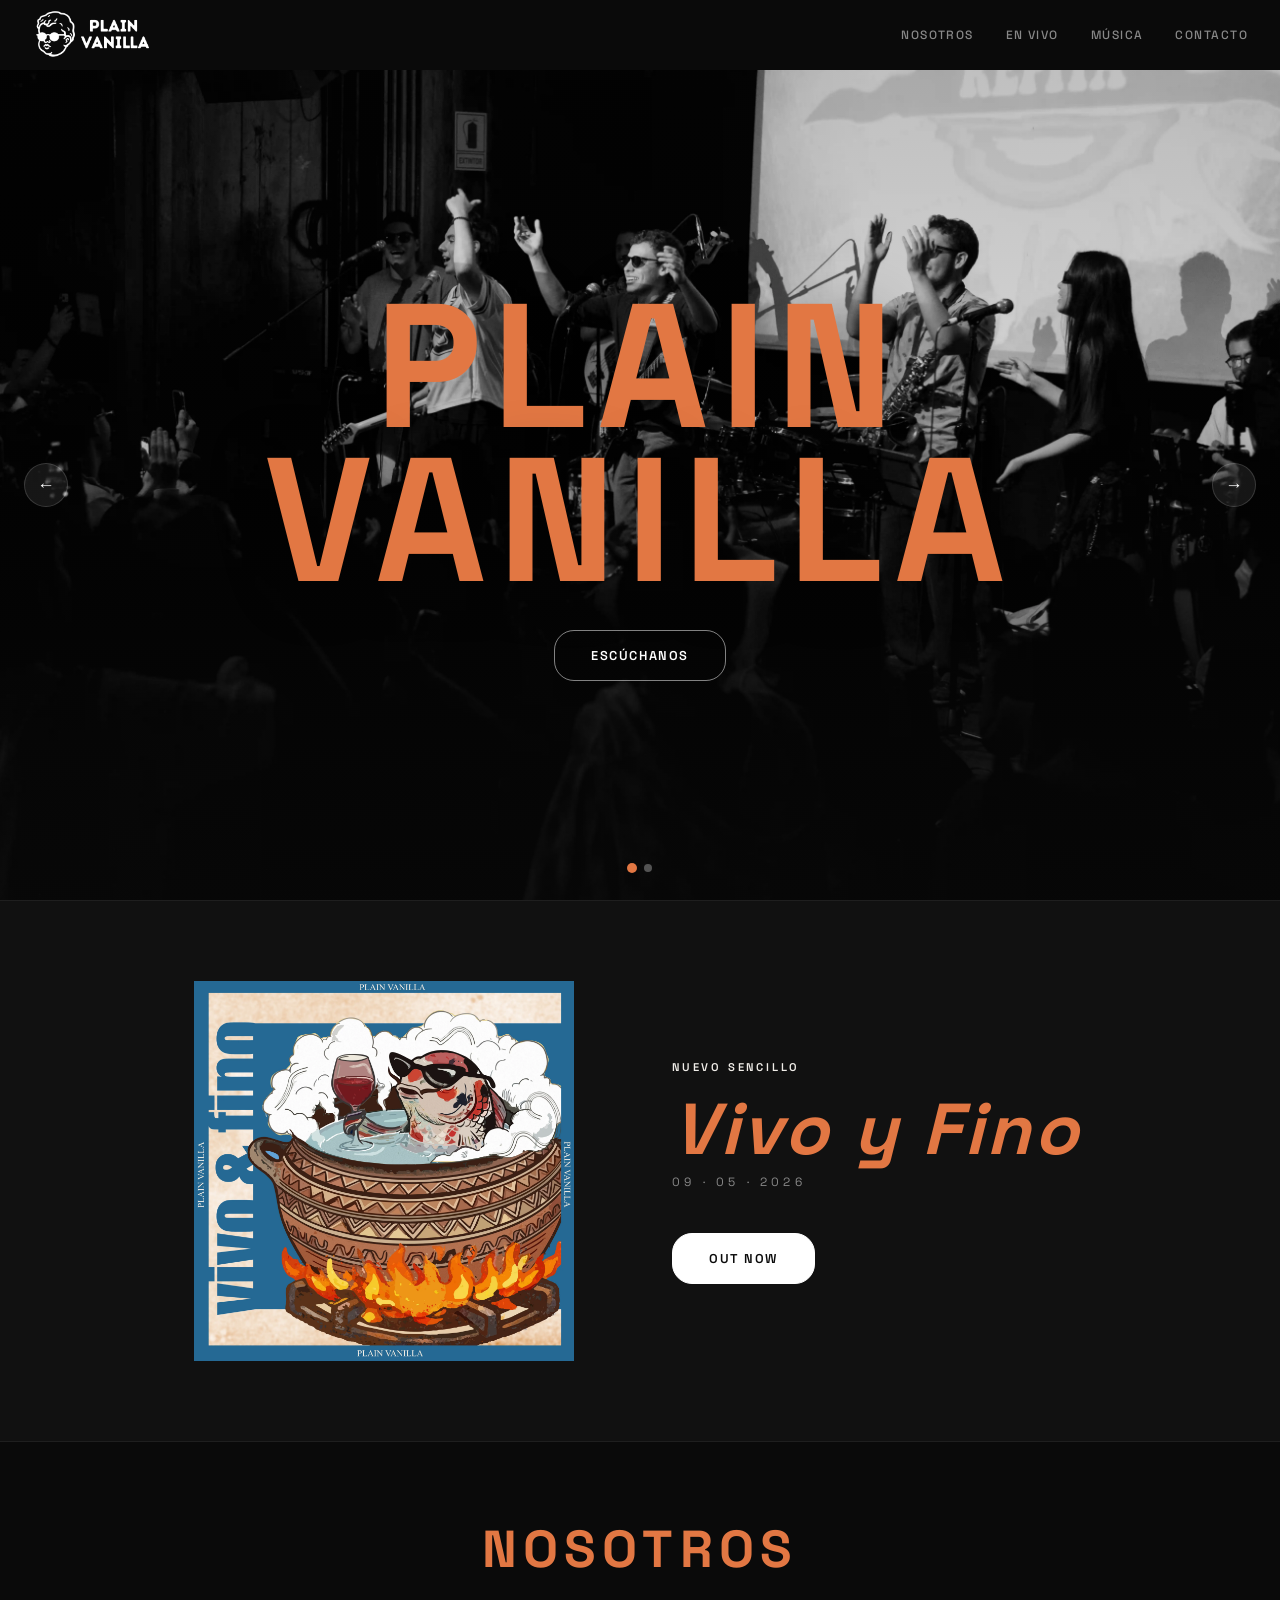
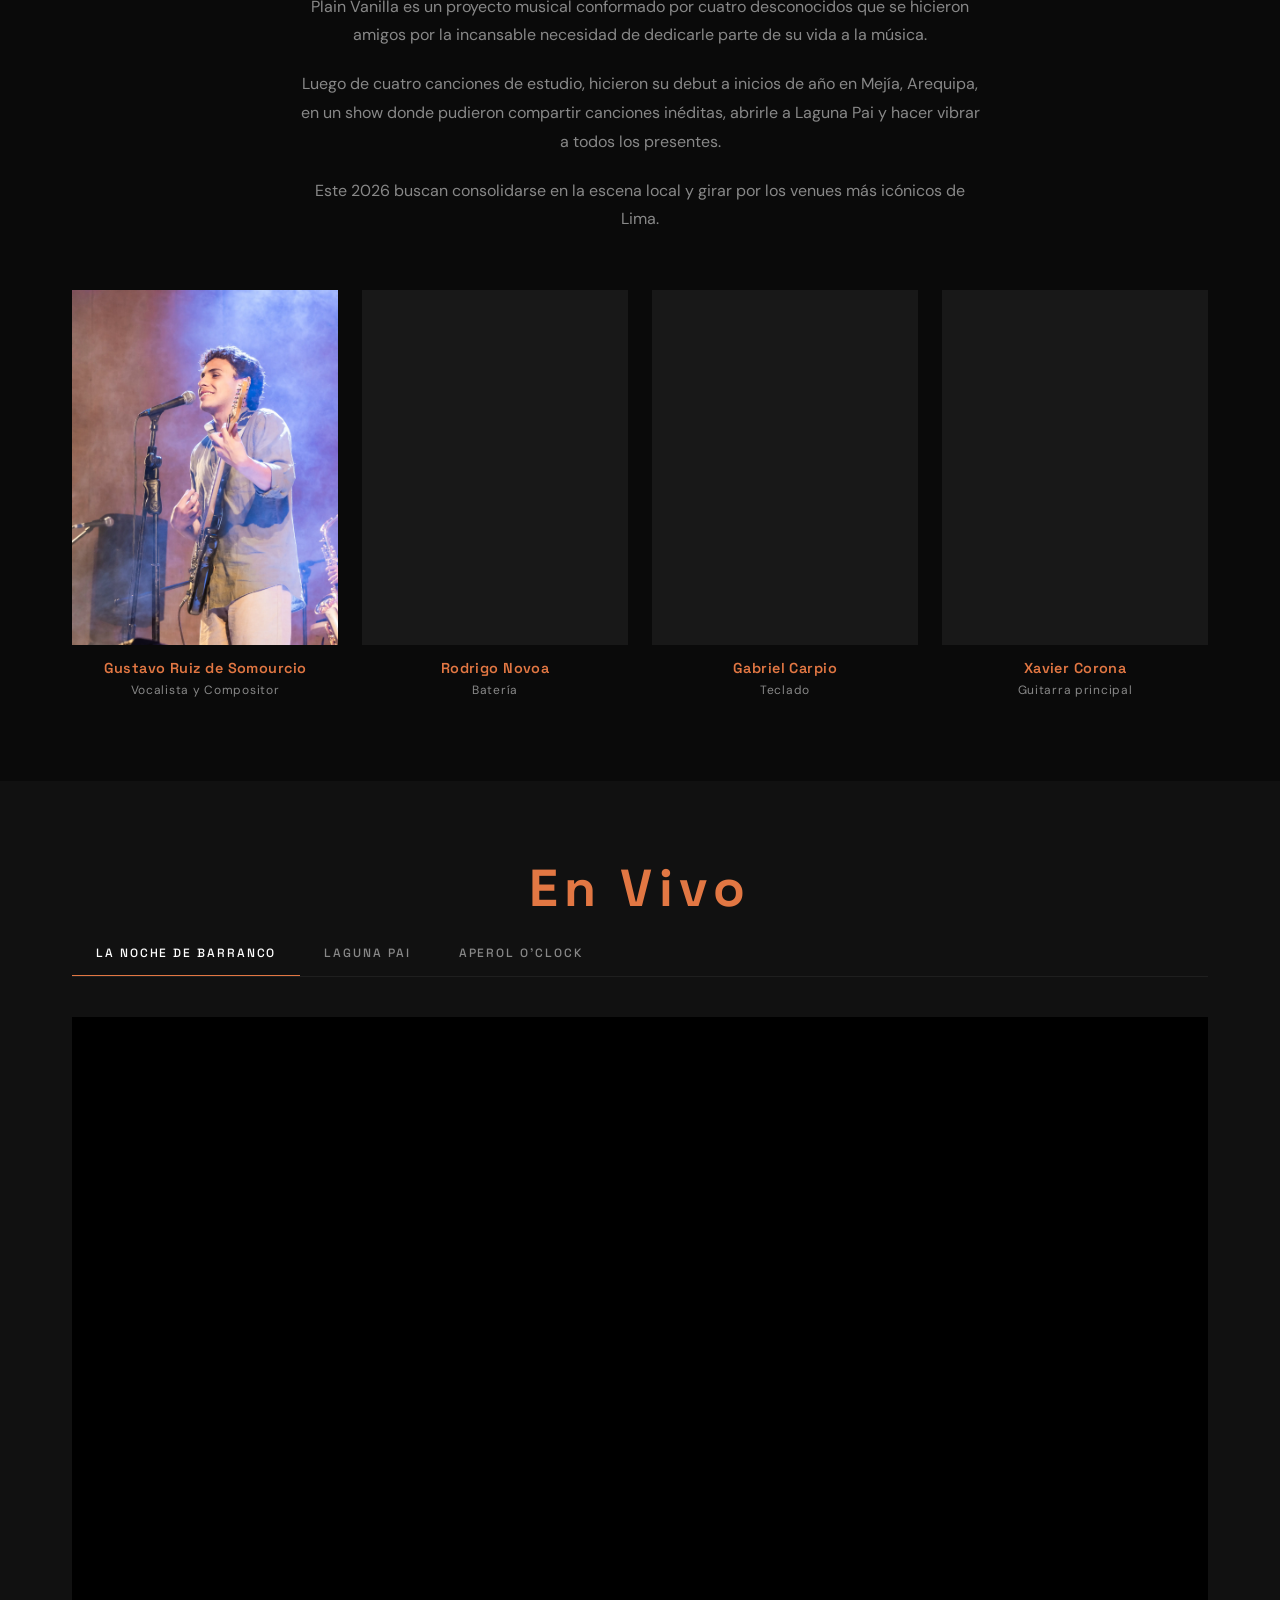
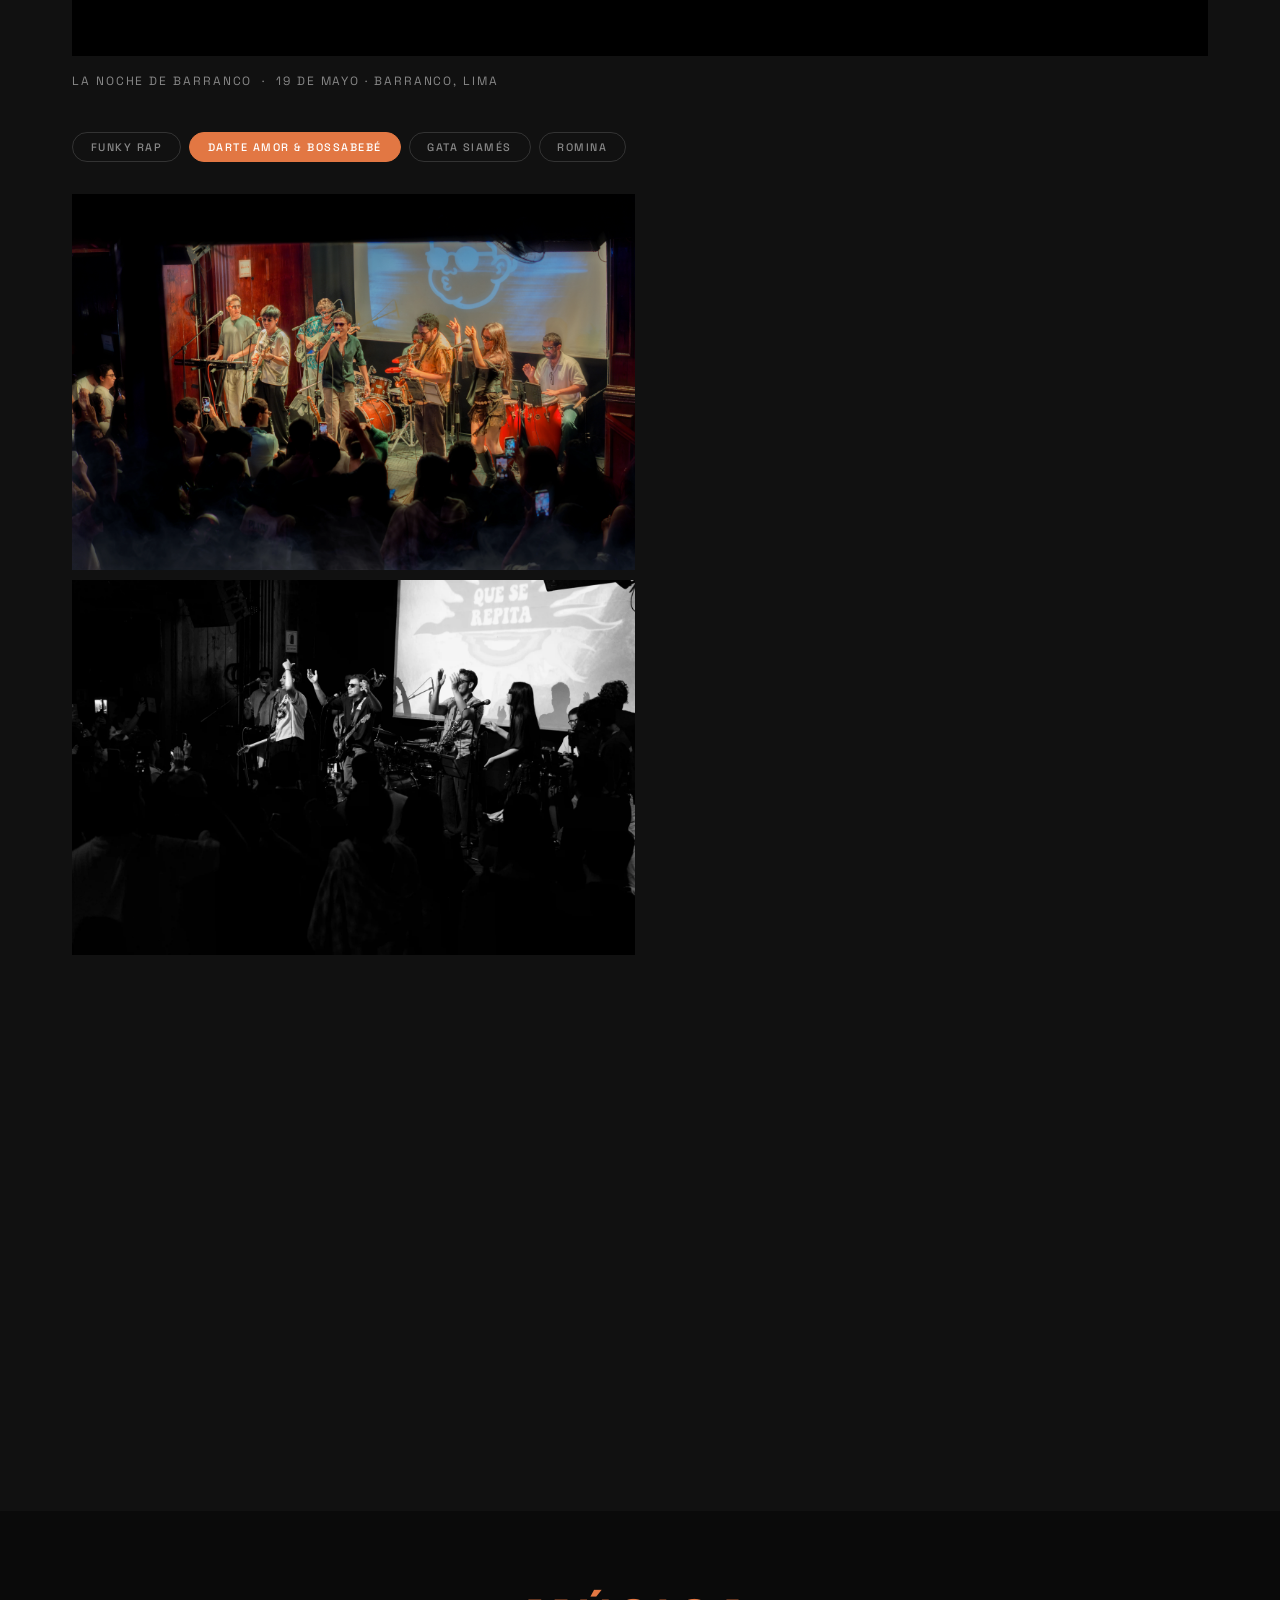
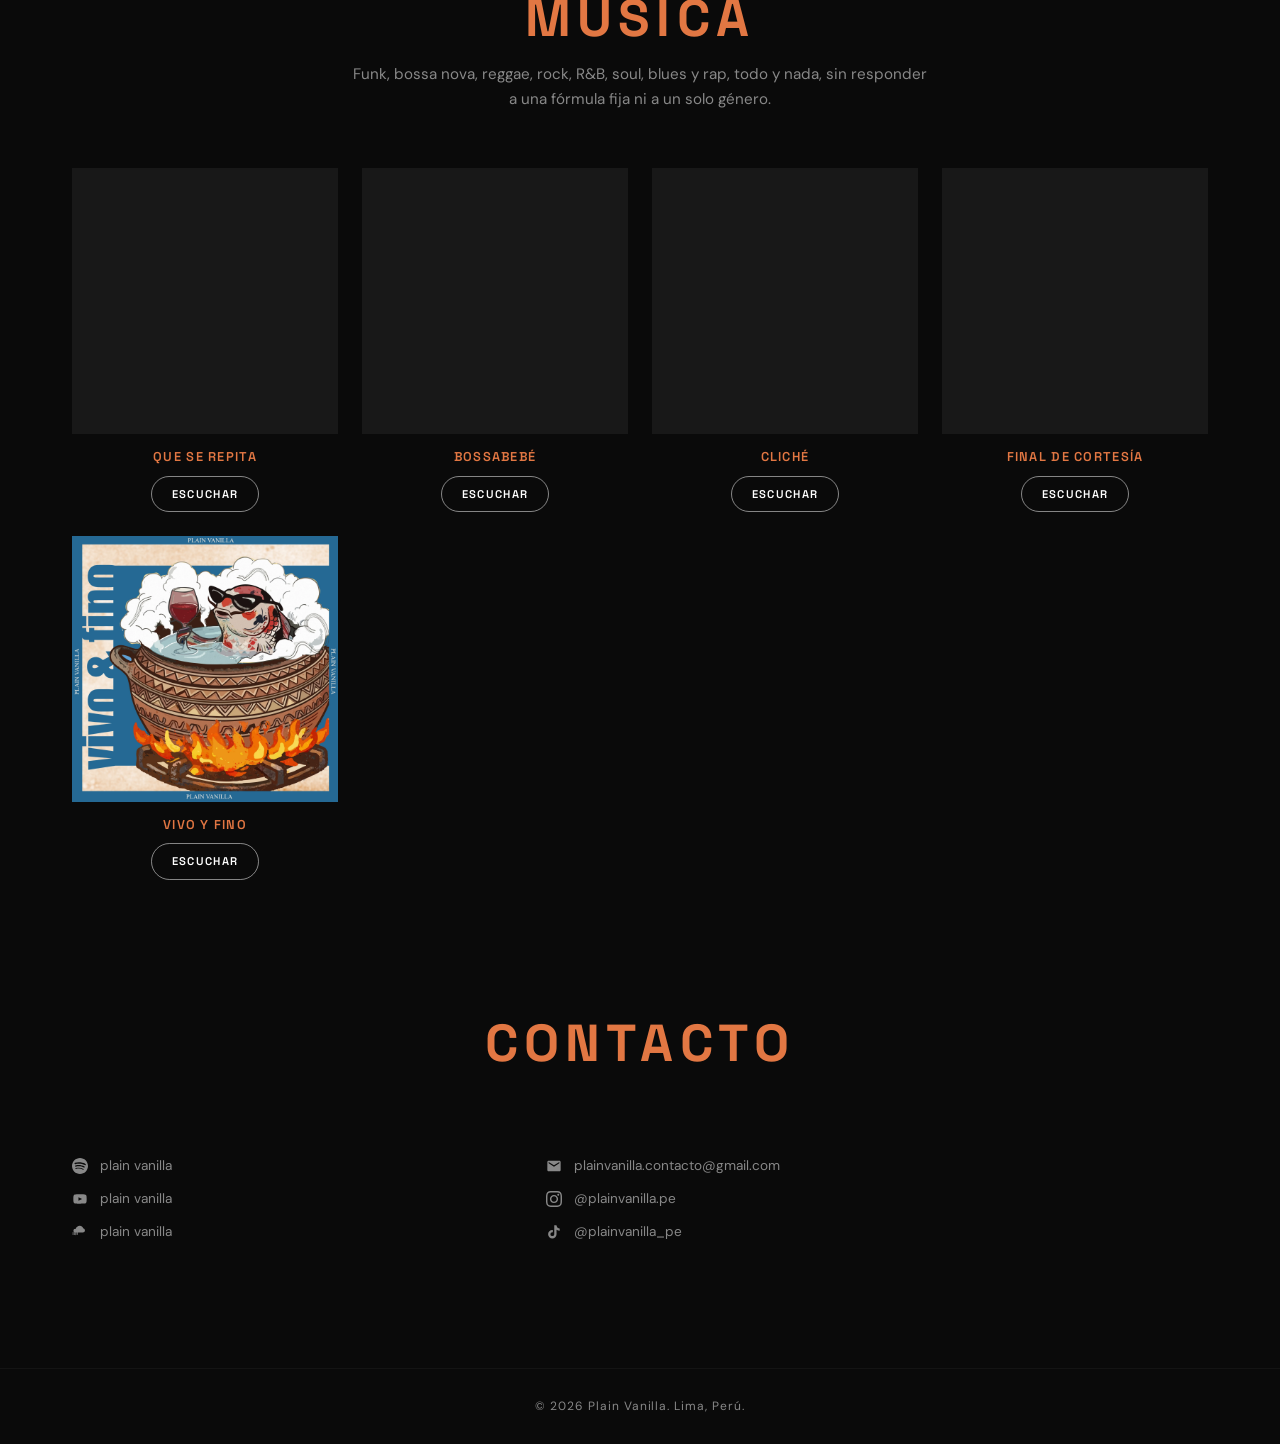
==== commit 48d5e7ae: "Mejoras a la sección en vivo" ====
--- a/index.html
+++ b/index.html
@@ -229,8 +229,8 @@
       <!-- Tabs de evento -->
       <nav class="ev-tabs fade-in" aria-label="Seleccionar evento" role="tablist">
         <button class="ev-tab is-active" role="tab" data-event="la-noche" aria-selected="true">La Noche de Barranco</button>
+        <button class="ev-tab" role="tab" data-event="mejia" aria-selected="false">Laguna Pai</button>
         <button class="ev-tab" role="tab" data-event="aperol" aria-selected="false">Aperol O'clock</button>
-        <button class="ev-tab" role="tab" data-event="mejia" aria-selected="false">Laguna Pai</button>
       </nav>
 
       <!-- Stage — video destacado -->
@@ -238,7 +238,7 @@
         <div class="ev-stage-video">
           <iframe
             id="ev-featured"
-            src="https://www.youtube.com/embed/dQ9UH9av3Kg"
+            src="https://www.youtube.com/embed/cYXllpHXKWI"
             title="Plain Vanilla — En Vivo"
             frameborder="0"
             allow="accelerometer; autoplay; clipboard-write; encrypted-media; gyroscope; picture-in-picture; web-share"
--- a/css/styles.css
+++ b/css/styles.css
@@ -1444,6 +1444,8 @@
   scrollbar-width: none;
   -ms-overflow-style: none;
   border-bottom: 1px solid rgba(255,255,255,0.06);
+  touch-action: pan-x;
+  -webkit-overflow-scrolling: touch;
 }
 .ev-tabs::-webkit-scrollbar { display: none; }
 
@@ -1616,8 +1618,9 @@
 }
 
 /* Stage hidden (Aperol) */
-.ev-stage--hidden   { display: none; }
-.ev-caption--hidden { display: none; }
+.ev-stage--hidden    { display: none; }
+.ev-caption--hidden  { display: none; }
+.ev-caption--fading  { opacity: 0; }
 
 /* Pinterest 2-col photo grid */
 #ev-grid { columns: 2; }
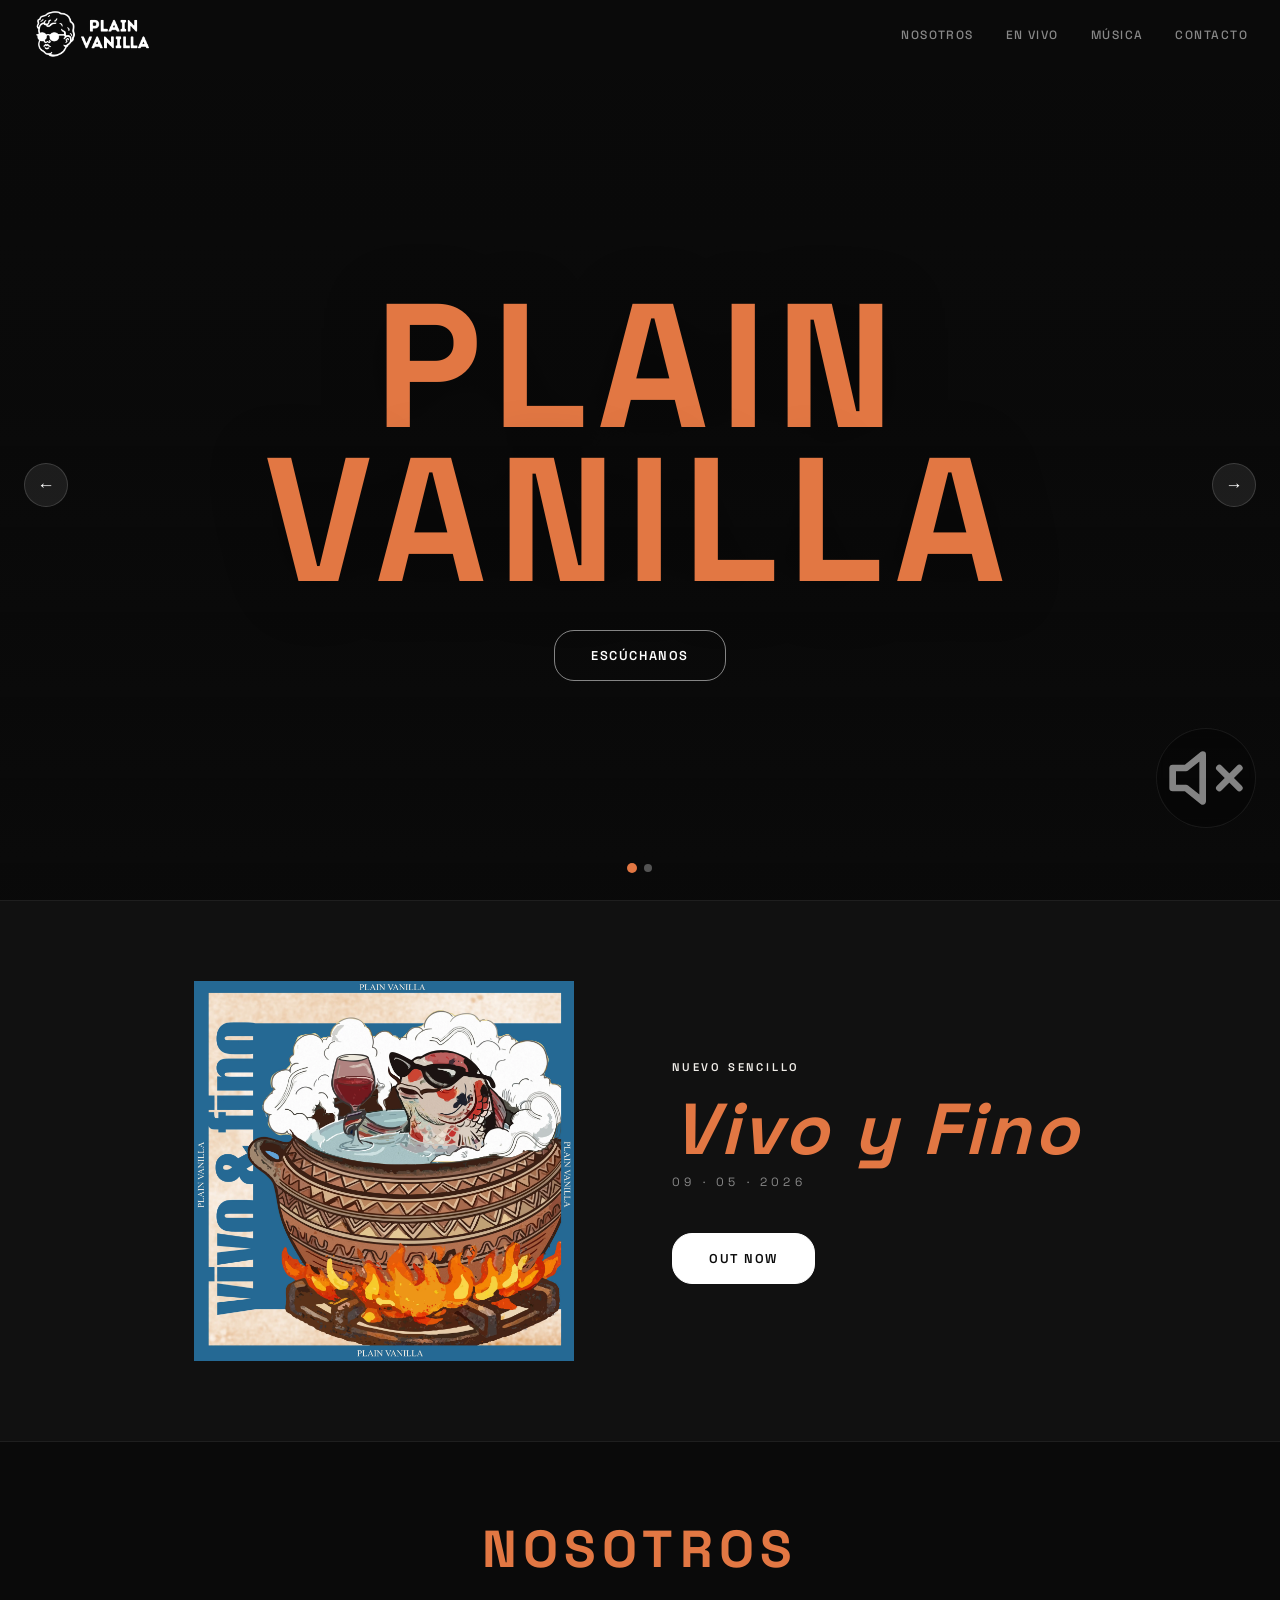
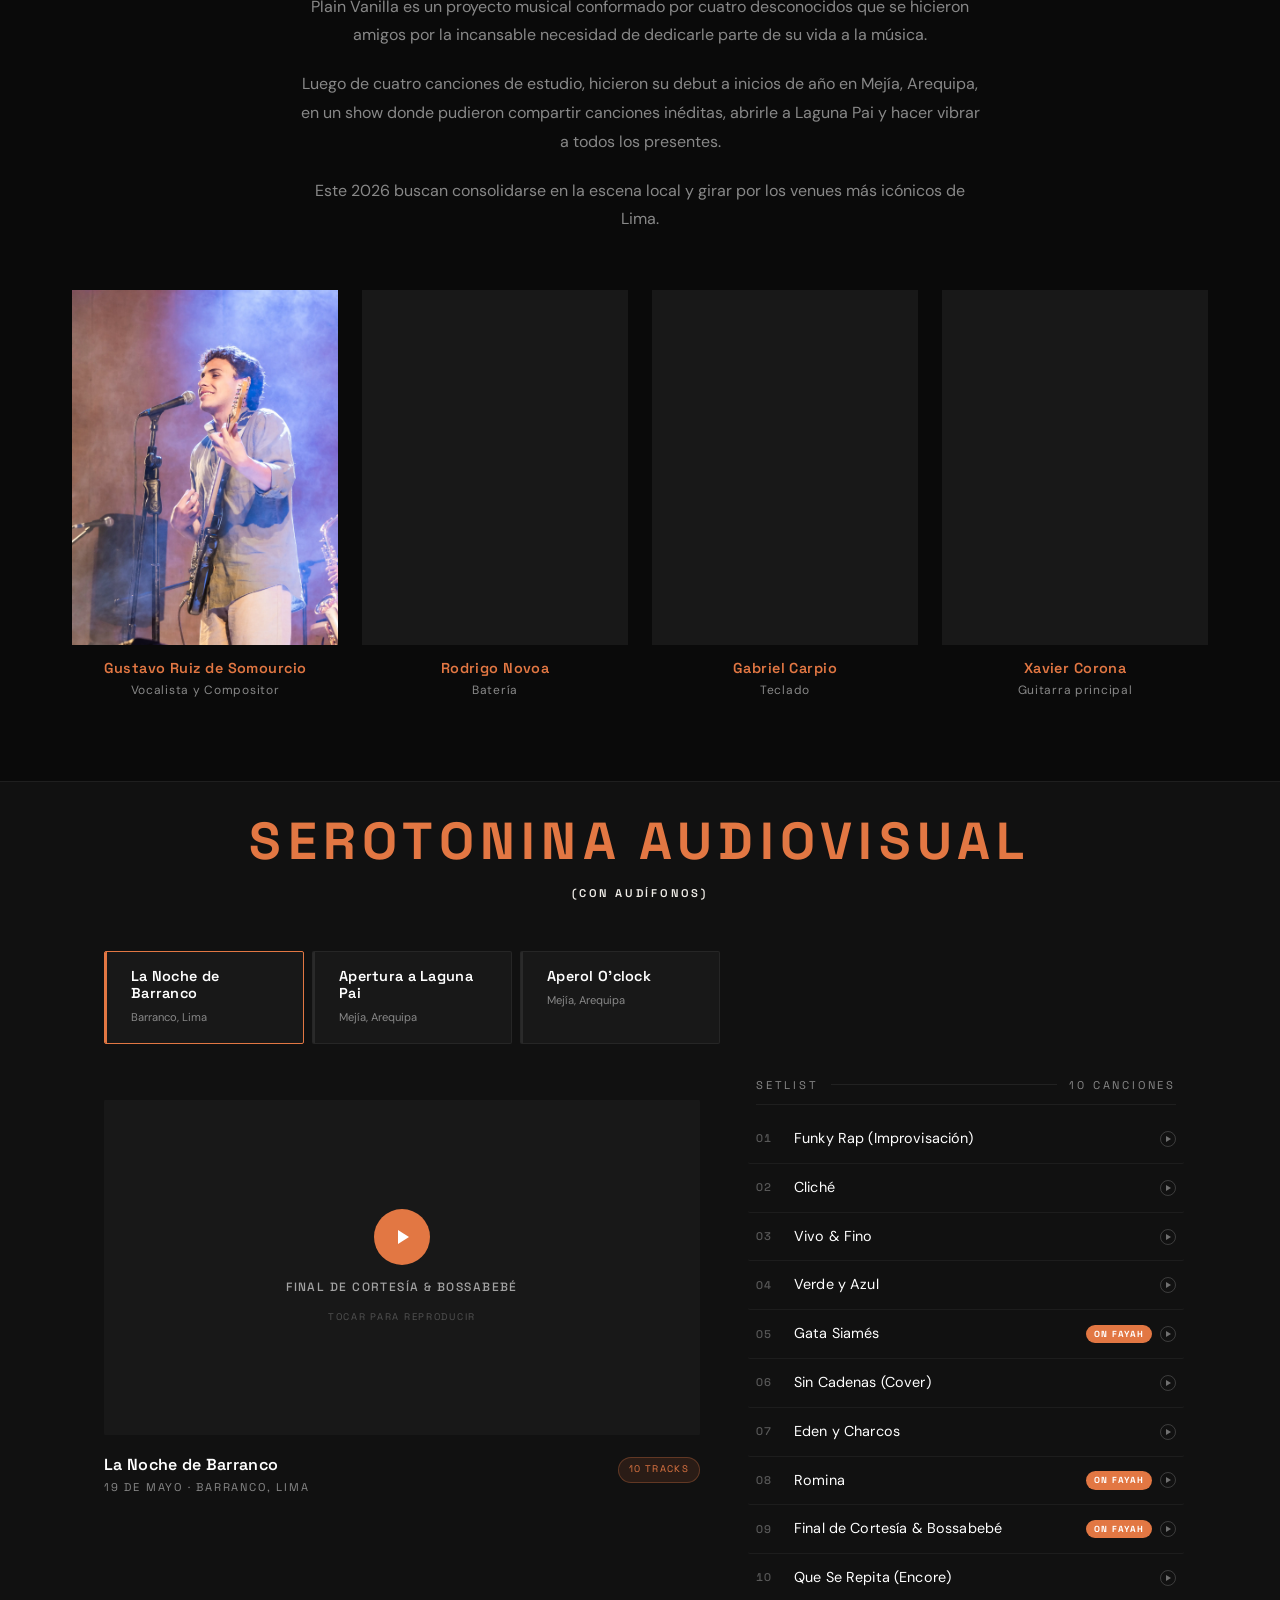
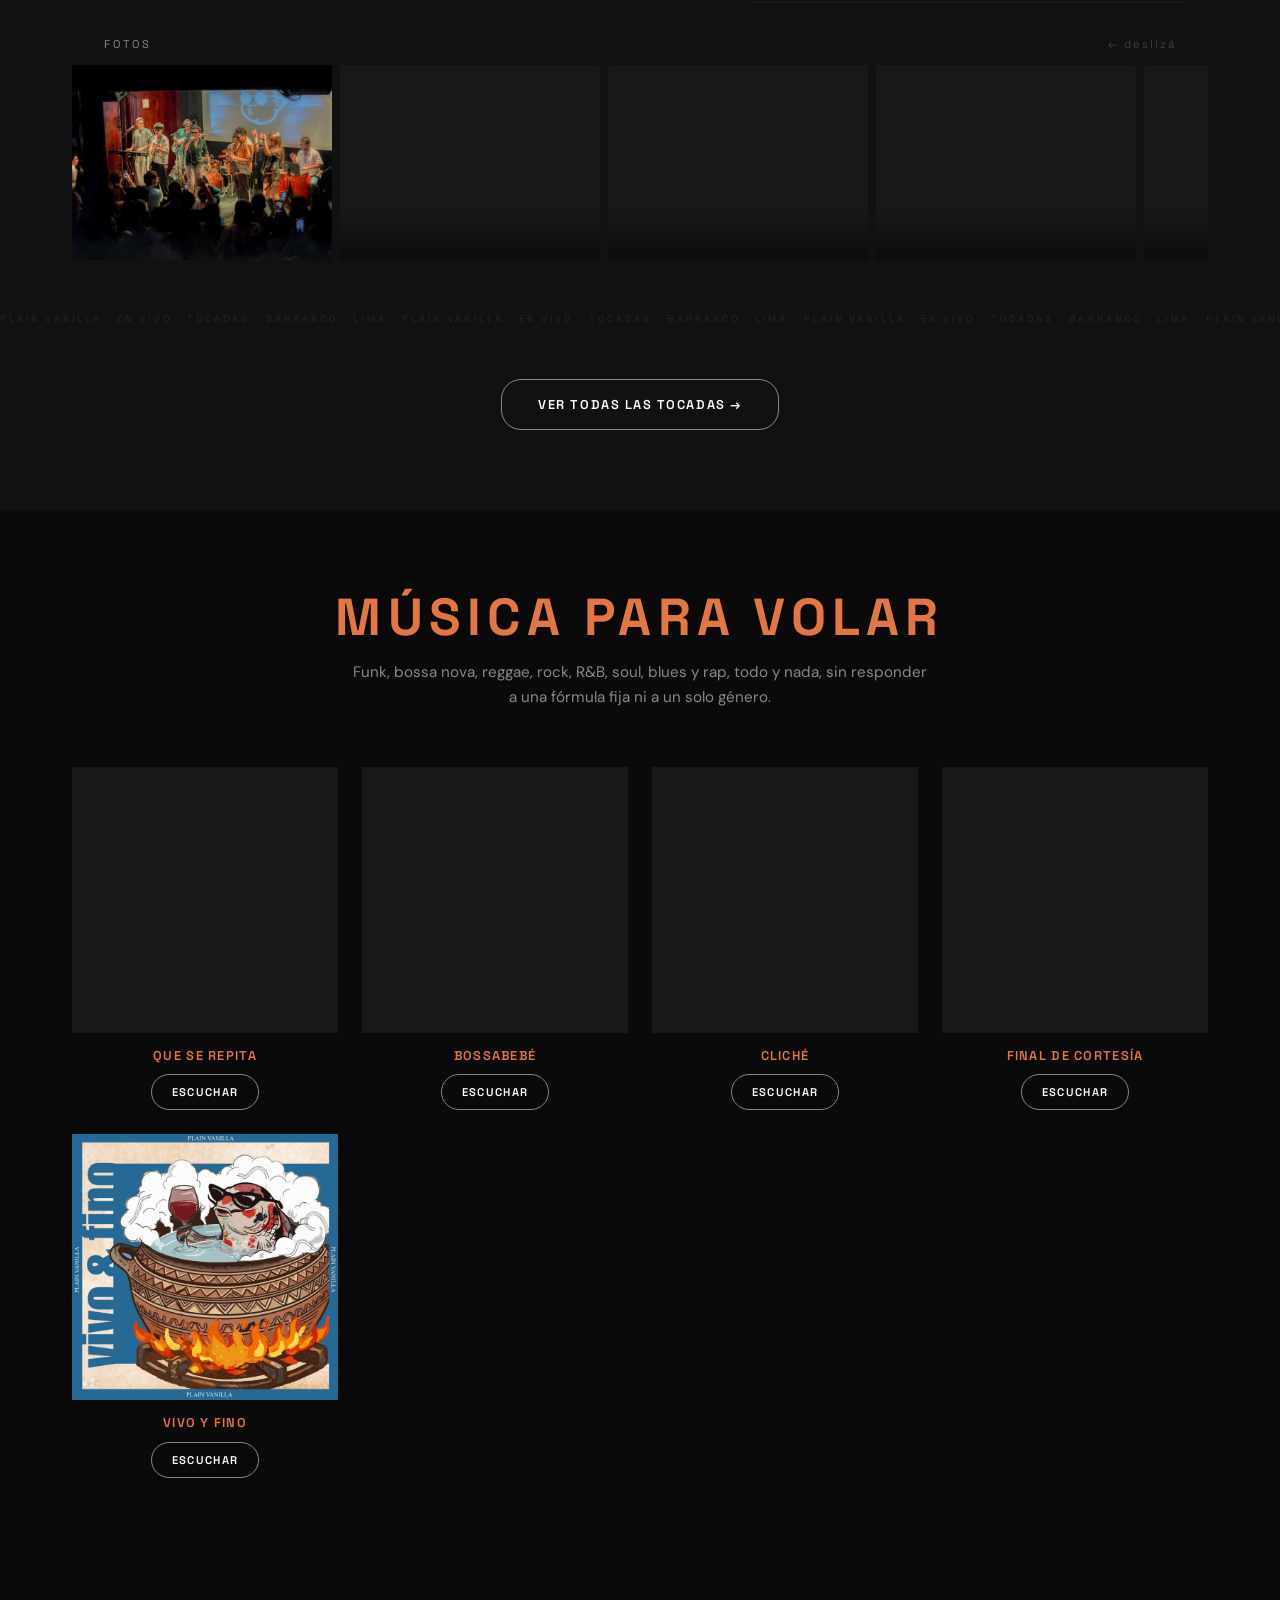
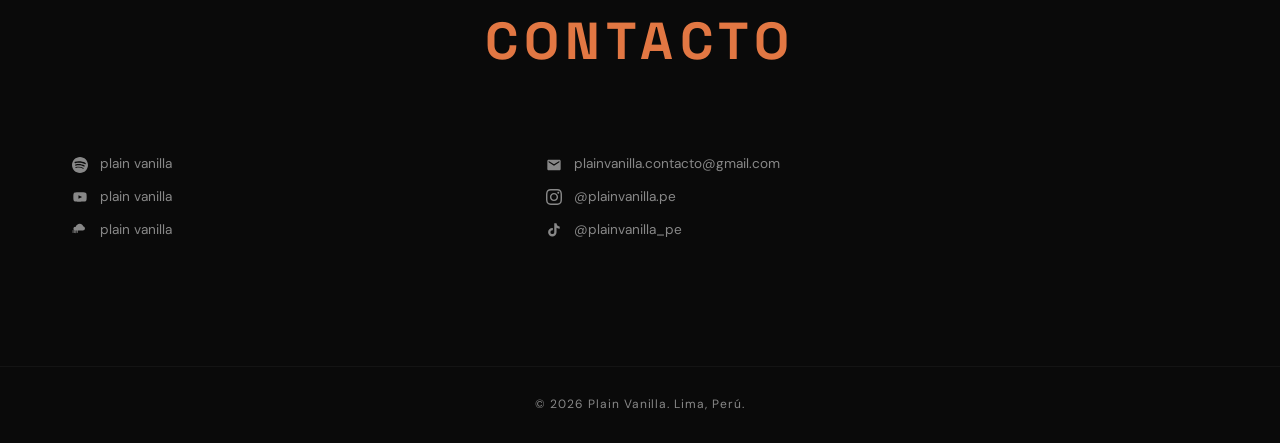
==== commit 2db9f437: "Mejoras al hero section y a la sección en vivo" ====
--- a/index.html
+++ b/index.html
@@ -68,7 +68,12 @@
 
     <!-- Slide 1: Landing -->
     <div class="carousel-slide is-active">
-      <div class="hero-bg" style="background-image: url('assets/Live/la-noche-1905/LaNoche_02.webp');" aria-hidden="true"></div>
+      <div class="hero-video-wrap">
+        <video class="hero-bg" id="hero-video" autoplay muted loop playsinline preload="metadata" aria-hidden="true">
+          <source src="assets/Live/la-noche-1905/LaNoche_encore_06.mp4" type="video/mp4">
+        </video>
+        <div class="hero-bg-overlay" aria-hidden="true"></div>
+      </div>
       <div class="hero-content">
         <h1>PLAIN<br>VANILLA</h1>
         <a href="#musica" class="btn btn-outline">ESCÚCHANOS</a>
@@ -89,6 +94,7 @@
     <!-- Navegación -->
     <button class="carousel-arrow carousel-arrow--prev" aria-label="Slide anterior">&#8592;</button>
     <button class="carousel-arrow carousel-arrow--next" aria-label="Slide siguiente">&#8594;</button>
+    <button class="hero-mute-btn" id="hero-mute-btn" aria-label="Activar sonido"></button>
     <div class="carousel-dots" role="tablist" aria-label="Slides">
       <button class="carousel-dot is-active" role="tab" aria-selected="true"  aria-label="Slide 1"></button>
       <button class="carousel-dot"           role="tab" aria-selected="false" aria-label="Slide 2"></button>
@@ -223,42 +229,101 @@
        EN VIVO — HUB UNIFICADO
   ══════════════════════════════════════════ -->
   <section id="en-vivo">
+
+    <!-- Header -->
+    <div class="ev-header container">
+      <h2 class="section-title fade-in">SEROTONINA AUDIOVISUAL</h2>
+      <p class="eyebrow fade-in">(con audífonos)</p>
+    </div>
+
+    <!-- Show cards — pobladas por JS -->
+    <div class="ev-show-cards" id="ev-show-cards" role="tablist" aria-label="Seleccionar show"></div>
+
+    <!-- Contenido del show activo -->
     <div class="container">
-      <h2 class="section-title fade-in">En Vivo</h2>
-
-      <!-- Tabs de evento -->
-      <nav class="ev-tabs fade-in" aria-label="Seleccionar evento" role="tablist">
-        <button class="ev-tab is-active" role="tab" data-event="la-noche" aria-selected="true">La Noche de Barranco</button>
-        <button class="ev-tab" role="tab" data-event="mejia" aria-selected="false">Laguna Pai</button>
-        <button class="ev-tab" role="tab" data-event="aperol" aria-selected="false">Aperol O'clock</button>
-      </nav>
-
-      <!-- Stage — video destacado -->
-      <div class="ev-stage fade-in" id="ev-stage">
-        <div class="ev-stage-video">
-          <iframe
-            id="ev-featured"
-            src="https://www.youtube.com/embed/cYXllpHXKWI"
-            title="Plain Vanilla — En Vivo"
-            frameborder="0"
-            allow="accelerometer; autoplay; clipboard-write; encrypted-media; gyroscope; picture-in-picture; web-share"
-            referrerpolicy="strict-origin-when-cross-origin"
-            allowfullscreen loading="lazy">
-          </iframe>
-        </div>
-      </div>
-      <p class="ev-stage-caption fade-in" id="ev-caption">La Noche de Barranco &nbsp;·&nbsp; 19 de mayo · Barranco, Lima</p>
-
-      <!-- Botones de canción — poblados por JS -->
-      <div class="ev-songs" id="ev-songs"></div>
-
-      <!-- Grid de fotos (max 5, estilo Pinterest) — poblado por JS -->
-      <div class="ev-grid gallery-grid" id="ev-grid" aria-label="Fotos en vivo"></div>
-
-      <div class="ev-cta fade-in">
-        <a href="galeria.html" class="btn btn-outline">Ver más →</a>
-      </div>
-    </div>
+
+      <!-- Two-col: video+meta LEFT · setlist RIGHT en desktop -->
+      <div id="ev-two-col">
+
+        <!-- Columna izquierda: video + meta -->
+        <div>
+
+          <!-- Video con overlay de play -->
+          <div class="ev-video-wrap" id="ev-video-wrap">
+            <div class="ev-video-overlay" id="ev-video-overlay">
+              <button class="ev-play-circle" id="ev-play-btn" aria-label="Reproducir video destacado">
+                <svg width="24" height="24" viewBox="0 0 24 24" fill="white" aria-hidden="true">
+                  <path d="M8 5v14l11-7z"/>
+                </svg>
+              </button>
+              <p class="ev-video-label" id="ev-video-label"></p>
+              <p class="ev-video-hint">Tocar para reproducir</p>
+            </div>
+            <iframe
+              id="ev-featured"
+              src=""
+              title="Plain Vanilla — En Vivo"
+              frameborder="0"
+              allow="accelerometer; autoplay; clipboard-write; encrypted-media; gyroscope; picture-in-picture; web-share"
+              referrerpolicy="strict-origin-when-cross-origin"
+              allowfullscreen
+              loading="lazy"
+              style="display:none; position:absolute; inset:0; width:100%; height:100%; border:0;">
+            </iframe>
+            <video
+              id="ev-local-video"
+              autoplay
+              muted
+              loop
+              playsinline
+              preload="metadata"
+              style="display:none; position:absolute; inset:0; width:100%; height:100%; object-fit:cover;">
+            </video>
+            <button class="ev-mute-btn" id="ev-mute-btn" aria-label="Activar sonido" style="display:none;"></button>
+          </div>
+
+          <!-- Meta del show -->
+          <div class="ev-meta fade-in">
+            <div>
+              <p class="ev-meta-name" id="ev-meta-name"></p>
+              <p class="ev-meta-location" id="ev-meta-location"></p>
+            </div>
+            <span class="ev-track-badge" id="ev-track-badge"></span>
+          </div>
+
+        </div><!-- /columna izquierda -->
+
+        <!-- Columna derecha: setlist -->
+        <div>
+          <div class="ev-setlist fade-in" id="ev-setlist" aria-label="Setlist"></div>
+        </div>
+
+      </div><!-- /ev-two-col -->
+
+      <!-- Strip horizontal de fotos -->
+      <div class="ev-photos-section fade-in">
+        <div class="ev-photos-header">
+          <span class="ev-section-label">Fotos</span>
+          <span class="ev-photos-hint">← deslizá</span>
+        </div>
+        <div class="ev-photo-strip" id="ev-photo-strip" aria-label="Fotos del show"></div>
+      </div>
+
+    </div><!-- /container -->
+
+    <!-- Ticker animado -->
+    <div class="ev-ticker" aria-hidden="true">
+      <div class="ev-ticker-inner">
+        <span>PLAIN VANILLA · EN VIVO · TOCADAS · BARRANCO · LIMA · PLAIN VANILLA · EN VIVO · TOCADAS · BARRANCO · LIMA ·&nbsp;</span>
+        <span>PLAIN VANILLA · EN VIVO · TOCADAS · BARRANCO · LIMA · PLAIN VANILLA · EN VIVO · TOCADAS · BARRANCO · LIMA ·&nbsp;</span>
+      </div>
+    </div>
+
+    <!-- CTA -->
+    <div class="ev-cta fade-in">
+      <a href="galeria.html" class="btn btn-outline">Ver todas las tocadas →</a>
+    </div>
+
   </section>
 
 
@@ -267,7 +332,7 @@
   ══════════════════════════════════════════ -->
   <section id="musica">
     <div class="container">
-      <h2 class="section-title fade-in">MÚSICA</h2>
+      <h2 class="section-title fade-in">MÚSICA PARA VOLAR</h2>
       <p class="section-subtitle fade-in">
         Funk, bossa nova, reggae, rock, R&amp;B, soul, blues y rap, todo y nada,
         sin responder a una fórmula fija ni a un solo género.
--- a/css/styles.css
+++ b/css/styles.css
@@ -394,6 +394,60 @@
   );
 }
 
+.hero-video-wrap {
+  position: absolute;
+  inset: 0;
+  z-index: 0;
+}
+
+video.hero-bg {
+  inset: 0;
+  width: 100%;
+  height: 100%;
+  object-fit: cover;
+}
+
+video.hero-bg::after { content: none; }
+
+.hero-bg-overlay {
+  position: absolute;
+  inset: 0;
+  background: linear-gradient(
+    to bottom,
+    rgba(10,10,10,0.25) 0%,
+    rgba(10,10,10,0.15) 40%,
+    rgba(10,10,10,0.75) 100%
+  );
+  pointer-events: none;
+}
+
+.hero-mute-btn {
+  position: absolute;
+  bottom: 4.5rem;
+  right: 1.5rem;
+  z-index: 10;
+  width: 100px;
+  height: 100px;
+  border-radius: 50%;
+  background: rgba(0,0,0,.5);
+  border: 1px solid rgba(255,255,255,.15);
+  display: flex;
+  align-items: center;
+  justify-content: center;
+  cursor: pointer;
+  opacity: 0.5;
+  transition: opacity var(--ease);
+  backdrop-filter: blur(4px);
+  -webkit-backdrop-filter: blur(4px);
+  color: white;
+}
+
+.hero-mute-btn:hover { opacity: 1; }
+
+@media (max-width: 768px) {
+  .hero-mute-btn { bottom: 3.5rem; right: 1rem; }
+}
+
 .hero-content {
   position: relative;
   z-index: 1;
@@ -1431,233 +1485,459 @@
 .back-link:hover { color: var(--text); }
 
 /* ============================================================
-   EN VIVO — HUB UNIFICADO
+   EN VIVO
    ============================================================ */
-#en-vivo { background: var(--surface); }
-
-/* Tabs */
-.ev-tabs {
-  display: flex;
-  gap: 0;
-  margin-bottom: 2.5rem;
+
+@keyframes ev-ticker {
+  from { transform: translateX(0); }
+  to   { transform: translateX(-50%); }
+}
+
+#en-vivo {
+  background: var(--surface);
+  padding: 0 0 var(--section-v);
+  overflow: hidden;
+  border-top: 1px solid rgba(255,255,255,0.06);
+}
+
+/* ── Header ── */
+.ev-header {
+  padding-top: var(--section-v);
+  text-align: center;
+}
+
+/* ── Show cards ── */
+.ev-show-cards {
+  display: flex;
+  gap: 8px;
   overflow-x: auto;
+  padding: 2rem 2rem 0;
   scrollbar-width: none;
   -ms-overflow-style: none;
-  border-bottom: 1px solid rgba(255,255,255,0.06);
-  touch-action: pan-x;
   -webkit-overflow-scrolling: touch;
-}
-.ev-tabs::-webkit-scrollbar { display: none; }
-
-.ev-tab {
-  background: none;
+  max-width: var(--max-w);
+  margin: 0 auto;
+}
+.ev-show-cards::-webkit-scrollbar { display: none; }
+
+.ev-show-card {
+  flex-shrink: 0;
+  width: 200px;
+  background: var(--surface-2);
+  border: 1px solid rgba(255,255,255,.06);
+  border-radius: var(--radius);
+  padding: 16px;
+  position: relative;
+  overflow: hidden;
+  cursor: pointer;
+  transition: border-color var(--ease);
+}
+.ev-show-card::before {
+  content: '';
+  position: absolute;
+  top: 0; left: 0; bottom: 0;
+  width: 2px;
+  background: rgba(255,255,255,.08);
+  transition: background var(--ease);
+}
+.ev-show-card:hover { border-color: rgba(255,255,255,.2); }
+.ev-show-card.is-active { border-color: #e27743; }
+.ev-show-card.is-active::before { background: #e27743; }
+
+.ev-show-card-num {
+  font-family: 'Space Grotesk', sans-serif;
+  font-size: 0.6rem;
+  letter-spacing: .22em;
+  text-transform: uppercase;
+  color: rgba(255,255,255,.28);
+  margin-bottom: 6px;
+  padding-left: 10px;
+}
+.ev-show-card-name {
+  font-family: 'Space Grotesk', sans-serif;
+  font-size: 0.9rem;
+  font-weight: 600;
+  letter-spacing: 0.02em;
+  line-height: 1.2;
+  color: var(--text);
+  margin-bottom: 6px;
+  padding-left: 10px;
+}
+.ev-show-card-date {
+  font-family: 'DM Sans', sans-serif;
+  font-size: 0.7rem;
+  color: var(--muted);
+  padding-left: 10px;
+}
+
+/* ── Video ── */
+.ev-video-wrap {
+  position: relative;
+  aspect-ratio: 16 / 9;
+  background: var(--surface-2);
+  border-radius: var(--radius);
+  overflow: hidden;
+  margin: 1.5rem 0 1.25rem;
+}
+
+.ev-video-overlay {
+  position: absolute;
+  inset: 0;
+  background: var(--surface-2);
+  display: flex;
+  flex-direction: column;
+  align-items: center;
+  justify-content: center;
+  gap: 14px;
+  cursor: pointer;
+  transition: opacity .3s ease;
+}
+.ev-video-overlay.is-hidden {
+  opacity: 0;
+  pointer-events: none;
+}
+
+.ev-play-circle {
+  width: 56px;
+  height: 56px;
+  border-radius: 50%;
+  background: #e27743;
   border: none;
-  border-bottom: 2px solid transparent;
-  color: var(--muted);
+  display: flex;
+  align-items: center;
+  justify-content: center;
+  cursor: pointer;
+  transition: transform var(--ease), opacity var(--ease);
+  flex-shrink: 0;
+}
+.ev-play-circle:hover {
+  transform: scale(1.06);
+  opacity: 0.85;
+}
+
+.ev-video-label {
   font-family: 'Space Grotesk', sans-serif;
   font-size: 0.75rem;
   font-weight: 500;
-  letter-spacing: 0.16em;
-  text-transform: uppercase;
-  padding: 0.875rem 1.5rem;
+  letter-spacing: .12em;
+  text-transform: uppercase;
+  color: rgba(255,255,255,.6);
+  text-align: center;
+  padding: 0 2rem;
+  line-height: 1.4;
+  margin: 0;
+}
+
+.ev-video-hint {
+  font-family: 'Space Grotesk', sans-serif;
+  font-size: 0.6rem;
+  letter-spacing: .18em;
+  text-transform: uppercase;
+  color: rgba(255,255,255,.25);
+  margin: 0;
+}
+
+/* ── Meta del show ── */
+.ev-meta {
+  display: flex;
+  align-items: flex-start;
+  justify-content: space-between;
+  gap: 1rem;
+  margin-bottom: 1.75rem;
+}
+
+.ev-meta-name {
+  font-family: 'Space Grotesk', sans-serif;
+  font-size: 1rem;
+  font-weight: 600;
+  letter-spacing: 0.02em;
+  color: var(--text);
+  margin: 0 0 4px;
+  line-height: 1.2;
+}
+
+.ev-meta-location {
+  font-family: 'Space Grotesk', sans-serif;
+  font-size: 0.7rem;
+  letter-spacing: .16em;
+  text-transform: uppercase;
+  color: var(--muted);
+  margin: 0;
+}
+
+.ev-track-badge {
+  flex-shrink: 0;
+  background: rgba(226,119,67,.12);
+  border: 1px solid rgba(226,119,67,.3);
+  border-radius: 20px;
+  padding: 4px 10px;
+  font-family: 'Space Grotesk', sans-serif;
+  font-size: 0.6rem;
+  letter-spacing: .14em;
+  text-transform: uppercase;
+  color: #e27743;
+  white-space: nowrap;
+  margin-top: 2px;
+}
+
+/* ── Setlist ── */
+.ev-setlist { margin-bottom: 2rem; }
+
+.ev-setlist-header {
+  display: flex;
+  align-items: center;
+  gap: 12px;
+  margin-bottom: 10px;
+  padding-bottom: 10px;
+  border-bottom: 1px solid rgba(255,255,255,.06);
+}
+
+.ev-section-label {
+  font-family: 'Space Grotesk', sans-serif;
+  font-size: 0.7rem;
+  letter-spacing: .25em;
+  text-transform: uppercase;
+  color: var(--muted);
+}
+
+.ev-setlist-row {
+  display: flex;
+  align-items: center;
+  gap: 14px;
+  padding: 12px 8px;
+  border-bottom: 1px solid rgba(255,255,255,.05);
   cursor: pointer;
-  transition: color var(--ease), border-color var(--ease);
+  border-radius: var(--radius);
+  margin: 0 -8px;
+  transition: background var(--ease);
+  background: transparent;
+  -webkit-tap-highlight-color: transparent;
+}
+.ev-setlist-row:hover { background: rgba(255,255,255,.03); }
+.ev-setlist-row.is-active { background: rgba(226,119,67,.07); }
+
+.ev-setlist-num {
+  font-family: 'Space Grotesk', sans-serif;
+  font-size: 0.7rem;
+  font-weight: 500;
+  font-variant-numeric: tabular-nums;
+  letter-spacing: 0.06em;
+  min-width: 24px;
+  color: rgba(255,255,255,.3);
+  line-height: 1;
+  transition: color var(--ease);
+}
+.ev-setlist-row.is-active .ev-setlist-num { color: #e27743; }
+
+.ev-setlist-title {
+  flex: 1;
+  font-family: 'DM Sans', sans-serif;
+  font-size: 0.9rem;
+  font-weight: 400;
+  letter-spacing: .01em;
+  color: var(--text);
+  transition: color var(--ease);
+}
+.ev-setlist-row.is-active .ev-setlist-title { color: #e27743; }
+
+.ev-setlist-right {
+  display: flex;
+  align-items: center;
+  gap: 8px;
+  flex-shrink: 0;
+}
+
+.ev-setlist-dot {
+  width: 16px;
+  height: 16px;
+  border-radius: 50%;
+  border: 1px solid rgba(255,255,255,.18);
+  display: flex;
+  align-items: center;
+  justify-content: center;
+  transition: background var(--ease), border-color var(--ease);
+}
+.ev-setlist-row.is-active .ev-setlist-dot {
+  background: #e27743;
+  border-color: #e27743;
+}
+.ev-setlist-dot svg { fill: rgba(255,255,255,.4); transition: fill var(--ease); }
+.ev-setlist-row.is-active .ev-setlist-dot svg { fill: #fff; }
+
+@keyframes ev-tag-ring {
+  0%   { box-shadow: 0 0 0 0   rgba(226,119,67,.7); }
+  70%  { box-shadow: 0 0 0 5px rgba(226,119,67,0);  }
+  100% { box-shadow: 0 0 0 0   rgba(226,119,67,0);  }
+}
+
+.ev-setlist-tag {
+  font-family: 'Space Grotesk', sans-serif;
+  font-size: 0.55rem;
+  font-weight: 700;
+  letter-spacing: .14em;
+  text-transform: uppercase;
+  color: #fff;
+  background: #e27743;
+  border-radius: 20px;
+  padding: 2px 8px;
   white-space: nowrap;
-  margin-bottom: -1px;
-}
-.ev-tab:hover { color: var(--text); }
-.ev-tab.is-active {
-  color: var(--text);
-  border-bottom-color: #e27743;
-}
-.ev-tab:focus-visible {
-  outline: 2px solid #e27743;
-  outline-offset: 2px;
-}
-
-/* Stage — featured video */
-.ev-stage {
-  margin-bottom: 0;
-}
-
-.ev-stage-video {
-  position: relative;
-  padding-bottom: 56.25%;
-  height: 0;
+  flex-shrink: 0;
+  animation: ev-tag-ring 2s ease-out infinite;
+}
+
+/* ── Fotos — strip horizontal ── */
+.ev-photos-section { margin-bottom: 0; }
+
+.ev-photos-header {
+  display: flex;
+  align-items: center;
+  justify-content: space-between;
+  margin-bottom: 12px;
+}
+
+.ev-photos-hint {
+  font-family: 'Space Grotesk', sans-serif;
+  font-size: 0.7rem;
+  letter-spacing: .18em;
+  color: rgba(255,255,255,.2);
+}
+
+.ev-photo-strip {
+  display: flex;
+  gap: 8px;
+  overflow-x: auto;
+  scroll-snap-type: x mandatory;
+  -webkit-overflow-scrolling: touch;
+  scrollbar-width: none;
+  margin: 0 -2rem;
+  padding: 0 2rem 4px;
+}
+.ev-photo-strip::-webkit-scrollbar { display: none; }
+
+.ev-photo-item {
+  flex-shrink: 0;
+  width: 190px;
+  height: 142px;
+  border-radius: var(--radius);
   overflow: hidden;
-  background: #000;
-  transition: opacity 0.35s ease;
-}
-
-.ev-stage-video.is-fading {
-  opacity: 0;
-}
-
-.ev-stage-video iframe {
-  position: absolute;
-  inset: 0;
-  width: 100%;
-  height: 100%;
-  border: 0;
-}
-
-/* Stage caption */
-.ev-stage-caption {
-  font-family: 'Space Grotesk', sans-serif;
-  font-size: 0.75rem;
-  letter-spacing: 0.16em;
-  text-transform: uppercase;
-  color: var(--muted);
-  margin: 1rem 0 2.5rem;
-  transition: opacity 0.25s ease;
-}
-
-/* Mixed grid */
-.ev-grid {
-  transition: opacity 0.35s ease, transform 0.35s ease;
-}
-.ev-grid.is-fading {
-  opacity: 0;
-  transform: translateY(10px);
-}
-
-/* Video cards in the grid */
-.ev-card--video {
-  break-inside: avoid;
-  margin-bottom: 0.625rem;
-  overflow: hidden;
+  scroll-snap-align: start;
   cursor: pointer;
   position: relative;
-  background: #000;
-}
-
-.ev-thumb-wrap {
-  position: relative;
-  aspect-ratio: 16 / 9;
-  overflow: hidden;
-}
-
-.ev-card--video img {
+  background: var(--surface-2);
+}
+.ev-photo-item img {
   width: 100%;
   height: 100%;
   object-fit: cover;
   display: block;
-  transition: transform 0.45s ease;
-}
-.ev-card--video:hover img { transform: scale(1.04); }
-
-/* Play overlay */
-.ev-play-overlay {
+  transition: transform .45s ease;
+}
+.ev-photo-item:hover img { transform: scale(1.04); }
+
+.ev-photo-item::after {
+  content: '';
   position: absolute;
-  inset: 0;
-  background: rgba(0,0,0,0.3);
+  bottom: 0; left: 0; right: 0;
+  height: 50px;
+  background: linear-gradient(transparent, rgba(0,0,0,.5));
+  pointer-events: none;
+}
+
+/* ── Botón mute (video local) ── */
+.ev-mute-btn {
+  position: absolute;
+  bottom: 12px;
+  right: 12px;
+  z-index: 10;
+  width: 100px;
+  height: 100px;
+  border-radius: 50%;
+  background: rgba(0,0,0,.5);
+  border: 1px solid rgba(255,255,255,.15);
   display: flex;
   align-items: center;
   justify-content: center;
-  transition: background 0.3s ease;
-}
-.ev-card--video:hover .ev-play-overlay { background: rgba(0,0,0,0.1); }
-
-.ev-play-icon {
-  width: 48px;
-  height: 48px;
-  background: rgba(255,255,255,0.12);
-  border: 1.5px solid rgba(255,255,255,0.55);
-  border-radius: 50%;
-  display: flex;
-  align-items: center;
-  justify-content: center;
-  transition: background 0.3s ease, transform 0.3s ease;
-}
-.ev-card--video:hover .ev-play-icon {
-  background: rgba(255,255,255,0.22);
-  transform: scale(1.1);
-}
-.ev-play-icon svg {
-  width: 18px;
-  height: 18px;
-  fill: #fff;
-  margin-left: 3px;
-}
-
-/* Song label */
-.ev-song-label {
-  position: absolute;
-  bottom: 0;
-  left: 0;
-  right: 0;
-  padding: 1.25rem 1rem 0.75rem;
-  background: linear-gradient(to top, rgba(0,0,0,0.8) 0%, transparent 100%);
-  font-family: 'Space Grotesk', sans-serif;
-  font-size: 0.68rem;
-  letter-spacing: 0.18em;
-  text-transform: uppercase;
-  color: var(--accent);
-  opacity: 0;
-  transform: translateY(4px);
-  transition: opacity 0.3s ease, transform 0.3s ease;
-}
-.ev-card--video:hover .ev-song-label {
+  cursor: pointer;
+  opacity: 0.5;
+  transition: background var(--ease), border-color var(--ease), opacity var(--ease);
+  backdrop-filter: blur(4px);
+  -webkit-backdrop-filter: blur(4px);
+}
+.ev-mute-btn:hover {
+  background: rgba(0,0,0,.75);
+  border-color: rgba(255,255,255,.35);
   opacity: 1;
-  transform: translateY(0);
-}
-
-/* Now Playing ring */
-.ev-card--now-playing {
-  outline: 2px solid #e27743;
-  outline-offset: 0;
-}
-.ev-card--now-playing .ev-play-overlay {
-  background: rgba(226,119,67,0.08);
-}
-
-/* CTA */
+}
+
+/* ── Ticker ── */
+.ev-ticker {
+  overflow: hidden;
+  padding: 2.5rem 0 1rem;
+  white-space: nowrap;
+  user-select: none;
+  pointer-events: none;
+}
+
+.ev-ticker-inner {
+  display: inline-flex;
+  animation: ev-ticker 18s linear infinite;
+}
+
+.ev-ticker-inner span {
+  font-family: 'Space Grotesk', sans-serif;
+  font-size: 0.6rem;
+  letter-spacing: .32em;
+  text-transform: uppercase;
+  color: rgba(255,255,255,.09);
+}
+
+/* ── CTA ── */
 .ev-cta {
   text-align: center;
-  margin-top: 2.5rem;
-}
-
-/* Stage hidden (Aperol) */
-.ev-stage--hidden    { display: none; }
-.ev-caption--hidden  { display: none; }
-.ev-caption--fading  { opacity: 0; }
-
-/* Pinterest 2-col photo grid */
-#ev-grid { columns: 2; }
-
-/* Song title buttons */
-.ev-songs {
-  display: flex;
-  flex-wrap: wrap;
-  gap: 0.5rem;
-  margin: 1.5rem 0 2rem;
-}
-
-.ev-song-btn {
-  background: none;
-  border: 1px solid rgba(255,255,255,0.14);
-  color: var(--muted);
-  font-family: 'Space Grotesk', sans-serif;
-  font-size: 0.68rem;
-  font-weight: 500;
-  letter-spacing: 0.14em;
-  text-transform: uppercase;
-  padding: 0.45rem 1.1rem;
-  border-radius: 20px;
-  cursor: pointer;
-  transition: color var(--ease), border-color var(--ease), background var(--ease);
-  white-space: nowrap;
-}
-.ev-song-btn:hover {
-  color: var(--text);
-  border-color: rgba(255,255,255,0.4);
-}
-.ev-song-btn.is-active {
-  background: #e27743;
-  border-color: #e27743;
-  color: #fff;
-}
-.ev-song-btn:focus-visible {
-  outline: 2px solid #e27743;
-  outline-offset: 2px;
-}
+  padding: 0 2rem;
+  margin-top: 2rem;
+}
+
+/* ── Mobile ── */
+@media (max-width: 768px) {
+  .ev-header { padding-top: 2.5rem; }
+  .ev-show-cards { padding: 1.75rem 1.25rem 0; }
+  #en-vivo .container { padding: 0 1.25rem; }
+  .ev-photo-strip { margin: 0 -1.25rem; padding: 0 1.25rem 4px; }
+  .ev-cta { padding: 0 1.25rem; }
+}
+
+@media (max-width: 480px) {
+  .ev-show-card { width: 185px; }
+  .ev-photo-item { width: 170px; height: 128px; }
+}
+
+/* ── Desktop ── */
+@media (min-width: 860px) {
+  .ev-header      { padding-top: 5rem; }
+  .ev-show-cards  { padding: 2rem 48px 0; }
+  #en-vivo .container { padding: 2rem 48px 0; }
+
+  #ev-two-col {
+    display: grid;
+    grid-template-columns: 1fr 380px;
+    gap: 48px;
+    align-items: start;
+  }
+
+  .ev-photo-item { width: 260px; height: 195px; }
+  .ev-show-cards { flex-wrap: nowrap; }
+  .ev-cta { padding: 0 48px; }
+}
+
+@media (min-width: 1100px) {
+  #en-vivo .ev-show-cards { padding-left: 64px; }
+  #en-vivo .container     { padding-left: 64px; padding-right: 64px; }
+  #ev-two-col             { grid-template-columns: 1fr 420px; gap: 56px; }
+  .ev-cta                 { padding: 0 64px; }
+}
+
+@media (max-width: 859px) {
+  #ev-two-col { display: block; }
+  .ev-meta    { margin-bottom: 1.75rem; }
+}
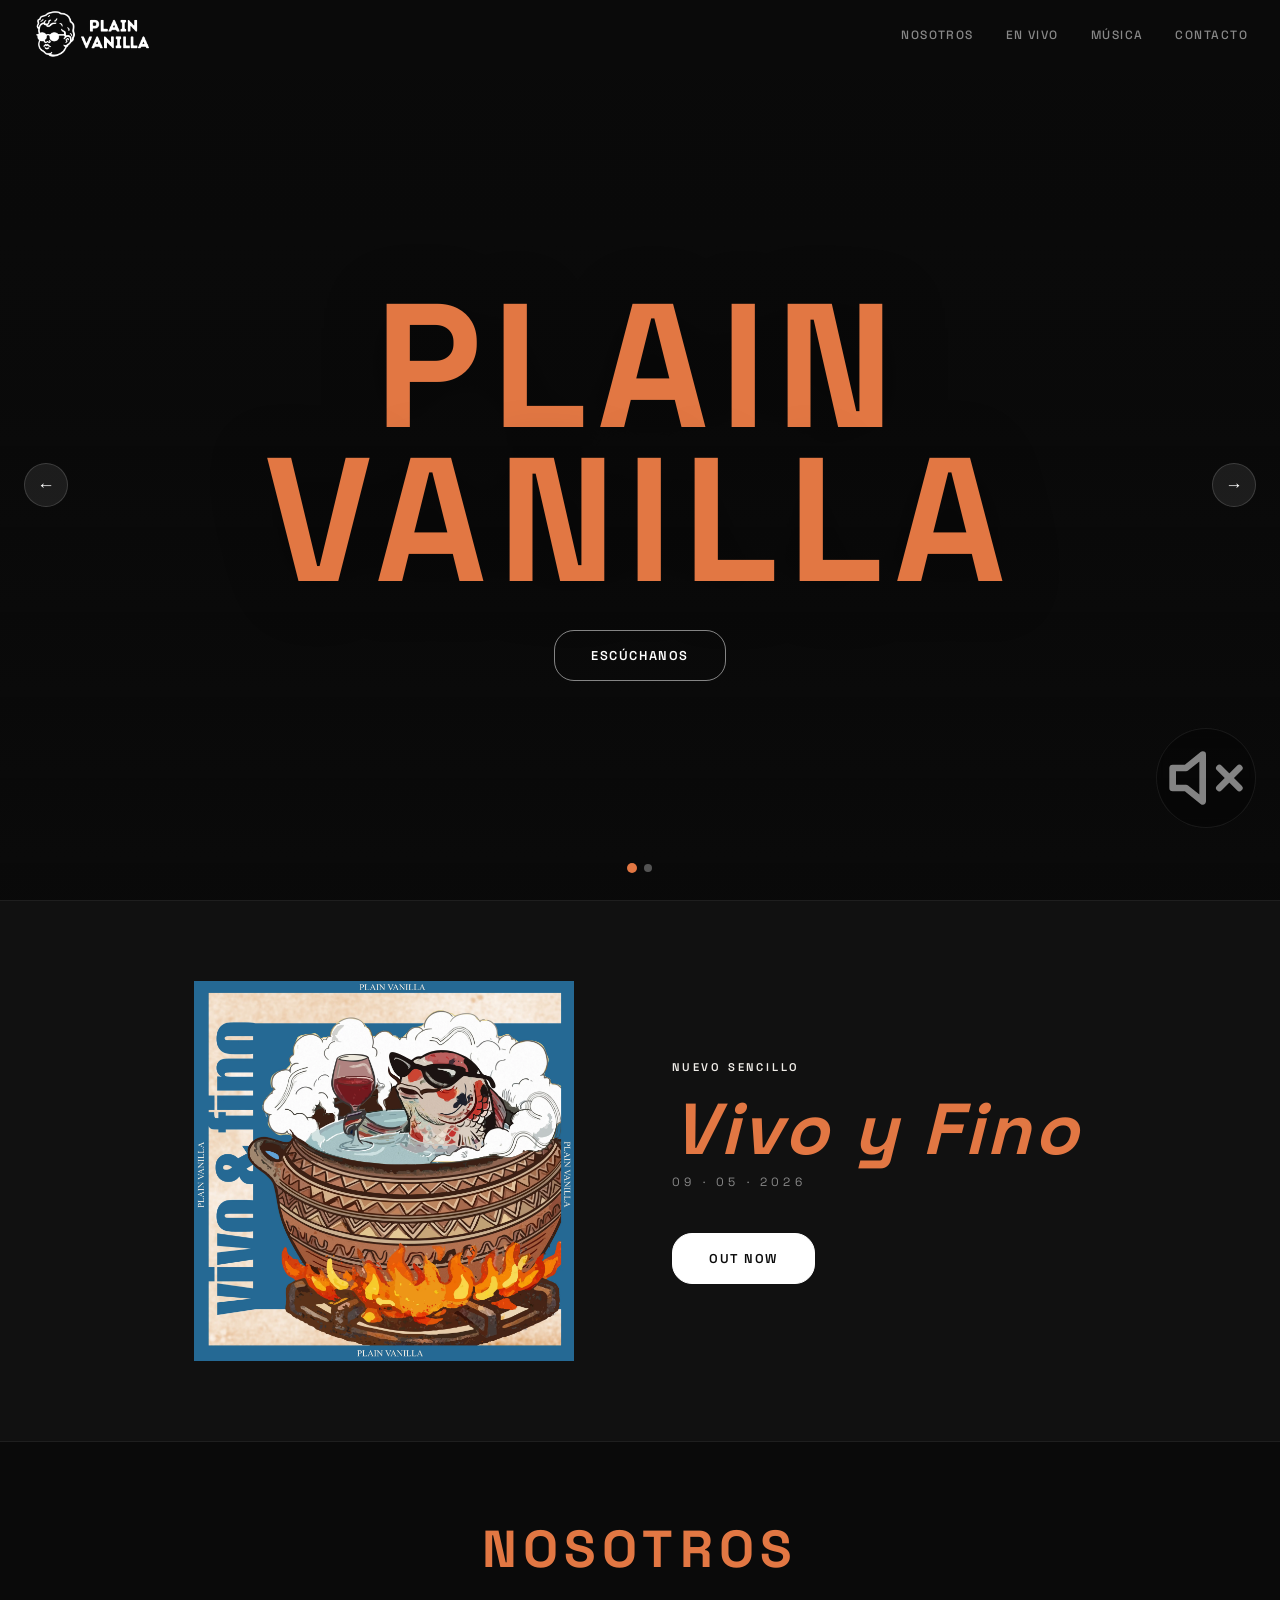
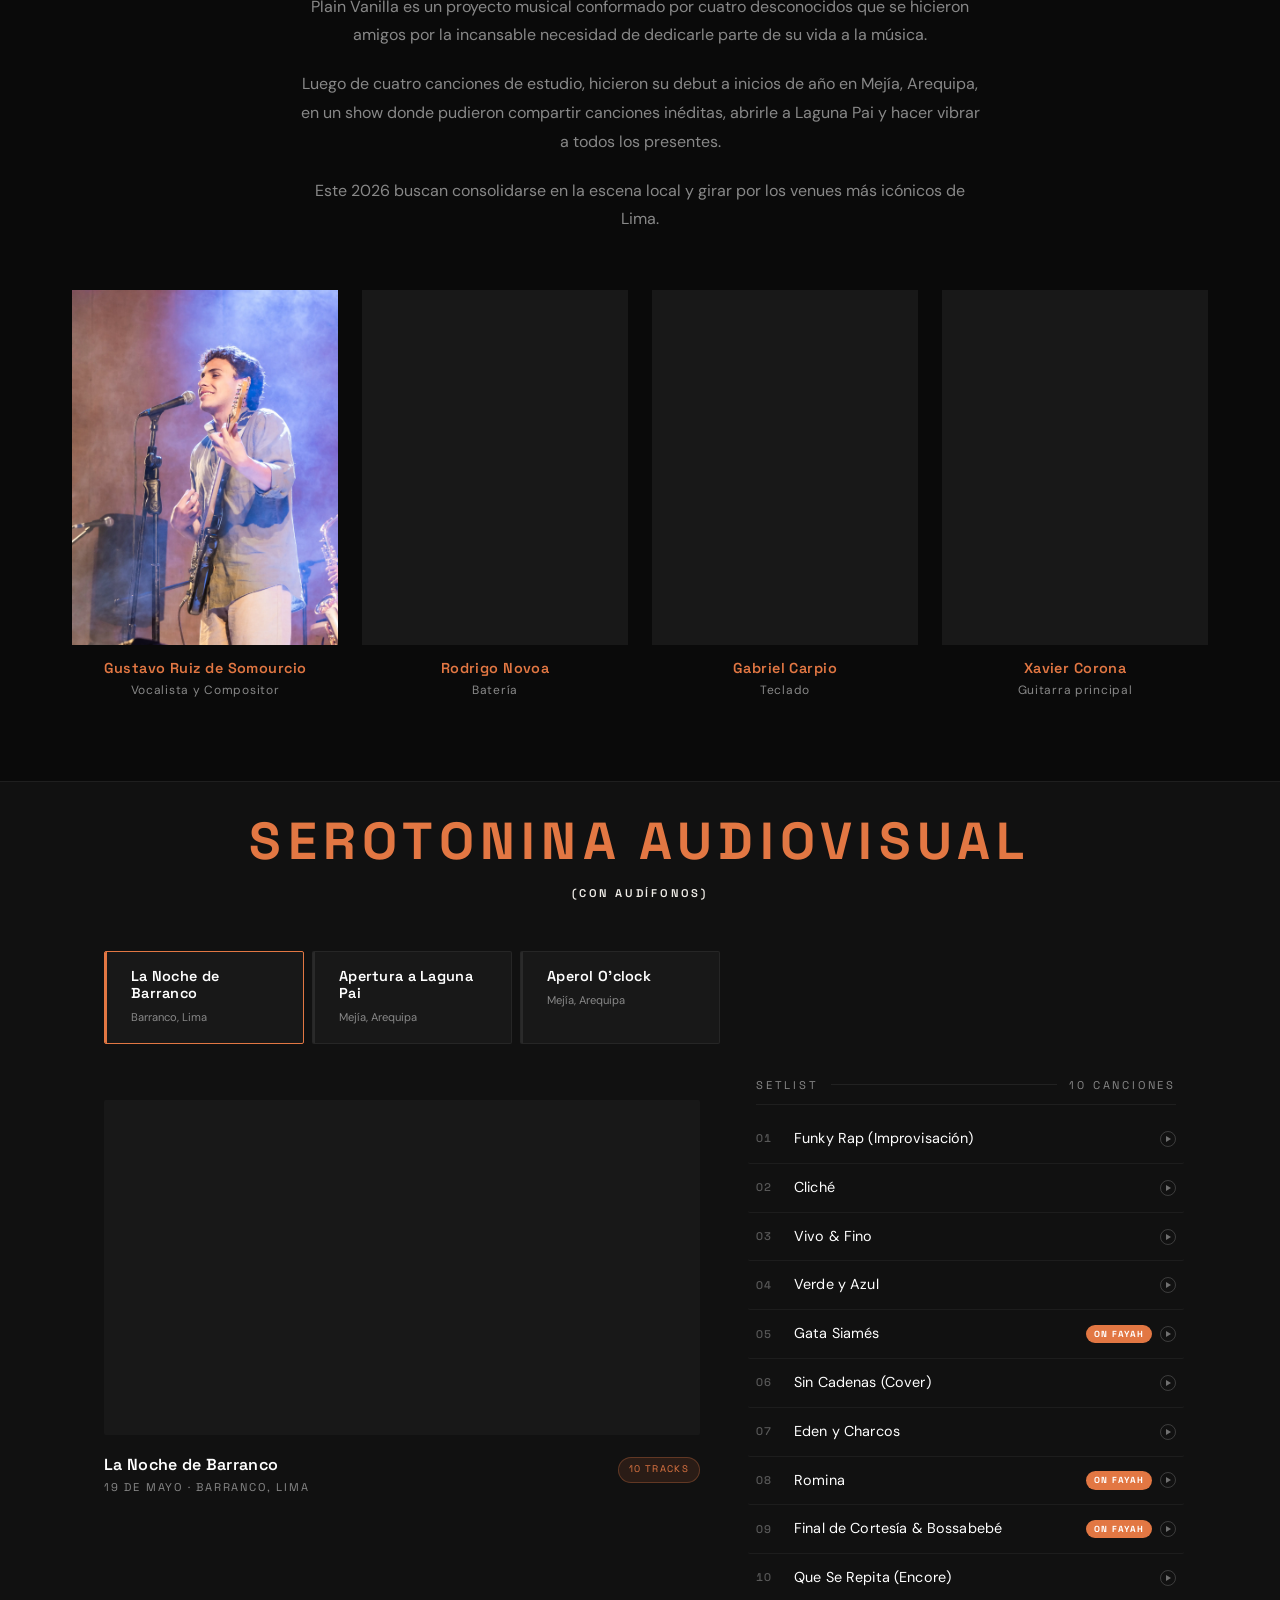
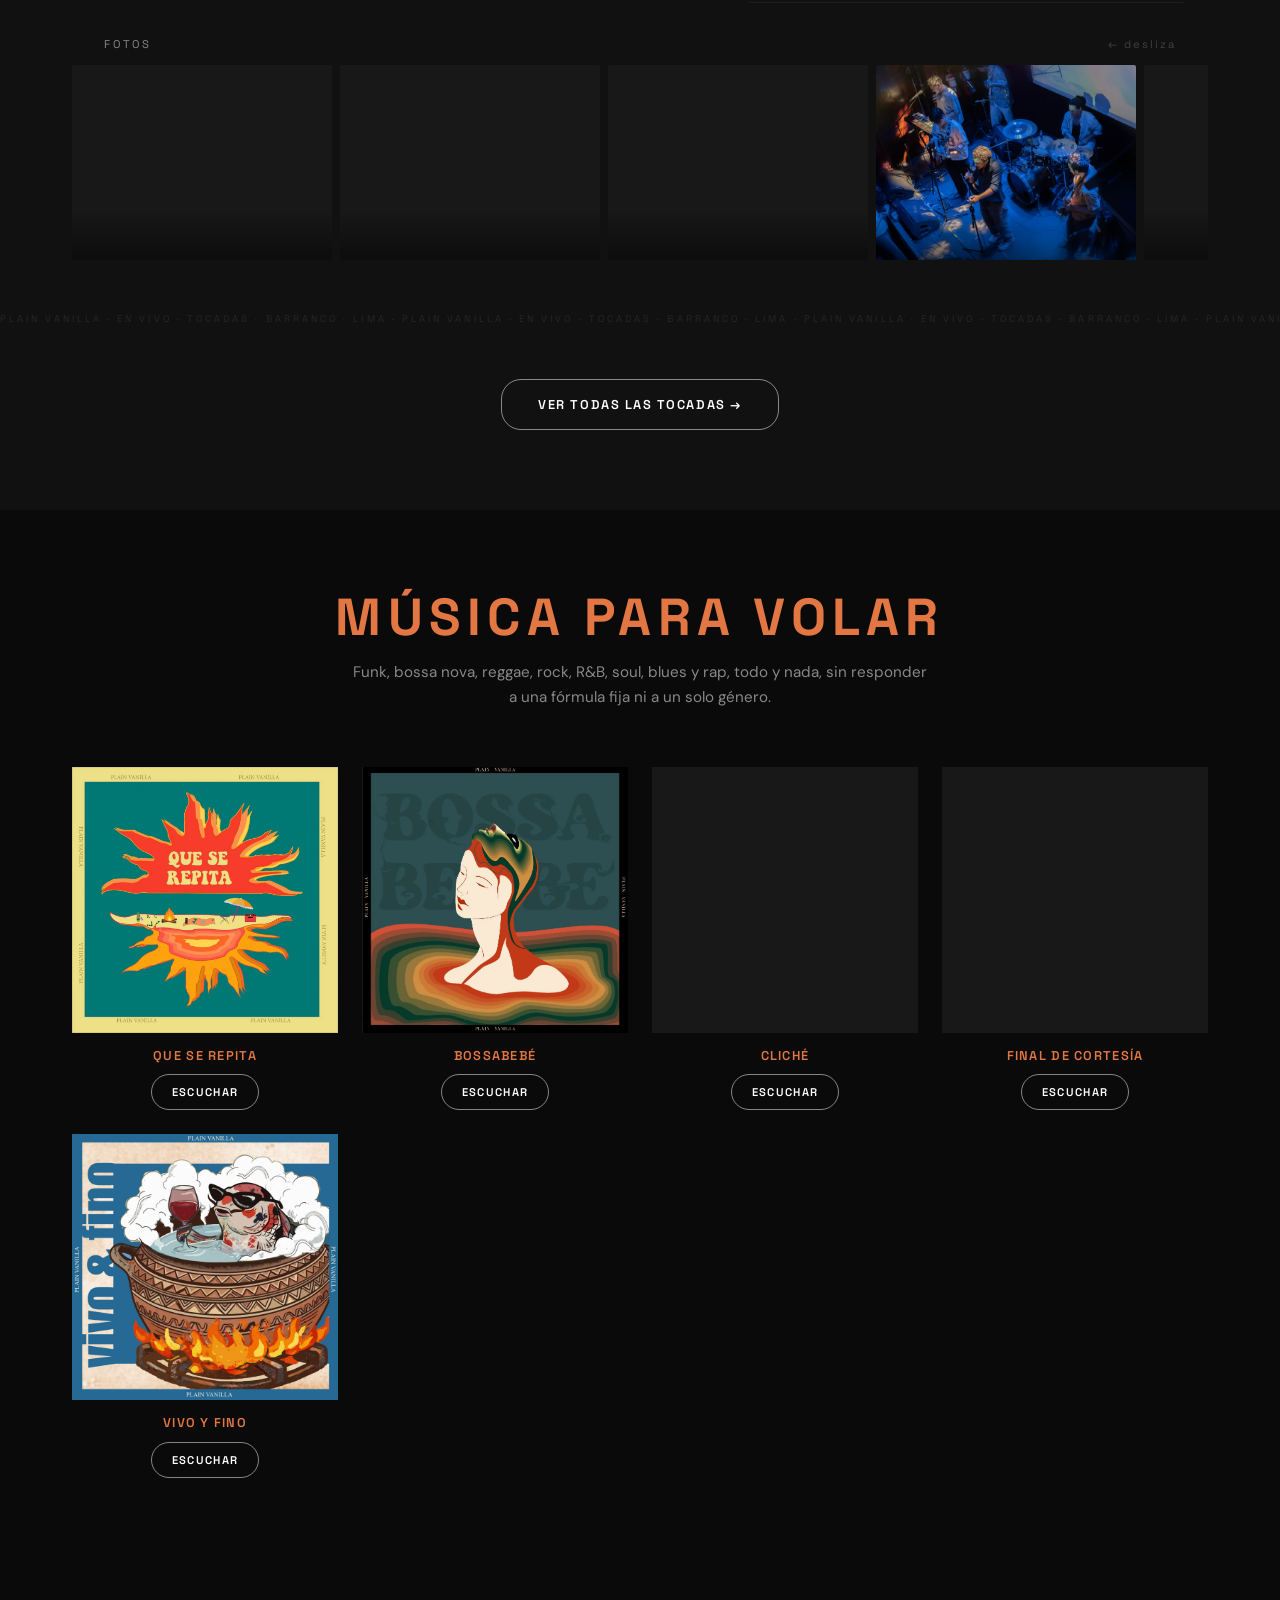
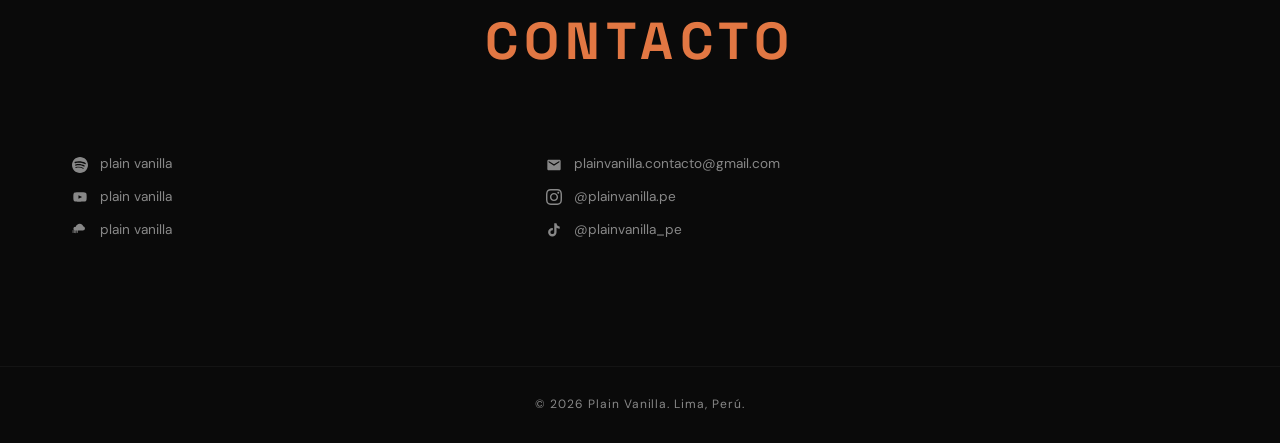
==== commit 4651a7ae: "Mejoras de la vista "En Vivo"" ====
--- a/index.html
+++ b/index.html
@@ -304,7 +304,7 @@
       <div class="ev-photos-section fade-in">
         <div class="ev-photos-header">
           <span class="ev-section-label">Fotos</span>
-          <span class="ev-photos-hint">← deslizá</span>
+          <span class="ev-photos-hint">← desliza</span>
         </div>
         <div class="ev-photo-strip" id="ev-photo-strip" aria-label="Fotos del show"></div>
       </div>
--- a/css/styles.css
+++ b/css/styles.css
@@ -445,7 +445,16 @@
 .hero-mute-btn:hover { opacity: 1; }
 
 @media (max-width: 768px) {
-  .hero-mute-btn { bottom: 3.5rem; right: 1rem; }
+  .hero-mute-btn {
+    bottom: 3.5rem;
+    right: 1rem;
+    width: 50px;
+    height: 50px;
+  }
+  .hero-mute-btn svg {
+    width: 40px;
+    height: 40px;
+  }
 }
 
 .hero-content {
@@ -1900,11 +1909,69 @@
 
 /* ── Mobile ── */
 @media (max-width: 768px) {
-  .ev-header { padding-top: 2.5rem; }
   .ev-show-cards { padding: 1.75rem 1.25rem 0; }
   #en-vivo .container { padding: 0 1.25rem; }
+  #en-vivo .ev-header { padding-top: var(--section-v); }
   .ev-photo-strip { margin: 0 -1.25rem; padding: 0 1.25rem 4px; }
   .ev-cta { padding: 0 1.25rem; }
+
+  /* Paginación del setlist — swipe horizontal */
+  .ev-setlist-pages {
+    display: flex;
+    overflow-x: auto;
+    scroll-snap-type: x mandatory;
+    -webkit-overflow-scrolling: touch;
+    scrollbar-width: none;
+  }
+  .ev-setlist-pages::-webkit-scrollbar { display: none; }
+  .ev-setlist-page {
+    min-width: 100%;
+    flex-shrink: 0;
+    scroll-snap-align: start;
+  }
+  .ev-setlist-pagination {
+    display: flex;
+    align-items: center;
+    justify-content: center;
+    gap: 8px;
+    padding: 0.875rem 0 0.25rem;
+  }
+  .ev-setlist-page-dot {
+    width: 6px;
+    height: 6px;
+    border-radius: 50%;
+    background: rgba(255,255,255,.18);
+    transition: background 0.25s;
+  }
+  .ev-setlist-page-dot.is-active { background: var(--accent); }
+  .ev-setlist-page-arrow {
+    width: 28px;
+    height: 28px;
+    border-radius: 50%;
+    border: 1px solid rgba(255,255,255,.18);
+    background: none;
+    color: rgba(255,255,255,.6);
+    display: flex;
+    align-items: center;
+    justify-content: center;
+    cursor: pointer;
+    padding: 0;
+    transition: color 0.2s, border-color 0.2s, opacity 0.2s;
+    flex-shrink: 0;
+  }
+  .ev-setlist-page-arrow:not(:disabled):hover {
+    color: white;
+    border-color: rgba(255,255,255,.4);
+  }
+  .ev-setlist-page-arrow:disabled {
+    opacity: 0.2;
+    cursor: default;
+  }
+}
+
+/* Paginación oculta en desktop */
+@media (min-width: 769px) {
+  .ev-setlist-pagination { display: none; }
 }
 
 @media (max-width: 480px) {
